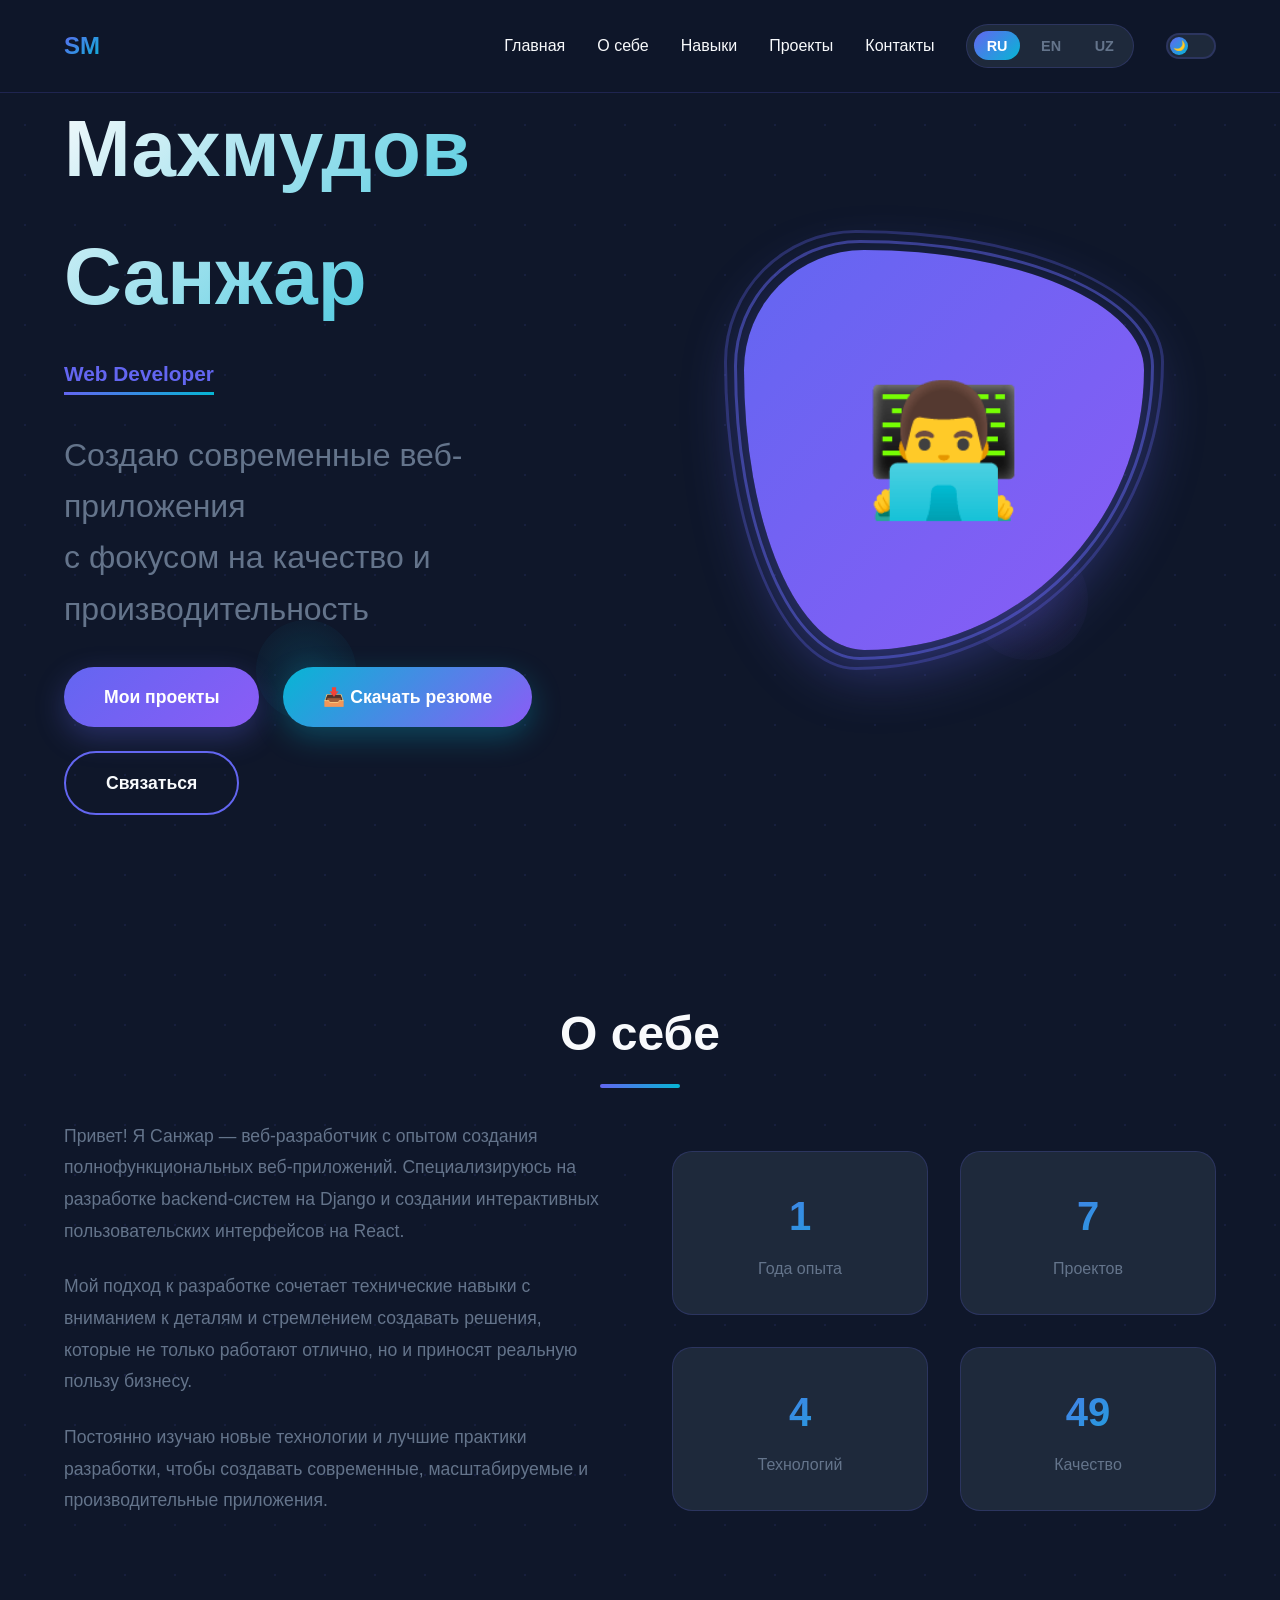
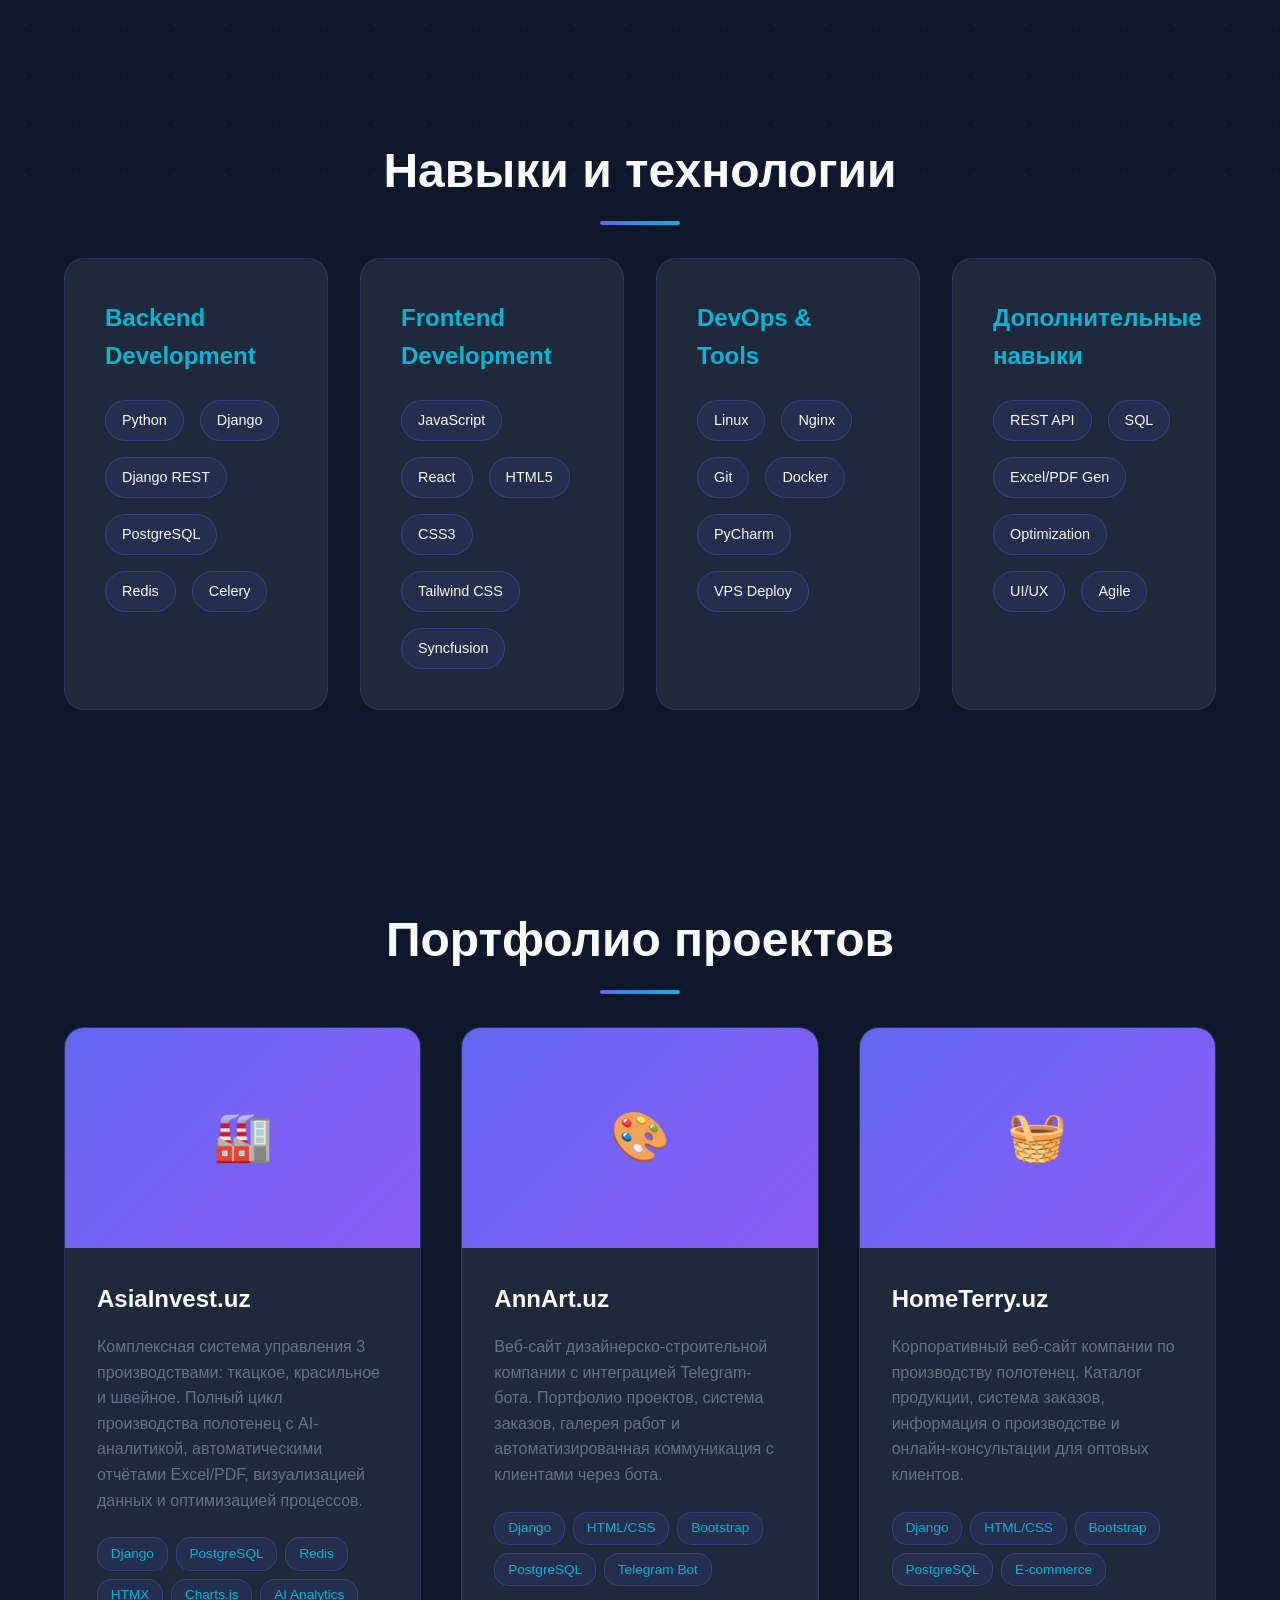
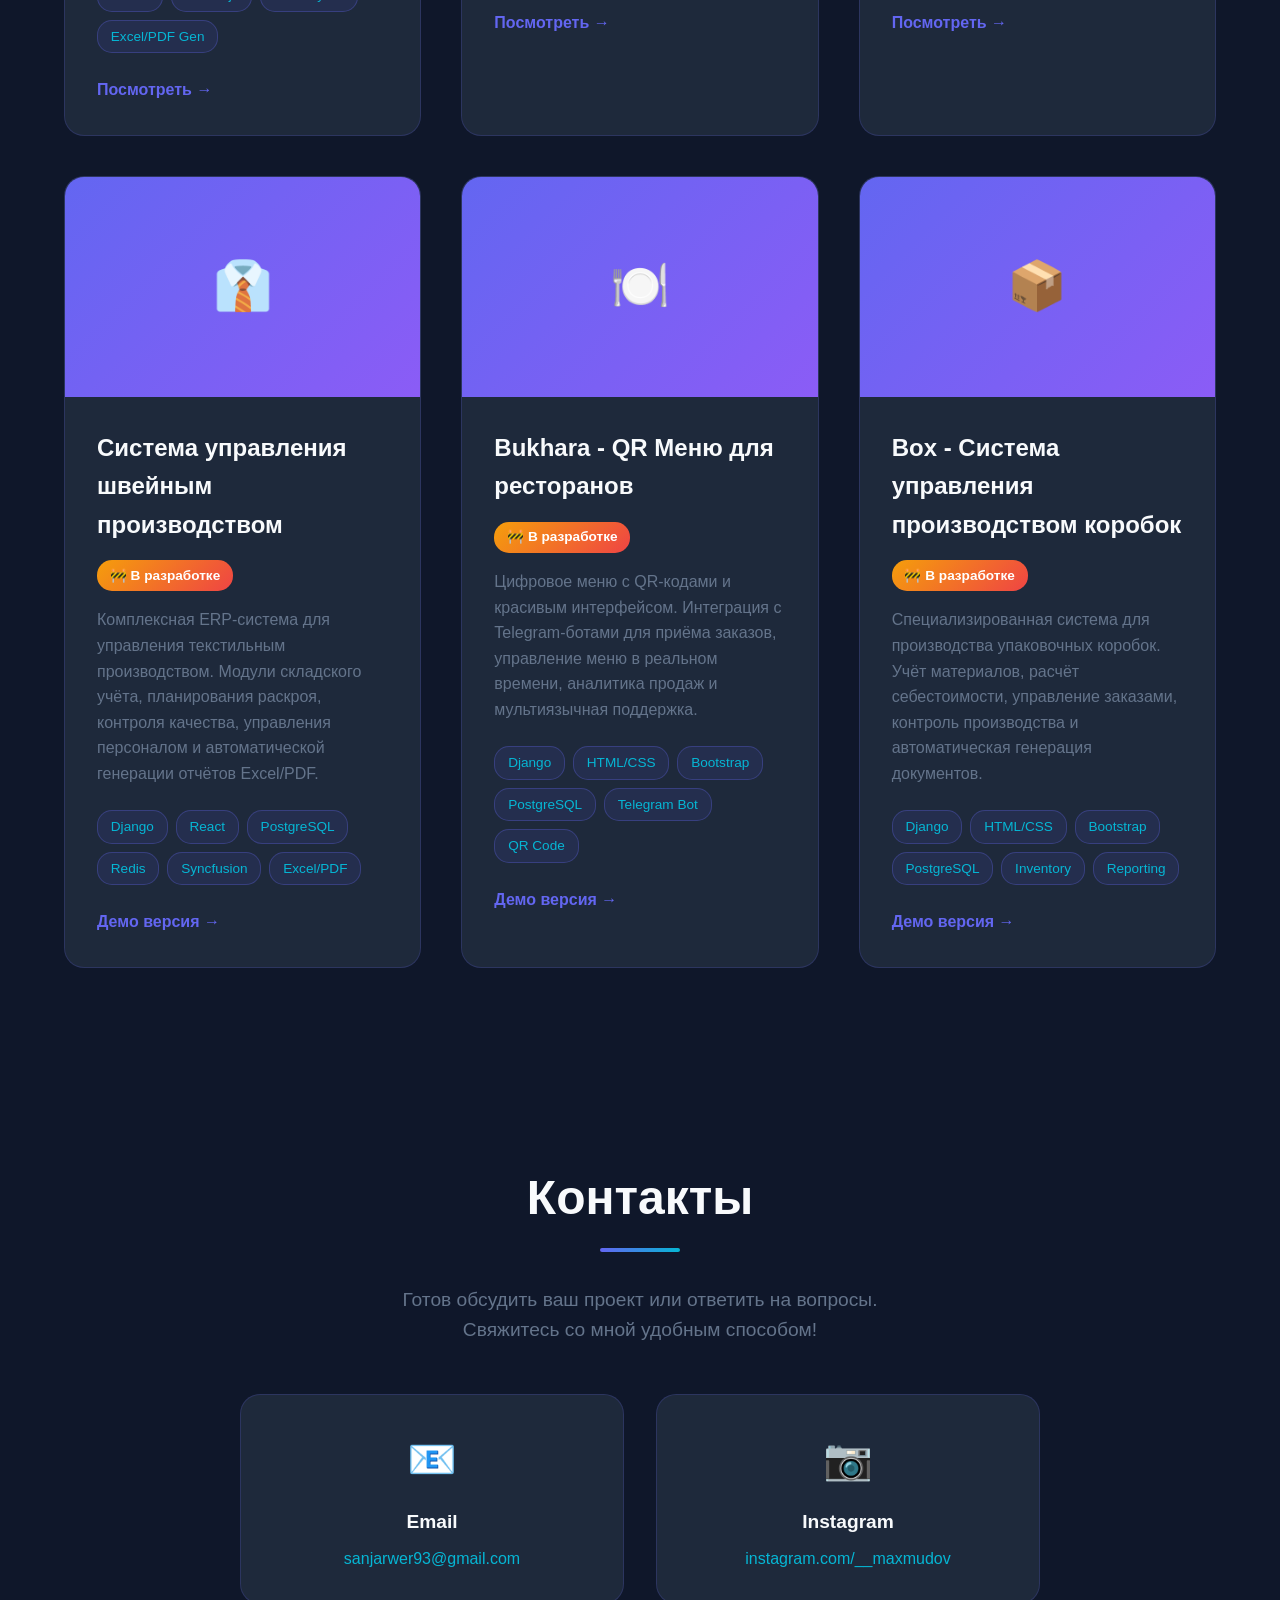
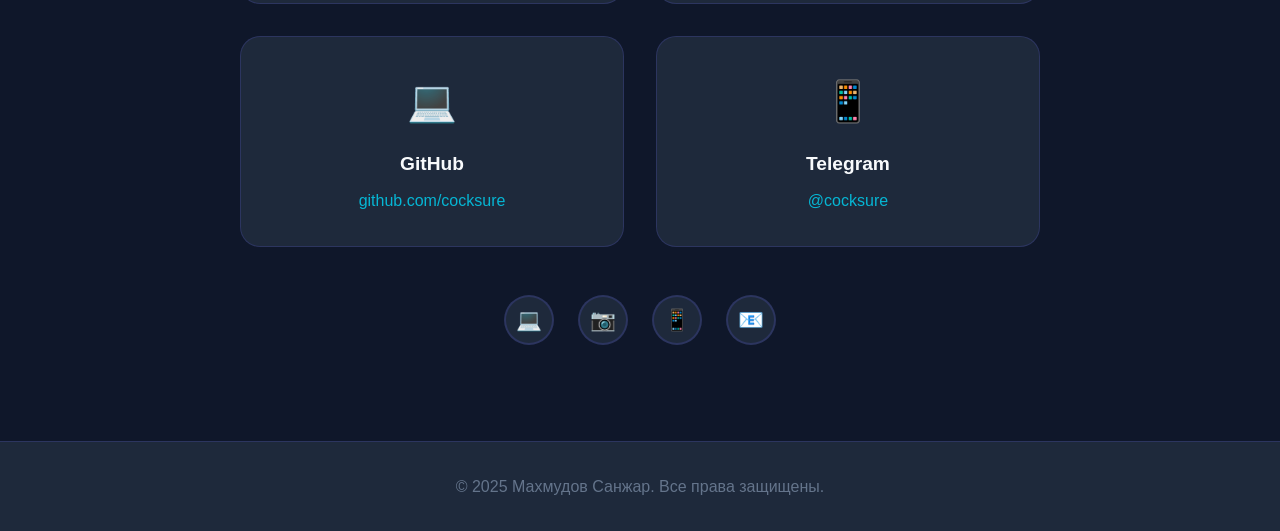
==== index.html @ 63169370 "Initial commit: Add portfolio files" ====
<!DOCTYPE html>
<html lang="ru">
  <head>
    <meta charset="UTF-8" />
    <meta name="viewport" content="width=device-width, initial-scale=1.0" />
    <title>Махмудов Санжар — Web Developer</title>
    <link rel="stylesheet" href="style.css" />
  </head>
  <body data-theme="dark" data-current-lang="ru">
    <div class="bg-animation"></div>
    <div class="particle"></div>
    <div class="particle"></div>
    <div class="particle"></div>

    <!-- Navigation -->
    <nav id="navbar">
      <div class="nav-container">
        <div class="logo">SM</div>
        <ul class="nav-links" id="navLinks">
          <li>
            <a href="#home" data-lang="ru">Главная</a
            ><a href="#home" data-lang="en">Home</a
            ><a href="#home" data-lang="uz">Bosh sahifa</a>
          </li>
          <li>
            <a href="#about" data-lang="ru">О себе</a
            ><a href="#about" data-lang="en">About</a
            ><a href="#about" data-lang="uz">Men haqimda</a>
          </li>
          <li>
            <a href="#skills" data-lang="ru">Навыки</a
            ><a href="#skills" data-lang="en">Skills</a
            ><a href="#skills" data-lang="uz">Ko'nikmalar</a>
          </li>
          <li>
            <a href="#projects" data-lang="ru">Проекты</a
            ><a href="#projects" data-lang="en">Projects</a
            ><a href="#projects" data-lang="uz">Loyihalar</a>
          </li>
          <li>
            <a href="#contact" data-lang="ru">Контакты</a
            ><a href="#contact" data-lang="en">Contact</a
            ><a href="#contact" data-lang="uz">Aloqa</a>
          </li>
          <li class="lang-switcher">
            <button class="lang-btn active" data-lang-btn="ru">RU</button>
            <button class="lang-btn" data-lang-btn="en">EN</button>
            <button class="lang-btn" data-lang-btn="uz">UZ</button>
          </li>
          <li>
            <div class="theme-toggle" id="themeToggle">
              <div class="theme-toggle-slider">🌙</div>
            </div>
          </li>
        </ul>
        <div class="mobile-menu-btn" id="mobileMenuBtn">
          <span></span>
          <span></span>
          <span></span>
        </div>
      </div>
    </nav>

    <!-- Hero Section -->
    <section class="hero" id="home">
      <div class="hero-content">
        <div class="hero-text">
          <h1 data-lang="ru">Махмудов Санжар</h1>
          <h1 data-lang="en">Makhmudov Sanjar</h1>
          <h1 data-lang="uz">Mahmudov Sanjar</h1>

          <p class="profession">Web Developer</p>

          <p class="subtitle" data-lang="ru">
            Создаю современные веб-приложения<br />с фокусом на качество и
            производительность
          </p>
          <p class="subtitle" data-lang="en">
            Building modern web applications<br />with focus on quality and
            performance
          </p>
          <p class="subtitle" data-lang="uz">
            Zamonaviy veb-ilovalarni yarataman<br />sifat va unumdorlikka
            e'tibor bilan
          </p>

          <div class="cta-buttons">
            <a href="#projects" class="btn btn-primary">
              <span data-lang="ru">Мои проекты</span>
              <span data-lang="en">My Projects</span>
              <span data-lang="uz">Mening loyihalarim</span>
            </a>
            <a href="#" class="btn btn-download" id="downloadResume">
              <span data-lang="ru">📥 Скачать резюме</span>
              <span data-lang="en">📥 Download Resume</span>
              <span data-lang="uz">📥 Rezyumeni yuklab olish</span>
            </a>
            <a href="#contact" class="btn btn-secondary">
              <span data-lang="ru">Связаться</span>
              <span data-lang="en">Contact</span>
              <span data-lang="uz">Bog'lanish</span>
            </a>
          </div>
        </div>
        <div class="hero-image">
          <div class="profile-container">
            <div class="profile-decoration"></div>
            <div class="profile-decoration"></div>
            <div class="profile-image">
              👨‍💻
              <!-- Если хотите добавить фото, раскомментируйте строку ниже и замените src -->
              <!-- <img src="your-photo.jpg" alt="Санжар Махмудов"> -->
            </div>
          </div>
        </div>
      </div>
    </section>

    <!-- About Section -->
    <section id="about" class="fade-in">
      <h2 class="section-title" data-lang="ru">О себе</h2>
      <h2 class="section-title" data-lang="en">About Me</h2>
      <h2 class="section-title" data-lang="uz">Men haqimda</h2>

      <div class="about-content">
        <div class="about-text">
          <div data-lang="ru">
            <p>
              Привет! Я Санжар — веб-разработчик с опытом создания
              полнофункциональных веб-приложений. Специализируюсь на разработке
              backend-систем на Django и создании интерактивных пользовательских
              интерфейсов на React.
            </p>
            <p>
              Мой подход к разработке сочетает технические навыки с вниманием к
              деталям и стремлением создавать решения, которые не только
              работают отлично, но и приносят реальную пользу бизнесу.
            </p>
            <p>
              Постоянно изучаю новые технологии и лучшие практики разработки,
              чтобы создавать современные, масштабируемые и производительные
              приложения.
            </p>
          </div>
          <div data-lang="en">
            <p>
              Hello! I'm Sanjar — a web developer with experience in building
              full-featured web applications. I specialize in developing backend
              systems with Django and creating interactive user interfaces with
              React.
            </p>
            <p>
              My approach to development combines technical skills with
              attention to detail and a commitment to creating solutions that
              not only work great, but also bring real business value.
            </p>
            <p>
              I'm constantly learning new technologies and best development
              practices to create modern, scalable and high-performance
              applications.
            </p>
          </div>
          <div data-lang="uz">
            <p>
              Salom! Men Sanjar — to'liq funksional veb-ilovalarni yaratish
              tajribasiga ega veb-dasturchiman. Django'da backend tizimlarini
              ishlab chiqish va React'da interaktiv foydalanuvchi interfeyslari
              yaratishga ixtisoslashganman.
            </p>
            <p>
              Mening ishlab chiqish yondashuvim texnik ko'nikmalarni
              tafsilotlarga e'tibor va nafaqat ajoyib ishlaydigan, balki
              biznesga haqiqiy foyda keltiradigan yechimlarni yaratishga
              intilish bilan birlashtiradi.
            </p>
            <p>
              Zamonaviy, masshtablanadigan va yuqori samarali ilovalarni
              yaratish uchun doimiy ravishda yangi texnologiyalar va eng yaxshi
              ishlab chiqish amaliyotlarini o'rganyapman.
            </p>
          </div>
        </div>
        <div class="about-stats">
          <div class="stat-card">
            <div class="stat-number">3+</div>
            <div class="stat-label" data-lang="ru">Года опыта</div>
            <div class="stat-label" data-lang="en">Years Experience</div>
            <div class="stat-label" data-lang="uz">Yillik tajriba</div>
          </div>
          <div class="stat-card">
            <div class="stat-number">15+</div>
            <div class="stat-label" data-lang="ru">Проектов</div>
            <div class="stat-label" data-lang="en">Projects</div>
            <div class="stat-label" data-lang="uz">Loyihalar</div>
          </div>
          <div class="stat-card">
            <div class="stat-number">10+</div>
            <div class="stat-label" data-lang="ru">Технологий</div>
            <div class="stat-label" data-lang="en">Technologies</div>
            <div class="stat-label" data-lang="uz">Texnologiyalar</div>
          </div>
          <div class="stat-card">
            <div class="stat-number">100%</div>
            <div class="stat-label" data-lang="ru">Качество</div>
            <div class="stat-label" data-lang="en">Quality</div>
            <div class="stat-label" data-lang="uz">Sifat</div>
          </div>
        </div>
      </div>
    </section>

    <!-- Skills Section -->
    <section id="skills" class="fade-in">
      <h2 class="section-title" data-lang="ru">Навыки и технологии</h2>
      <h2 class="section-title" data-lang="en">Skills & Technologies</h2>
      <h2 class="section-title" data-lang="uz">
        Ko'nikmalar va texnologiyalar
      </h2>

      <div class="skills-grid">
        <div class="skill-category">
          <h3>Backend Development</h3>
          <div class="skill-list">
            <span class="skill-tag">Python</span>
            <span class="skill-tag">Django</span>
            <span class="skill-tag">Django REST</span>
            <span class="skill-tag">PostgreSQL</span>
            <span class="skill-tag">Redis</span>
            <span class="skill-tag">Celery</span>
          </div>
        </div>
        <div class="skill-category">
          <h3>Frontend Development</h3>
          <div class="skill-list">
            <span class="skill-tag">JavaScript</span>
            <span class="skill-tag">React</span>
            <span class="skill-tag">HTML5</span>
            <span class="skill-tag">CSS3</span>
            <span class="skill-tag">Tailwind CSS</span>
            <span class="skill-tag">Syncfusion</span>
          </div>
        </div>
        <div class="skill-category">
          <h3>DevOps & Tools</h3>
          <div class="skill-list">
            <span class="skill-tag">Linux</span>
            <span class="skill-tag">Nginx</span>
            <span class="skill-tag">Git</span>
            <span class="skill-tag">Docker</span>
            <span class="skill-tag">PyCharm</span>
            <span class="skill-tag">VPS Deploy</span>
          </div>
        </div>
        <div class="skill-category">
          <h3 data-lang="ru">Дополнительные навыки</h3>
          <h3 data-lang="en">Additional Skills</h3>
          <h3 data-lang="uz">Qo'shimcha ko'nikmalar</h3>
          <div class="skill-list">
            <span class="skill-tag">REST API</span>
            <span class="skill-tag">SQL</span>
            <span class="skill-tag">Excel/PDF Gen</span>
            <span class="skill-tag">Optimization</span>
            <span class="skill-tag">UI/UX</span>
            <span class="skill-tag">Agile</span>
          </div>
        </div>
      </div>
    </section>

    <!-- Projects Section -->
    <section id="projects" class="fade-in">
      <h2 class="section-title" data-lang="ru">Портфолио проектов</h2>
      <h2 class="section-title" data-lang="en">Project Portfolio</h2>
      <h2 class="section-title" data-lang="uz">Loyihalar portfeli</h2>

      <div class="projects-grid">
        <!-- AsiaInvest.uz -->
        <div class="project-card">
          <div class="project-image">🏭</div>
          <div class="project-content">
            <h3>AsiaInvest.uz</h3>

            <p data-lang="ru">
              Комплексная система управления 3 производствами: ткацкое,
              красильное и швейное. Полный цикл производства полотенец с
              AI-аналитикой, автоматическими отчётами Excel/PDF, визуализацией
              данных и оптимизацией процессов.
            </p>
            <p data-lang="en">
              Comprehensive management system for 3 productions: weaving, dyeing
              and sewing. Full cycle towel production with AI analytics,
              automatic Excel/PDF reports, data visualization and process
              optimization.
            </p>
            <p data-lang="uz">
              3 ta ishlab chiqarishni boshqarish uchun kompleks tizim: to'quv,
              bo'yoq va tikuv. AI tahlil, avtomatik Excel/PDF hisobotlar,
              ma'lumotlarni vizuallashtirish va jarayonlarni optimallashtirish
              bilan sochiqlar ishlab chiqarishning to'liq tsikli.
            </p>

            <div class="project-tags">
              <span class="project-tag">Django</span>
              <span class="project-tag">PostgreSQL</span>
              <span class="project-tag">Redis</span>
              <span class="project-tag">HTMX</span>
              <span class="project-tag">Charts.js</span>
              <span class="project-tag">AI Analytics</span>
              <span class="project-tag">Excel/PDF Gen</span>
            </div>
            <div class="project-links">
              <a
                href="https://asiainvest.uz"
                target="_blank"
                class="project-link"
              >
                <span data-lang="ru">Посмотреть →</span>
                <span data-lang="en">View Project →</span>
                <span data-lang="uz">Ko'rish →</span>
              </a>
            </div>
          </div>
        </div>

        <!-- AnnArt.uz -->
        <div class="project-card">
          <div class="project-image">🎨</div>
          <div class="project-content">
            <h3>AnnArt.uz</h3>

            <p data-lang="ru">
              Веб-сайт дизайнерско-строительной компании с интеграцией
              Telegram-бота. Портфолио проектов, система заказов, галерея работ
              и автоматизированная коммуникация с клиентами через бота.
            </p>
            <p data-lang="en">
              Website for design and construction company with Telegram bot
              integration. Project portfolio, order system, work gallery and
              automated client communication via bot.
            </p>
            <p data-lang="uz">
              Telegram bot integratsiyasi bilan dizayn va qurilish kompaniyasi
              veb-sayti. Loyihalar portfeli, buyurtma tizimi, ishlar galereyasi
              va bot orqali mijozlar bilan avtomatlashtirilgan aloqa.
            </p>

            <div class="project-tags">
              <span class="project-tag">Django</span>
              <span class="project-tag">HTML/CSS</span>
              <span class="project-tag">Bootstrap</span>
              <span class="project-tag">PostgreSQL</span>
              <span class="project-tag">Telegram Bot</span>
            </div>
            <div class="project-links">
              <a href="https://annart.uz" target="_blank" class="project-link">
                <span data-lang="ru">Посмотреть →</span>
                <span data-lang="en">View Project →</span>
                <span data-lang="uz">Ko'rish →</span>
              </a>
            </div>
          </div>
        </div>

        <!-- HomeTerry.uz -->
        <div class="project-card">
          <div class="project-image">🧺</div>
          <div class="project-content">
            <h3>HomeTerry.uz</h3>

            <p data-lang="ru">
              Корпоративный веб-сайт компании по производству полотенец. Каталог
              продукции, система заказов, информация о производстве и
              онлайн-консультации для оптовых клиентов.
            </p>
            <p data-lang="en">
              Corporate website for towel manufacturing company. Product
              catalog, order system, production information and online
              consultations for wholesale customers.
            </p>
            <p data-lang="uz">
              Sochiq ishlab chiqaruvchi kompaniyaning korporativ veb-sayti.
              Mahsulot katalogi, buyurtma tizimi, ishlab chiqarish haqida
              ma'lumot va ulgurji mijozlar uchun onlayn konsultatsiyalar.
            </p>

            <div class="project-tags">
              <span class="project-tag">Django</span>
              <span class="project-tag">HTML/CSS</span>
              <span class="project-tag">Bootstrap</span>
              <span class="project-tag">PostgreSQL</span>
              <span class="project-tag">E-commerce</span>
            </div>
            <div class="project-links">
              <a
                href="https://hometerry.uz"
                target="_blank"
                class="project-link"
              >
                <span data-lang="ru">Посмотреть →</span>
                <span data-lang="en">View Project →</span>
                <span data-lang="uz">Ko'rish →</span>
              </a>
            </div>
          </div>
        </div>

        <!-- Sewing Project (В разработке) -->
        <div class="project-card">
          <div class="project-image">👔</div>
          <div class="project-content">
            <h3 data-lang="ru">Система управления швейным производством</h3>
            <h3 data-lang="en">Sewing Production Management System</h3>
            <h3 data-lang="uz">
              Tikuvchilik ishlab chiqarishini boshqarish tizimi
            </h3>

            <div
              style="
                display: inline-block;
                background: linear-gradient(135deg, #f59e0b, #ef4444);
                color: white;
                padding: 0.3rem 0.8rem;
                border-radius: 15px;
                font-size: 0.85rem;
                font-weight: 600;
                margin-bottom: 1rem;
              "
            >
              <span data-lang="ru">🚧 В разработке</span>
              <span data-lang="en">🚧 In Development</span>
              <span data-lang="uz">🚧 Ishlab chiqilmoqda</span>
            </div>

            <p data-lang="ru">
              Комплексная ERP-система для управления текстильным производством.
              Модули складского учёта, планирования раскроя, контроля качества,
              управления персоналом и автоматической генерации отчётов
              Excel/PDF.
            </p>
            <p data-lang="en">
              Comprehensive ERP system for textile production management.
              Warehouse accounting, cutting planning, quality control, personnel
              management and automatic Excel/PDF report generation modules.
            </p>
            <p data-lang="uz">
              To'qimachilik ishlab chiqarishini boshqarish uchun kompleks ERP
              tizimi. Ombor hisobi, kesishni rejalashtirish, sifat nazorati,
              xodimlarni boshqarish va avtomatik Excel/PDF hisobotlar yaratish
              modullari.
            </p>

            <div class="project-tags">
              <span class="project-tag">Django</span>
              <span class="project-tag">React</span>
              <span class="project-tag">PostgreSQL</span>
              <span class="project-tag">Redis</span>
              <span class="project-tag">Syncfusion</span>
              <span class="project-tag">Excel/PDF</span>
            </div>
            <div class="project-links">
              <a
                href="https://sewing.pythonanywhere.com"
                target="_blank"
                class="project-link"
              >
                <span data-lang="ru">Демо версия →</span>
                <span data-lang="en">Demo Version →</span>
                <span data-lang="uz">Demo versiya →</span>
              </a>
            </div>
          </div>
        </div>

        <!-- Bukhara QR Menu (В разработке) -->
        <div class="project-card">
          <div class="project-image">🍽️</div>
          <div class="project-content">
            <h3 data-lang="ru">Bukhara - QR Меню для ресторанов</h3>
            <h3 data-lang="en">Bukhara - QR Menu for Restaurants</h3>
            <h3 data-lang="uz">Buxoro - Restoranlar uchun QR menyu</h3>

            <div
              style="
                display: inline-block;
                background: linear-gradient(135deg, #f59e0b, #ef4444);
                color: white;
                padding: 0.3rem 0.8rem;
                border-radius: 15px;
                font-size: 0.85rem;
                font-weight: 600;
                margin-bottom: 1rem;
              "
            >
              <span data-lang="ru">🚧 В разработке</span>
              <span data-lang="en">🚧 In Development</span>
              <span data-lang="uz">🚧 Ishlab chiqilmoqda</span>
            </div>

            <p data-lang="ru">
              Цифровое меню с QR-кодами и красивым интерфейсом. Интеграция с
              Telegram-ботами для приёма заказов, управление меню в реальном
              времени, аналитика продаж и мультиязычная поддержка.
            </p>
            <p data-lang="en">
              Digital menu with QR codes and beautiful interface. Telegram bot
              integration for order taking, real-time menu management, sales
              analytics and multilingual support.
            </p>
            <p data-lang="uz">
              QR kodlar va chiroyli interfeys bilan raqamli menyu. Buyurtmalarni
              qabul qilish uchun Telegram bot integratsiyasi, real vaqtda
              menyuni boshqarish, savdo tahlili va ko'p tilli
              qo'llab-quvvatlash.
            </p>

            <div class="project-tags">
              <span class="project-tag">Django</span>
              <span class="project-tag">HTML/CSS</span>
              <span class="project-tag">Bootstrap</span>
              <span class="project-tag">PostgreSQL</span>
              <span class="project-tag">Telegram Bot</span>
              <span class="project-tag">QR Code</span>
            </div>
            <div class="project-links">
              <a
                href="https://buxoro.pythonanywhere.com"
                target="_blank"
                class="project-link"
              >
                <span data-lang="ru">Демо версия →</span>
                <span data-lang="en">Demo Version →</span>
                <span data-lang="uz">Demo versiya →</span>
              </a>
            </div>
          </div>
        </div>

        <!-- Box Project (В разработке) -->
        <div class="project-card">
          <div class="project-image">📦</div>
          <div class="project-content">
            <h3 data-lang="ru">
              Box - Система управления производством коробок
            </h3>
            <h3 data-lang="en">Box - Box Manufacturing Management</h3>
            <h3 data-lang="uz">Box - Quti ishlab chiqarishni boshqarish</h3>

            <div
              style="
                display: inline-block;
                background: linear-gradient(135deg, #f59e0b, #ef4444);
                color: white;
                padding: 0.3rem 0.8rem;
                border-radius: 15px;
                font-size: 0.85rem;
                font-weight: 600;
                margin-bottom: 1rem;
              "
            >
              <span data-lang="ru">🚧 В разработке</span>
              <span data-lang="en">🚧 In Development</span>
              <span data-lang="uz">🚧 Ishlab chiqilmoqda</span>
            </div>

            <p data-lang="ru">
              Специализированная система для производства упаковочных коробок.
              Учёт материалов, расчёт себестоимости, управление заказами,
              контроль производства и автоматическая генерация документов.
            </p>
            <p data-lang="en">
              Specialized system for packaging box manufacturing. Material
              accounting, cost calculation, order management, production control
              and automatic document generation.
            </p>
            <p data-lang="uz">
              Qadoqlash qutilari ishlab chiqarish uchun maxsus tizim.
              Materiallar hisobi, tannarxni hisoblash, buyurtmalarni boshqarish,
              ishlab chiqarish nazorati va avtomatik hujjatlar yaratish.
            </p>

            <div class="project-tags">
              <span class="project-tag">Django</span>
              <span class="project-tag">HTML/CSS</span>
              <span class="project-tag">Bootstrap</span>
              <span class="project-tag">PostgreSQL</span>
              <span class="project-tag">Inventory</span>
              <span class="project-tag">Reporting</span>
            </div>
            <div class="project-links">
              <a
                href="https://box.pythonanywhere.com"
                target="_blank"
                class="project-link"
              >
                <span data-lang="ru">Демо версия →</span>
                <span data-lang="en">Demo Version →</span>
                <span data-lang="uz">Demo versiya →</span>
              </a>
            </div>
          </div>
        </div>
      </div>
    </section>

    <!-- Contact Section -->
    <section id="contact" class="fade-in">
      <h2 class="section-title" data-lang="ru">Контакты</h2>
      <h2 class="section-title" data-lang="en">Contact</h2>
      <h2 class="section-title" data-lang="uz">Aloqa</h2>

      <div class="contact-content">
        <p data-lang="ru">
          Готов обсудить ваш проект или ответить на вопросы.<br />Свяжитесь со
          мной удобным способом!
        </p>
        <p data-lang="en">
          Ready to discuss your project or answer questions.<br />Contact me in
          a convenient way!
        </p>
        <p data-lang="uz">
          Loyihangizni muhokama qilishga yoki savollarga javob berishga
          tayyorman.<br />Qulay usulda bog'laning!
        </p>

        <div class="contact-methods">
          <div class="contact-card">
            <div class="contact-icon">📧</div>
            <h3>Email</h3>
            <a href="mailto:sanjarwer93@gmail.com">sanjarwer93@gmail.com</a>
          </div>
          <div class="contact-card">
            <div class="contact-icon">📷</div>
            <h3>Instagram</h3>
            <a href="https://instagram.com/__maxmudov" target="_blank"
              >instagram.com/__maxmudov</a
            >
          </div>
          <div class="contact-card">
            <div class="contact-icon">💻</div>
            <h3>GitHub</h3>
            <a href="https://github.com/cocksure" target="_blank"
              >github.com/cocksure</a
            >
          </div>
          <div class="contact-card">
            <div class="contact-icon">📱</div>
            <h3>Telegram</h3>
            <a href="https://t.me/cocksure" target="_blank">@cocksure</a>
          </div>
        </div>

        <div class="social-links">
          <a
            href="https://github.com/cocksure"
            target="_blank"
            class="social-link"
            title="GitHub"
            >💻</a
          >
          <a
            href="https://instagram.com/__maxmudov"
            class="social-link"
            title="Instagram"
            >📷</a
          >
          <a href="https://t.me/cocksure" class="social-link" title="Telegram"
            >📱</a
          >
          <a href="#" class="social-link" target="_blank" title="Email">📧</a>
        </div>
      </div>
    </section>

    <!-- Footer -->
    <footer>
      <p data-lang="ru">&copy; 2025 Махмудов Санжар. Все права защищены.</p>
      <p data-lang="en">&copy; 2025 Makhmudov Sanjar. All rights reserved.</p>
      <p data-lang="uz">
        &copy; 2025 Mahmudov Sanjar. Barcha huquqlar himoyalangan.
      </p>
    </footer>

    <!-- Scroll to Top Button -->
    <div class="scroll-top" id="scrollTop">↑</div>

    <script src="main.js"></script>
  </body>
</html>
---- style.css ----
* {
  margin: 0;
  padding: 0;
  box-sizing: border-box;
}

:root {
  --primary: #6366f1;
  --primary-dark: #4f46e5;
  --secondary: #8b5cf6;
  --accent: #06b6d4;
  --dark: #0f172a;
  --dark-light: #1e293b;
  --gray: #64748b;
  --light: #f8fafc;
  --white: #ffffff;
  --bg-main: #0f172a;
  --bg-secondary: #1e293b;
  --text-primary: #f8fafc;
  --text-secondary: #64748b;
  --border-color: rgba(99, 102, 241, 0.2);
  --card-bg: #1e293b;
}

[data-theme="light"] {
  --bg-main: #ffffff;
  --bg-secondary: #f8fafc;
  --card-bg: #ffffff;
  --text-primary: #0f172a;
  --text-secondary: #475569;
  --border-color: rgba(99, 102, 241, 0.15);
  --dark: #0f172a;
  --dark-light: #ffffff;
}

body {
  font-family: "Inter", -apple-system, BlinkMacSystemFont, "Segoe UI",
    sans-serif;
  background: var(--bg-main);
  color: var(--text-primary);
  line-height: 1.6;
  overflow-x: hidden;
  transition: background 0.3s ease, color 0.3s ease;
}

/* Animated Background */
.bg-animation {
  position: fixed;
  top: 0;
  left: 0;
  width: 100%;
  height: 100%;
  z-index: -1;
  background: var(--bg-main);
  transition: background 0.3s ease;
}

.bg-animation::before {
  content: "";
  position: absolute;
  width: 200%;
  height: 200%;
  background: radial-gradient(
    circle,
    rgba(99, 102, 241, 0.1) 1px,
    transparent 1px
  );
  background-size: 50px 50px;
  animation: moveBackground 20s linear infinite;
  opacity: 1;
}

[data-theme="light"] .bg-animation::before {
  background: radial-gradient(
    circle,
    rgba(99, 102, 241, 0.08) 1px,
    transparent 1px
  );
}

/* Floating particles */
.particle {
  position: fixed;
  border-radius: 50%;
  pointer-events: none;
  z-index: 0;
  opacity: 0.6;
  animation: float 20s infinite;
}

.particle:nth-child(1) {
  width: 80px;
  height: 80px;
  background: radial-gradient(circle, rgba(99, 102, 241, 0.3), transparent);
  top: 20%;
  left: 10%;
  animation-delay: 0s;
}

.particle:nth-child(2) {
  width: 120px;
  height: 120px;
  background: radial-gradient(circle, rgba(139, 92, 246, 0.2), transparent);
  top: 60%;
  right: 15%;
  animation-delay: 5s;
}

.particle:nth-child(3) {
  width: 100px;
  height: 100px;
  background: radial-gradient(circle, rgba(6, 182, 212, 0.25), transparent);
  bottom: 20%;
  left: 20%;
  animation-delay: 10s;
}

@keyframes float {
  0%,
  100% {
    transform: translate(0, 0) scale(1);
  }
  25% {
    transform: translate(50px, -50px) scale(1.1);
  }
  50% {
    transform: translate(-30px, 30px) scale(0.9);
  }
  75% {
    transform: translate(40px, 20px) scale(1.05);
  }
}

@keyframes moveBackground {
  0% {
    transform: translate(0, 0);
  }
  100% {
    transform: translate(50px, 50px);
  }
}

/* Navigation */
nav {
  position: fixed;
  top: 0;
  width: 100%;
  padding: 1.5rem 5%;
  background: rgba(15, 23, 42, 0.95);
  backdrop-filter: blur(10px);
  z-index: 1000;
  transition: all 0.3s ease;
  border-bottom: 1px solid var(--border-color);
}

[data-theme="light"] nav {
  background: rgba(255, 255, 255, 0.95);
}

nav.scrolled {
  padding: 1rem 5%;
  box-shadow: 0 4px 20px rgba(0, 0, 0, 0.1);
}

.nav-container {
  max-width: 1400px;
  margin: 0 auto;
  display: flex;
  justify-content: space-between;
  align-items: center;
}

.logo {
  font-size: 1.5rem;
  font-weight: 700;
  background: linear-gradient(135deg, var(--primary), var(--accent));
  -webkit-background-clip: text;
  -webkit-text-fill-color: transparent;
  background-clip: text;
  animation: pulse 2s ease-in-out infinite;
}

@keyframes pulse {
  0%,
  100% {
    opacity: 1;
  }
  50% {
    opacity: 0.8;
  }
}

.nav-links {
  display: flex;
  gap: 2rem;
  list-style: none;
  align-items: center;
}

.nav-links a {
  color: var(--text-primary);
  text-decoration: none;
  font-weight: 500;
  position: relative;
  transition: color 0.3s ease;
}

.nav-links a::after {
  content: "";
  position: absolute;
  bottom: -5px;
  left: 0;
  width: 0;
  height: 2px;
  background: linear-gradient(90deg, var(--primary), var(--accent));
  transition: width 0.3s ease;
}

.nav-links a:hover {
  color: var(--accent);
}

.nav-links a:hover::after {
  width: 100%;
}

/* Language Switcher */
.lang-switcher {
  display: flex;
  gap: 0.5rem;
  align-items: center;
  background: var(--card-bg);
  padding: 0.4rem;
  border-radius: 25px;
  border: 1px solid var(--border-color);
}

.lang-btn {
  padding: 0.4rem 0.8rem;
  background: transparent;
  border: none;
  color: var(--text-secondary);
  cursor: pointer;
  border-radius: 20px;
  font-weight: 600;
  font-size: 0.9rem;
  transition: all 0.3s ease;
}

.lang-btn.active {
  background: linear-gradient(135deg, var(--primary), var(--accent));
  color: white;
}

.lang-btn:hover:not(.active) {
  color: var(--primary);
}

/* Theme Toggle */
.theme-toggle {
  width: 50px;
  height: 26px;
  background: var(--card-bg);
  border: 2px solid var(--border-color);
  border-radius: 50px;
  position: relative;
  cursor: pointer;
  transition: all 0.3s ease;
}

.theme-toggle:hover {
  border-color: var(--primary);
}

.theme-toggle-slider {
  position: absolute;
  top: 2px;
  left: 2px;
  width: 18px;
  height: 18px;
  background: linear-gradient(135deg, var(--primary), var(--accent));
  border-radius: 50%;
  transition: transform 0.3s ease;
  display: flex;
  align-items: center;
  justify-content: center;
  font-size: 10px;
}

[data-theme="light"] .theme-toggle-slider {
  transform: translateX(24px);
}

/* Mobile Menu */
.mobile-menu-btn {
  display: none;
  flex-direction: column;
  gap: 5px;
  cursor: pointer;
  padding: 5px;
}

.mobile-menu-btn span {
  width: 25px;
  height: 3px;
  background: var(--text-primary);
  transition: all 0.3s ease;
}

/* Hero Section - Fixed z-index */
.hero {
  min-height: 100vh;
  display: flex;
  align-items: center;
  padding: 0 5%;
  position: relative;
  z-index: 1;
}

.hero-content {
  max-width: 1400px;
  margin: 0 auto;
  width: 100%;
  display: grid;
  grid-template-columns: 1fr 1fr;
  gap: 4rem;
  align-items: center;
}

.hero-text {
  position: relative;
  z-index: 2;
}

.hero-text h1 {
  font-size: clamp(2.5rem, 8vw, 5rem);
  font-weight: 800;
  margin-bottom: 1rem;
  background: linear-gradient(135deg, var(--text-primary), var(--accent));
  -webkit-background-clip: text;
  -webkit-text-fill-color: transparent;
  background-clip: text;
  animation: fadeInUp 1s ease;
}

.hero-text .subtitle {
  font-size: clamp(1.2rem, 3vw, 2rem);
  color: var(--text-secondary);
  margin-bottom: 2rem;
  animation: fadeInUp 1s ease 0.2s backwards;
}

.hero-text .profession {
  font-size: clamp(1rem, 2vw, 1.3rem);
  color: var(--primary);
  font-weight: 600;
  margin-bottom: 2.5rem;
  animation: fadeInUp 1s ease 0.4s backwards;
  display: inline-block;
  position: relative;
}

.profession::after {
  content: "";
  position: absolute;
  bottom: -5px;
  left: 0;
  width: 100%;
  height: 3px;
  background: linear-gradient(90deg, var(--primary), var(--accent));
  animation: expandWidth 1s ease 0.6s backwards;
}

@keyframes expandWidth {
  from {
    width: 0;
  }
  to {
    width: 100%;
  }
}

.cta-buttons {
  display: flex;
  gap: 1.5rem;
  flex-wrap: wrap;
  animation: fadeInUp 1s ease 0.6s backwards;
}

.btn {
  padding: 1rem 2.5rem;
  font-size: 1.1rem;
  font-weight: 600;
  border: none;
  border-radius: 50px;
  cursor: pointer;
  transition: all 0.3s ease;
  text-decoration: none;
  display: inline-flex;
  align-items: center;
  gap: 0.5rem;
  position: relative;
  overflow: hidden;
  z-index: 1;
}

.btn::before {
  content: "";
  position: absolute;
  top: 50%;
  left: 50%;
  width: 0;
  height: 0;
  border-radius: 50%;
  background: rgba(255, 255, 255, 0.2);
  transform: translate(-50%, -50%);
  transition: width 0.6s ease, height 0.6s ease;
  z-index: -1;
}

.btn:hover::before {
  width: 300px;
  height: 300px;
}

.btn span {
  position: relative;
  z-index: 1;
}

.btn-primary {
  background: linear-gradient(135deg, var(--primary), var(--secondary));
  color: var(--white);
  box-shadow: 0 10px 30px rgba(99, 102, 241, 0.3);
}

.btn-primary:hover {
  transform: translateY(-3px);
  box-shadow: 0 15px 40px rgba(99, 102, 241, 0.4);
}

.btn-secondary {
  background: transparent;
  color: var(--text-primary);
  border: 2px solid var(--primary);
}

.btn-secondary:hover {
  background: var(--primary);
  color: white;
  transform: translateY(-3px);
}

.btn-download {
  background: linear-gradient(135deg, var(--accent), var(--secondary));
  color: var(--white);
  box-shadow: 0 10px 30px rgba(6, 182, 212, 0.3);
}

.btn-download:hover {
  transform: translateY(-3px);
  box-shadow: 0 15px 40px rgba(6, 182, 212, 0.4);
}

@keyframes fadeInUp {
  from {
    opacity: 0;
    transform: translateY(30px);
  }
  to {
    opacity: 1;
    transform: translateY(0);
  }
}

/* Hero Image */
.hero-image {
  display: flex;
  justify-content: center;
  align-items: center;
  animation: fadeInRight 1s ease 0.4s backwards;
  position: relative;
  z-index: 2;
}

@keyframes fadeInRight {
  from {
    opacity: 0;
    transform: translateX(50px);
  }
  to {
    opacity: 1;
    transform: translateX(0);
  }
}

.profile-container {
  position: relative;
  width: 400px;
  height: 400px;
}

.profile-image {
  width: 100%;
  height: 100%;
  border-radius: 30% 70% 70% 30% / 30% 30% 70% 70%;
  background: linear-gradient(135deg, var(--primary), var(--secondary));
  display: flex;
  align-items: center;
  justify-content: center;
  font-size: 8rem;
  animation: morphing 8s ease-in-out infinite;
  position: relative;
  overflow: hidden;
  box-shadow: 0 20px 60px rgba(99, 102, 241, 0.4);
}

.profile-image img {
  width: 100%;
  height: 100%;
  object-fit: cover;
}

@keyframes morphing {
  0%,
  100% {
    border-radius: 30% 70% 70% 30% / 30% 30% 70% 70%;
  }
  25% {
    border-radius: 58% 42% 75% 25% / 76% 46% 54% 24%;
  }
  50% {
    border-radius: 50% 50% 33% 67% / 55% 27% 73% 45%;
  }
  75% {
    border-radius: 33% 67% 58% 42% / 63% 68% 32% 37%;
  }
}

.profile-decoration {
  position: absolute;
  border: 3px solid var(--primary);
  border-radius: 30% 70% 70% 30% / 30% 30% 70% 70%;
  animation: rotateDecoration 10s linear infinite;
}

.profile-decoration:nth-child(1) {
  width: 420px;
  height: 420px;
  top: -10px;
  left: -10px;
  opacity: 0.5;
}

.profile-decoration:nth-child(2) {
  width: 440px;
  height: 440px;
  top: -20px;
  left: -20px;
  opacity: 0.3;
  animation-delay: -5s;
}

@keyframes rotateDecoration {
  0%,
  100% {
    transform: rotate(0deg);
    border-radius: 30% 70% 70% 30% / 30% 30% 70% 70%;
  }
  50% {
    transform: rotate(180deg);
    border-radius: 70% 30% 30% 70% / 70% 70% 30% 30%;
  }
}

/* Section Styles */
section {
  padding: 6rem 5%;
  max-width: 1400px;
  margin: 0 auto;
  position: relative;
  z-index: 2;
}

.section-title {
  font-size: clamp(2rem, 5vw, 3rem);
  font-weight: 700;
  margin-bottom: 3rem;
  text-align: center;
  position: relative;
  color: var(--text-primary);
}

.section-title::after {
  content: "";
  position: absolute;
  bottom: -15px;
  left: 50%;
  transform: translateX(-50%);
  width: 80px;
  height: 4px;
  background: linear-gradient(90deg, var(--primary), var(--accent));
  border-radius: 2px;
}

/* About Section */
.about-content {
  display: grid;
  grid-template-columns: 1fr 1fr;
  gap: 4rem;
  align-items: center;
}

.about-text {
  font-size: 1.1rem;
  line-height: 1.8;
  color: var(--text-secondary);
}

.about-text p {
  margin-bottom: 1.5rem;
  animation: fadeIn 0.6s ease;
}

@keyframes fadeIn {
  from {
    opacity: 0;
  }
  to {
    opacity: 1;
  }
}

.about-stats {
  display: grid;
  grid-template-columns: repeat(2, 1fr);
  gap: 2rem;
}

.stat-card {
  background: var(--card-bg);
  padding: 2rem;
  border-radius: 20px;
  text-align: center;
  border: 1px solid var(--border-color);
  transition: all 0.3s ease;
  position: relative;
  overflow: hidden;
}

.stat-card::before {
  content: "";
  position: absolute;
  top: -50%;
  left: -50%;
  width: 200%;
  height: 200%;
  background: radial-gradient(circle, rgba(99, 102, 241, 0.1), transparent);
  opacity: 0;
  transition: opacity 0.3s ease;
}

.stat-card:hover::before {
  opacity: 1;
  animation: rotate 3s linear infinite;
}

@keyframes rotate {
  0% {
    transform: rotate(0deg);
  }
  100% {
    transform: rotate(360deg);
  }
}

.stat-card:hover {
  transform: translateY(-5px) scale(1.02);
  border-color: var(--primary);
  box-shadow: 0 10px 30px rgba(99, 102, 241, 0.2);
}

.stat-number {
  font-size: 2.5rem;
  font-weight: 700;
  background: linear-gradient(135deg, var(--primary), var(--accent));
  -webkit-background-clip: text;
  -webkit-text-fill-color: transparent;
  background-clip: text;
  position: relative;
  z-index: 1;
}

.stat-label {
  color: var(--text-secondary);
  font-size: 1rem;
  margin-top: 0.5rem;
  position: relative;
  z-index: 1;
}

/* Skills Section */
.skills-grid {
  display: grid;
  grid-template-columns: repeat(auto-fit, minmax(250px, 1fr));
  gap: 2rem;
  margin-top: 3rem;
}

.skill-category {
  background: var(--card-bg);
  padding: 2.5rem;
  border-radius: 20px;
  border: 1px solid var(--border-color);
  transition: all 0.3s ease;
  position: relative;
  overflow: hidden;
}

.skill-category::before {
  content: "";
  position: absolute;
  top: 0;
  left: -100%;
  width: 100%;
  height: 100%;
  background: linear-gradient(
    90deg,
    transparent,
    rgba(99, 102, 241, 0.1),
    transparent
  );
  transition: left 0.5s ease;
}

.skill-category:hover::before {
  left: 100%;
}

.skill-category:hover {
  transform: translateY(-10px);
  border-color: var(--primary);
  box-shadow: 0 15px 40px rgba(99, 102, 241, 0.3);
}

.skill-category h3 {
  font-size: 1.5rem;
  margin-bottom: 1.5rem;
  color: var(--accent);
  position: relative;
  z-index: 1;
}

.skill-list {
  display: flex;
  flex-wrap: wrap;
  gap: 1rem;
  position: relative;
  z-index: 1;
}

.skill-tag {
  background: rgba(99, 102, 241, 0.1);
  color: var(--text-primary);
  padding: 0.5rem 1rem;
  border-radius: 25px;
  font-size: 0.9rem;
  border: 1px solid rgba(99, 102, 241, 0.3);
  transition: all 0.3s ease;
  cursor: pointer;
}

.skill-tag:hover {
  background: var(--primary);
  color: white;
  transform: scale(1.05) translateY(-2px);
  box-shadow: 0 5px 15px rgba(99, 102, 241, 0.4);
}

/* Projects Section */
.projects-grid {
  display: grid;
  grid-template-columns: repeat(auto-fit, minmax(350px, 1fr));
  gap: 2.5rem;
  margin-top: 3rem;
}

.project-card {
  background: var(--card-bg);
  border-radius: 20px;
  overflow: hidden;
  border: 1px solid var(--border-color);
  transition: all 0.3s ease;
  cursor: pointer;
  position: relative;
}

.project-card::before {
  content: "";
  position: absolute;
  top: 0;
  left: 0;
  right: 0;
  bottom: 0;
  background: linear-gradient(
    135deg,
    rgba(99, 102, 241, 0.1),
    rgba(139, 92, 246, 0.1)
  );
  opacity: 0;
  transition: opacity 0.3s ease;
  z-index: 0;
}

.project-card:hover::before {
  opacity: 1;
}

.project-card:hover {
  transform: translateY(-10px);
  box-shadow: 0 20px 50px rgba(99, 102, 241, 0.3);
  border-color: var(--primary);
}

.project-image {
  height: 220px;
  background: linear-gradient(135deg, var(--primary), var(--secondary));
  display: flex;
  align-items: center;
  justify-content: center;
  font-size: 3rem;
  position: relative;
  overflow: hidden;
  transition: transform 0.3s ease;
}

.project-image::after {
  content: "";
  position: absolute;
  top: 0;
  left: 0;
  width: 100%;
  height: 100%;
  background: rgba(0, 0, 0, 0.3);
  opacity: 0;
  transition: opacity 0.3s ease;
}

.project-card:hover .project-image::after {
  opacity: 1;
}

.project-card:hover .project-image {
  transform: scale(1.1);
}

.project-content {
  padding: 2rem;
  position: relative;
  z-index: 1;
}

.project-content h3 {
  font-size: 1.5rem;
  margin-bottom: 1rem;
  color: var(--text-primary);
}

.project-content p {
  color: var(--text-secondary);
  margin-bottom: 1.5rem;
  line-height: 1.6;
}

.project-tags {
  display: flex;
  flex-wrap: wrap;
  gap: 0.5rem;
  margin-bottom: 1.5rem;
}

.project-tag {
  background: rgba(99, 102, 241, 0.1);
  color: var(--accent);
  padding: 0.3rem 0.8rem;
  border-radius: 15px;
  font-size: 0.85rem;
  border: 1px solid rgba(99, 102, 241, 0.3);
  transition: all 0.3s ease;
}

.project-tag:hover {
  background: var(--primary);
  color: white;
  transform: scale(1.05);
}

.project-links {
  display: flex;
  gap: 1rem;
}

.project-link {
  color: var(--primary);
  text-decoration: none;
  font-weight: 600;
  display: flex;
  align-items: center;
  gap: 0.5rem;
  transition: all 0.3s ease;
}

.project-link:hover {
  color: var(--accent);
  transform: translateX(5px);
}

/* Contact Section */
.contact-content {
  max-width: 800px;
  margin: 0 auto;
  text-align: center;
}

.contact-content > p {
  font-size: 1.2rem;
  color: var(--text-secondary);
  margin-bottom: 3rem;
}

.contact-methods {
  display: grid;
  grid-template-columns: repeat(auto-fit, minmax(250px, 1fr));
  gap: 2rem;
  margin-bottom: 3rem;
}

.contact-card {
  background: var(--card-bg);
  padding: 2rem;
  border-radius: 20px;
  border: 1px solid var(--border-color);
  transition: all 0.3s ease;
  position: relative;
  overflow: hidden;
}

.contact-card::before {
  content: "";
  position: absolute;
  top: 50%;
  left: 50%;
  width: 0;
  height: 0;
  background: radial-gradient(circle, rgba(99, 102, 241, 0.1), transparent);
  transform: translate(-50%, -50%);
  transition: width 0.5s ease, height 0.5s ease;
  border-radius: 50%;
}

.contact-card:hover::before {
  width: 300px;
  height: 300px;
}

.contact-card:hover {
  transform: translateY(-5px) rotate(2deg);
  border-color: var(--primary);
  box-shadow: 0 10px 30px rgba(99, 102, 241, 0.2);
}

.contact-icon {
  font-size: 2.5rem;
  margin-bottom: 1rem;
  position: relative;
  z-index: 1;
  display: inline-block;
  animation: bounce 2s ease-in-out infinite;
}

@keyframes bounce {
  0%,
  100% {
    transform: translateY(0);
  }
  50% {
    transform: translateY(-10px);
  }
}

.contact-card h3 {
  font-size: 1.2rem;
  margin-bottom: 0.5rem;
  color: var(--text-primary);
  position: relative;
  z-index: 1;
}

.contact-card a {
  color: var(--accent);
  text-decoration: none;
  word-break: break-all;
  position: relative;
  z-index: 1;
  transition: all 0.3s ease;
}

.contact-card a:hover {
  text-decoration: underline;
  color: var(--primary);
}

.social-links {
  display: flex;
  justify-content: center;
  gap: 1.5rem;
}

.social-link {
  width: 50px;
  height: 50px;
  background: var(--card-bg);
  border: 2px solid var(--border-color);
  border-radius: 50%;
  display: flex;
  align-items: center;
  justify-content: center;
  color: var(--text-primary);
  text-decoration: none;
  font-size: 1.3rem;
  transition: all 0.3s ease;
  position: relative;
  overflow: hidden;
}

.social-link::before {
  content: "";
  position: absolute;
  top: 50%;
  left: 50%;
  width: 0;
  height: 0;
  background: linear-gradient(135deg, var(--primary), var(--accent));
  transform: translate(-50%, -50%);
  transition: width 0.3s ease, height 0.3s ease;
  border-radius: 50%;
  z-index: -1;
}

.social-link:hover::before {
  width: 100%;
  height: 100%;
}

.social-link:hover {
  color: white;
  border-color: var(--primary);
  transform: translateY(-5px) rotate(360deg);
}

/* Footer */
footer {
  background: var(--card-bg);
  padding: 2rem 5%;
  text-align: center;
  border-top: 1px solid var(--border-color);
  position: relative;
  z-index: 2;
}

footer p {
  color: var(--text-secondary);
}

/* Scroll to Top Button */
.scroll-top {
  position: fixed;
  bottom: 2rem;
  right: 2rem;
  width: 50px;
  height: 50px;
  background: linear-gradient(135deg, var(--primary), var(--secondary));
  border-radius: 50%;
  display: flex;
  align-items: center;
  justify-content: center;
  color: var(--white);
  cursor: pointer;
  opacity: 0;
  visibility: hidden;
  transition: all 0.3s ease;
  z-index: 999;
  box-shadow: 0 5px 20px rgba(99, 102, 241, 0.4);
}

.scroll-top.visible {
  opacity: 1;
  visibility: visible;
}

.scroll-top:hover {
  transform: translateY(-5px) scale(1.1);
}

/* Language content visibility */
[data-lang]:not([data-lang="ru"]) {
  display: none;
}
body[data-current-lang="en"] [data-lang="en"] {
  display: block;
}
body[data-current-lang="en"] [data-lang="ru"] {
  display: none;
}
body[data-current-lang="uz"] [data-lang="uz"] {
  display: block;
}
body[data-current-lang="uz"] [data-lang="ru"] {
  display: none;
}

/* Responsive */
@media (max-width: 968px) {
  .nav-links {
    position: fixed;
    top: 0;
    right: -100%;
    height: 100vh;
    width: 70%;
    max-width: 300px;
    background: var(--card-bg);
    flex-direction: column;
    padding: 5rem 2rem;
    gap: 1.5rem;
    transition: right 0.3s ease;
    box-shadow: -5px 0 20px rgba(0, 0, 0, 0.5);
  }

  .nav-links.active {
    right: 0;
  }

  .mobile-menu-btn {
    display: flex;
    z-index: 1001;
  }

  .mobile-menu-btn.active span:nth-child(1) {
    transform: rotate(45deg) translate(8px, 8px);
  }

  .mobile-menu-btn.active span:nth-child(2) {
    opacity: 0;
  }

  .mobile-menu-btn.active span:nth-child(3) {
    transform: rotate(-45deg) translate(7px, -7px);
  }

  .hero-content {
    grid-template-columns: 1fr;
    gap: 3rem;
  }

  .hero-image {
    order: -1;
  }

  .profile-container {
    width: 300px;
    height: 300px;
  }

  .profile-decoration:nth-child(1) {
    width: 320px;
    height: 320px;
  }

  .profile-decoration:nth-child(2) {
    width: 340px;
    height: 340px;
  }

  .about-content {
    grid-template-columns: 1fr;
    gap: 2rem;
  }

  .projects-grid {
    grid-template-columns: 1fr;
  }

  .cta-buttons {
    flex-direction: column;
  }

  .btn {
    text-align: center;
    justify-content: center;
  }
}

@media (max-width: 640px) {
  .about-stats {
    grid-template-columns: 1fr;
  }

  .skills-grid {
    grid-template-columns: 1fr;
  }

  .contact-methods {
    grid-template-columns: 1fr;
  }

  .lang-switcher {
    gap: 0.3rem;
  }

  .lang-btn {
    padding: 0.3rem 0.6rem;
    font-size: 0.8rem;
  }
}

/* Animations */
.fade-in {
  opacity: 0;
  transform: translateY(30px);
  transition: all 0.6s ease;
}

.fade-in.visible {
  opacity: 1;
  transform: translateY(0);
}
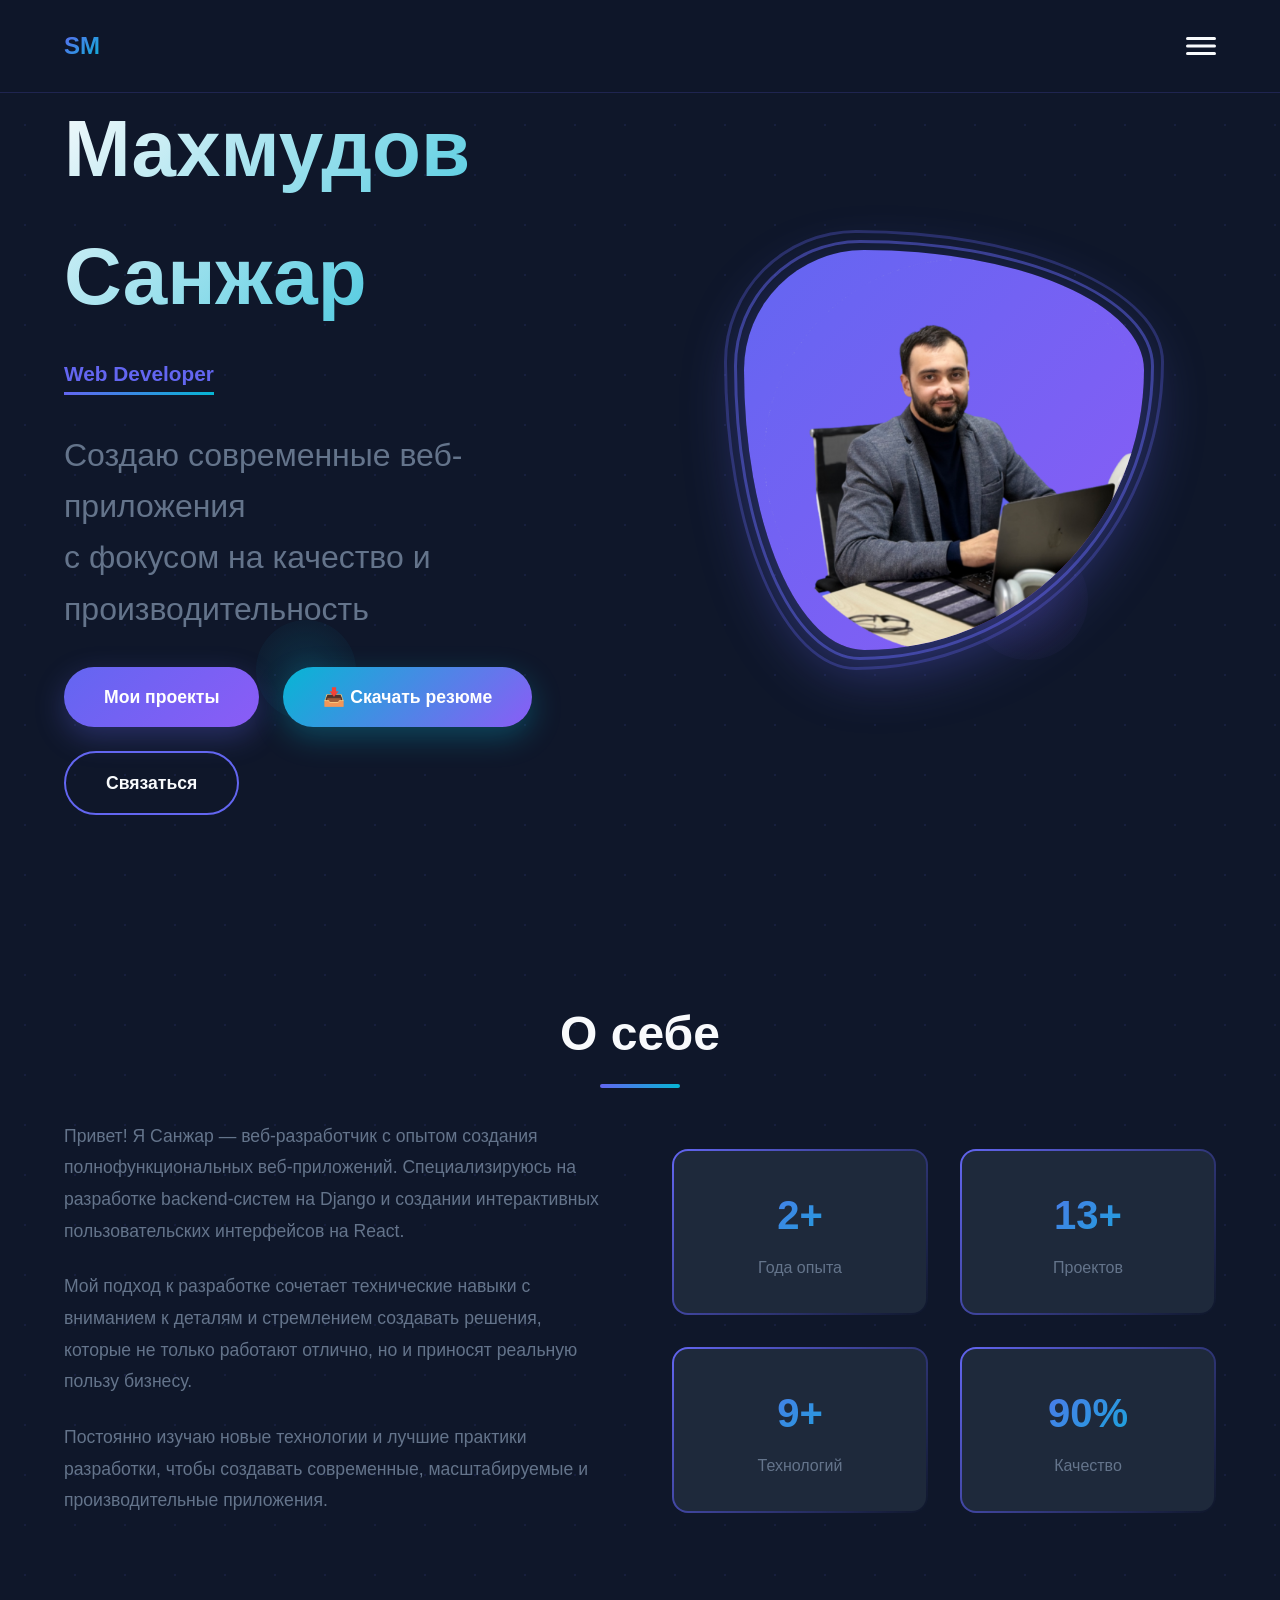
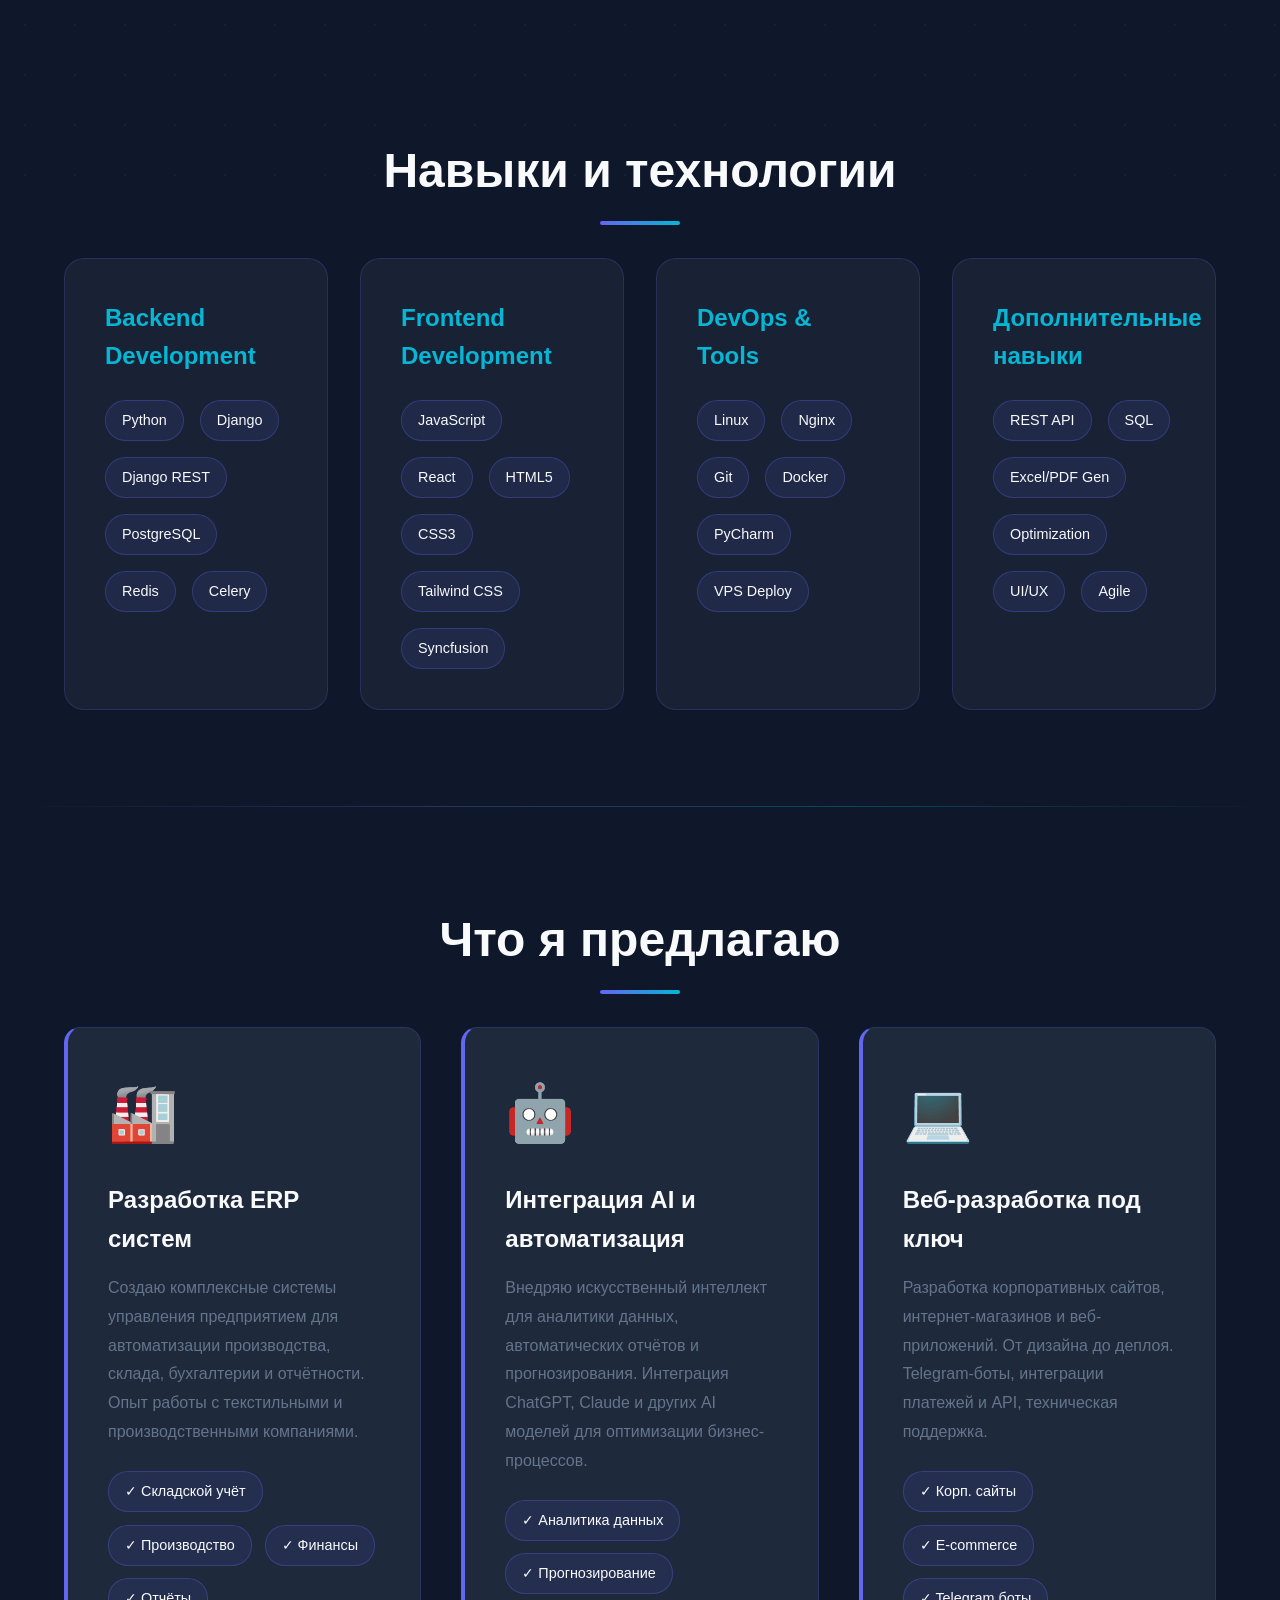
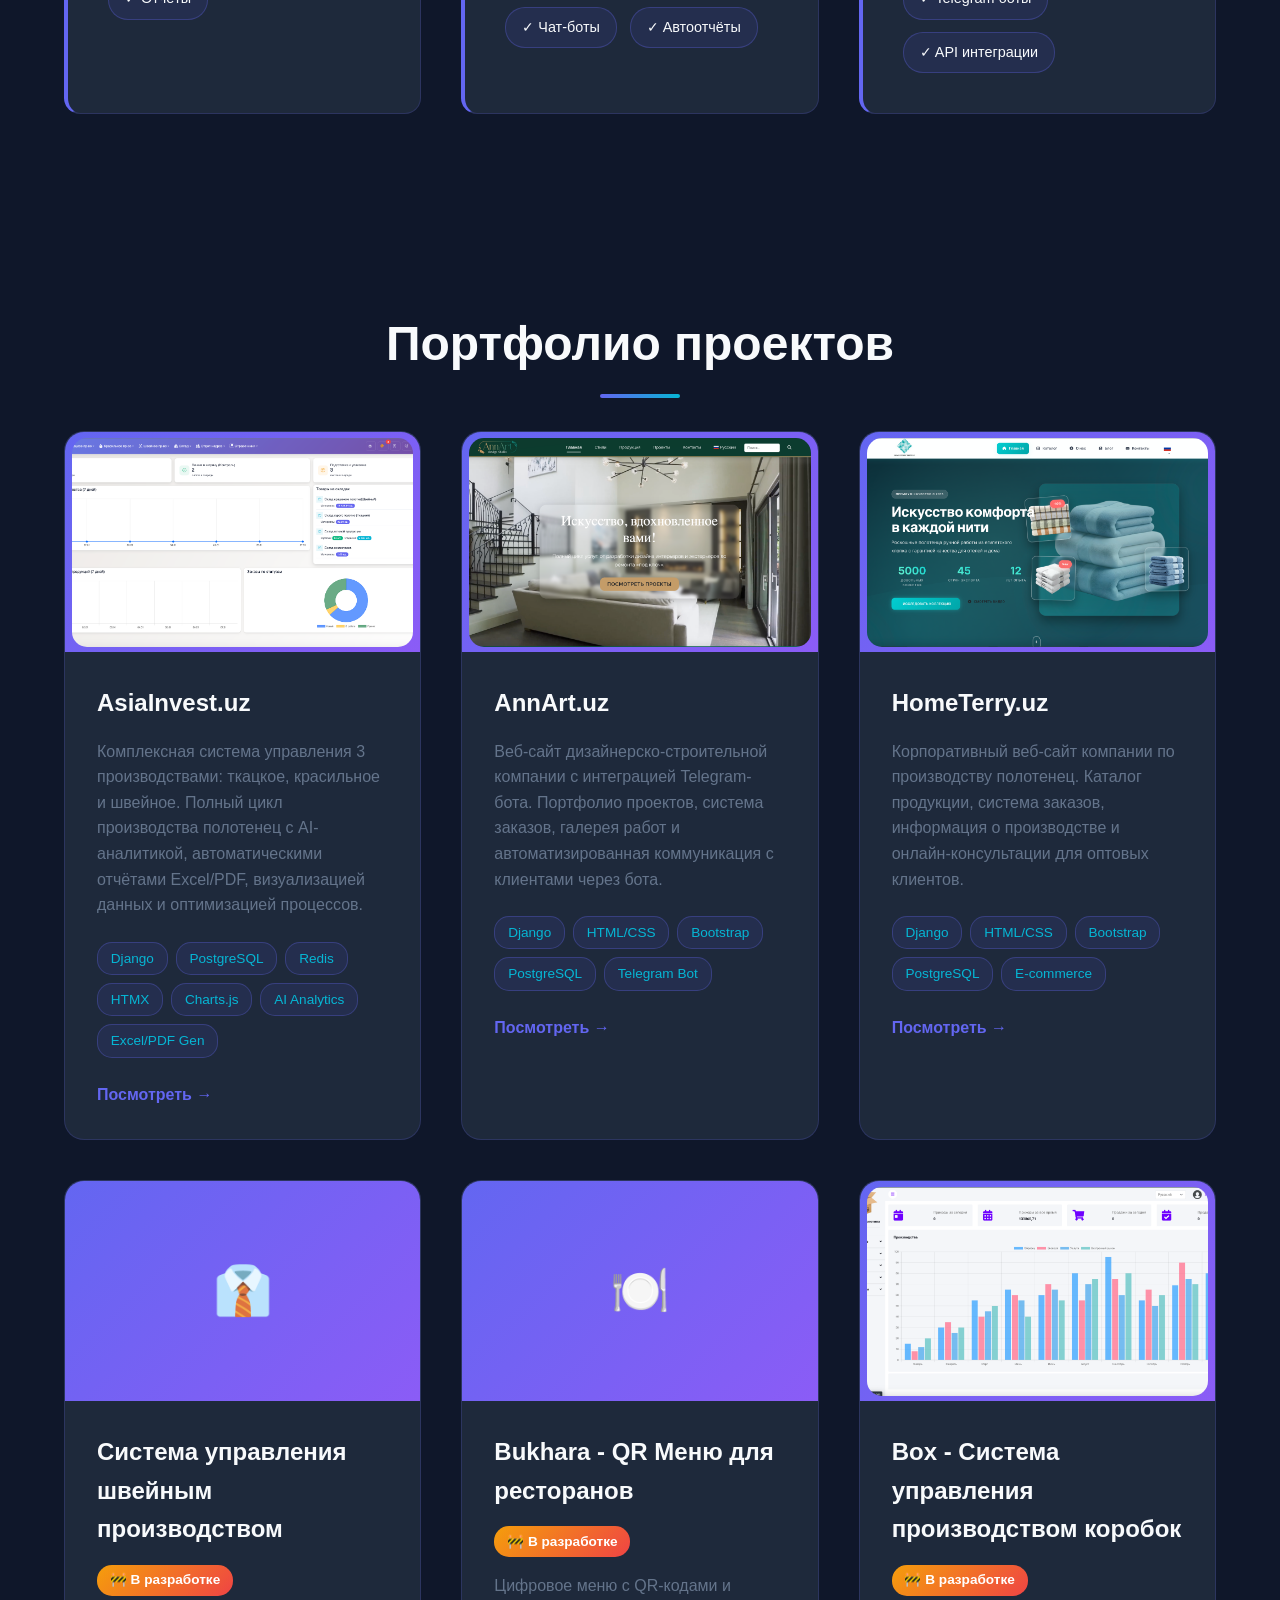
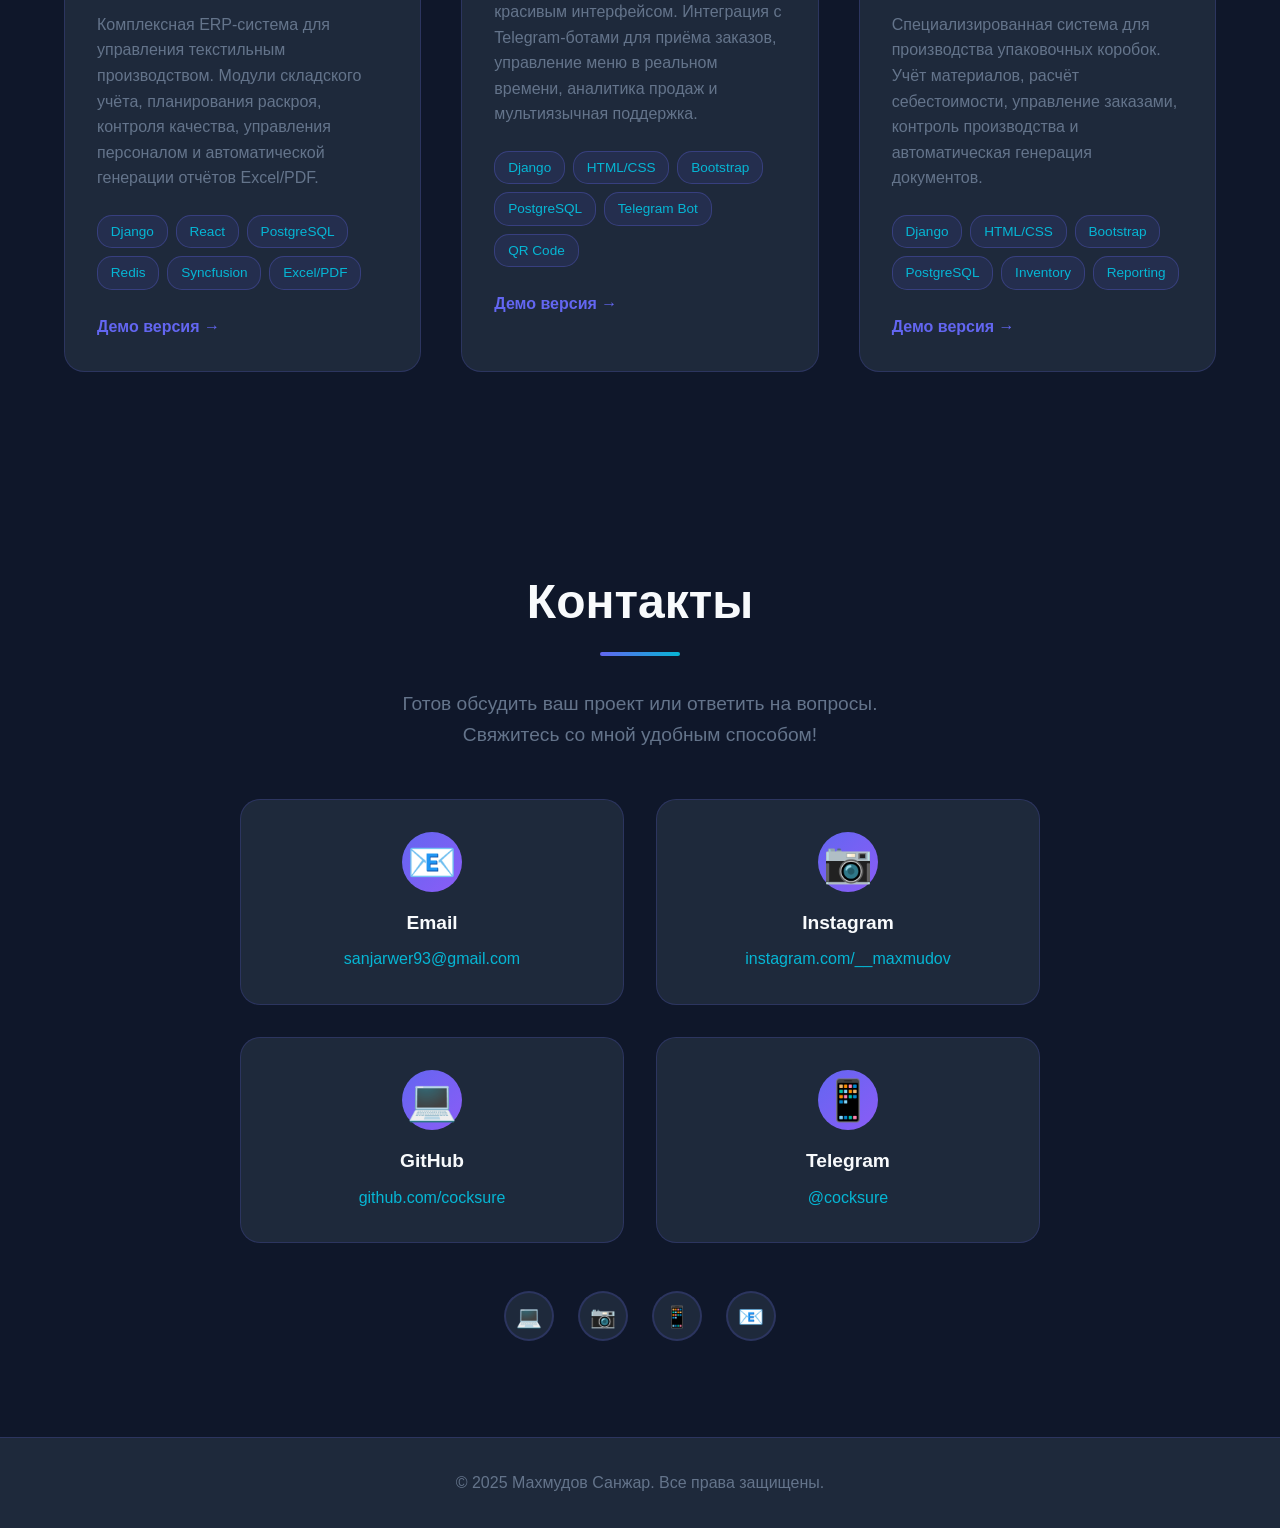
==== commit 936c3f19: "upgraded" ====
--- a/index.html
+++ b/index.html
@@ -33,6 +33,11 @@
             ><a href="#skills" data-lang="uz">Ko'nikmalar</a>
           </li>
           <li>
+            <a href="#services" data-lang="ru">Услуги</a
+            ><a href="#services" data-lang="en">Services</a
+            ><a href="#services" data-lang="uz">Xizmatlar</a>
+          </li>
+          <li>
             <a href="#projects" data-lang="ru">Проекты</a
             ><a href="#projects" data-lang="en">Projects</a
             ><a href="#projects" data-lang="uz">Loyihalar</a>
@@ -107,9 +112,8 @@
             <div class="profile-decoration"></div>
             <div class="profile-decoration"></div>
             <div class="profile-image">
-              👨‍💻
               <!-- Если хотите добавить фото, раскомментируйте строку ниже и замените src -->
-              <!-- <img src="your-photo.jpg" alt="Санжар Махмудов"> -->
+              <img src="images/avatar.png" alt="Санжар Махмудов" />
             </div>
           </div>
         </div>
@@ -267,6 +271,146 @@
       </div>
     </section>
 
+    <!-- Services Section -->
+    <section id="services" class="fade-in">
+      <h2 class="section-title" data-lang="ru">Что я предлагаю</h2>
+      <h2 class="section-title" data-lang="en">What I Offer</h2>
+      <h2 class="section-title" data-lang="uz">Nima taklif qilaman</h2>
+
+      <div class="services-grid">
+        <!-- ERP Systems -->
+        <div class="service-card">
+          <div class="service-icon">🏭</div>
+          <h3 data-lang="ru">Разработка ERP систем</h3>
+          <h3 data-lang="en">ERP System Development</h3>
+          <h3 data-lang="uz">ERP tizimlarini ishlab chiqish</h3>
+
+          <p data-lang="ru">
+            Создаю комплексные системы управления предприятием для автоматизации
+            производства, склада, бухгалтерии и отчётности. Опыт работы с
+            текстильными и производственными компаниями.
+          </p>
+          <p data-lang="en">
+            I create comprehensive enterprise management systems for automation
+            of production, warehouse, accounting and reporting. Experience with
+            textile and manufacturing companies.
+          </p>
+          <p data-lang="uz">
+            Ishlab chiqarish, ombor, buxgalteriya va hisobotni avtomatlashtirish
+            uchun keng qamrovli korxonani boshqarish tizimlarini yarataman.
+            To'qimachilik va ishlab chiqarish kompaniyalari bilan tajriba.
+          </p>
+
+          <div class="service-features">
+            <span class="feature-tag" data-lang="ru">✓ Складской учёт</span>
+            <span class="feature-tag" data-lang="en"
+              >✓ Inventory Management</span
+            >
+            <span class="feature-tag" data-lang="uz">✓ Ombor hisobi</span>
+
+            <span class="feature-tag" data-lang="ru">✓ Производство</span>
+            <span class="feature-tag" data-lang="en">✓ Production</span>
+            <span class="feature-tag" data-lang="uz">✓ Ishlab chiqarish</span>
+
+            <span class="feature-tag" data-lang="ru">✓ Финансы</span>
+            <span class="feature-tag" data-lang="en">✓ Finance</span>
+            <span class="feature-tag" data-lang="uz">✓ Moliya</span>
+
+            <span class="feature-tag" data-lang="ru">✓ Отчёты</span>
+            <span class="feature-tag" data-lang="en">✓ Reports</span>
+            <span class="feature-tag" data-lang="uz">✓ Hisobotlar</span>
+          </div>
+        </div>
+
+        <!-- AI Integration -->
+        <div class="service-card">
+          <div class="service-icon">🤖</div>
+          <h3 data-lang="ru">Интеграция AI и автоматизация</h3>
+          <h3 data-lang="en">AI Integration & Automation</h3>
+          <h3 data-lang="uz">AI integratsiyasi va avtomatlashtirish</h3>
+
+          <p data-lang="ru">
+            Внедряю искусственный интеллект для аналитики данных, автоматических
+            отчётов и прогнозирования. Интеграция ChatGPT, Claude и других AI
+            моделей для оптимизации бизнес-процессов.
+          </p>
+          <p data-lang="en">
+            I implement artificial intelligence for data analytics, automatic
+            reports and forecasting. Integration of ChatGPT, Claude and other AI
+            models for business process optimization.
+          </p>
+          <p data-lang="uz">
+            Ma'lumotlarni tahlil qilish, avtomatik hisobotlar va prognozlash
+            uchun sun'iy intellektni joriy qilaman. Biznes jarayonlarini
+            optimallashtirish uchun ChatGPT, Claude va boshqa AI modellarini
+            integratsiya qilish.
+          </p>
+
+          <div class="service-features">
+            <span class="feature-tag" data-lang="ru">✓ Аналитика данных</span>
+            <span class="feature-tag" data-lang="en">✓ Data Analytics</span>
+            <span class="feature-tag" data-lang="uz"
+              >✓ Ma'lumotlar tahlili</span
+            >
+
+            <span class="feature-tag" data-lang="ru">✓ Прогнозирование</span>
+            <span class="feature-tag" data-lang="en">✓ Forecasting</span>
+            <span class="feature-tag" data-lang="uz">✓ Prognozlash</span>
+
+            <span class="feature-tag" data-lang="ru">✓ Чат-боты</span>
+            <span class="feature-tag" data-lang="en">✓ Chatbots</span>
+            <span class="feature-tag" data-lang="uz">✓ Chat-botlar</span>
+
+            <span class="feature-tag" data-lang="ru">✓ Автоотчёты</span>
+            <span class="feature-tag" data-lang="en">✓ Auto Reports</span>
+            <span class="feature-tag" data-lang="uz">✓ Avto-hisobotlar</span>
+          </div>
+        </div>
+
+        <!-- Web Development -->
+        <div class="service-card">
+          <div class="service-icon">💻</div>
+          <h3 data-lang="ru">Веб-разработка под ключ</h3>
+          <h3 data-lang="en">Turnkey Web Development</h3>
+          <h3 data-lang="uz">Tayyor veb-ishlab chiqish</h3>
+
+          <p data-lang="ru">
+            Разработка корпоративных сайтов, интернет-магазинов и
+            веб-приложений. От дизайна до деплоя. Telegram-боты, интеграции
+            платежей и API, техническая поддержка.
+          </p>
+          <p data-lang="en">
+            Development of corporate websites, online stores and web
+            applications. From design to deployment. Telegram bots, payment and
+            API integrations, technical support.
+          </p>
+          <p data-lang="uz">
+            Korporativ veb-saytlar, onlayn do'konlar va veb-ilovalarni ishlab
+            chiqish. Dizayndan joylashtirish gacha. Telegram botlar, to'lov va
+            API integratsiyalari, texnik yordam.
+          </p>
+
+          <div class="service-features">
+            <span class="feature-tag" data-lang="ru">✓ Корп. сайты</span>
+            <span class="feature-tag" data-lang="en">✓ Corp. Websites</span>
+            <span class="feature-tag" data-lang="uz">✓ Korp. saytlar</span>
+
+            <span class="feature-tag" data-lang="ru">✓ E-commerce</span>
+            <span class="feature-tag" data-lang="en">✓ E-commerce</span>
+            <span class="feature-tag" data-lang="uz">✓ E-commerce</span>
+
+            <span class="feature-tag" data-lang="ru">✓ Telegram боты</span>
+            <span class="feature-tag" data-lang="en">✓ Telegram Bots</span>
+            <span class="feature-tag" data-lang="uz">✓ Telegram botlar</span>
+
+            <span class="feature-tag" data-lang="ru">✓ API интеграции</span>
+            <span class="feature-tag" data-lang="en">✓ API Integration</span>
+            <span class="feature-tag" data-lang="uz">✓ API integratsiya</span>
+          </div>
+        </div>
+      </div>
+    </section>
+
     <!-- Projects Section -->
     <section id="projects" class="fade-in">
       <h2 class="section-title" data-lang="ru">Портфолио проектов</h2>
@@ -276,7 +420,10 @@
       <div class="projects-grid">
         <!-- AsiaInvest.uz -->
         <div class="project-card">
-          <div class="project-image">🏭</div>
+          <div class="project-image">
+            <!-- Вместо эмодзи настоящий скриншот -->
+            <img src="images/asiainvest.png" alt="AsiaInvest" />
+          </div>
           <div class="project-content">
             <h3>AsiaInvest.uz</h3>
 
@@ -324,7 +471,9 @@
 
         <!-- AnnArt.uz -->
         <div class="project-card">
-          <div class="project-image">🎨</div>
+          <div class="project-image">
+            <img src="images/annart.png" alt="AsiaInvest" />
+          </div>
           <div class="project-content">
             <h3>AnnArt.uz</h3>
 
@@ -363,7 +512,9 @@
 
         <!-- HomeTerry.uz -->
         <div class="project-card">
-          <div class="project-image">🧺</div>
+          <div class="project-image">
+            <img src="images/hometerry.png" alt="AsiaInvest" />
+          </div>
           <div class="project-content">
             <h3>HomeTerry.uz</h3>
 
@@ -537,7 +688,9 @@
 
         <!-- Box Project (В разработке) -->
         <div class="project-card">
-          <div class="project-image">📦</div>
+          <div class="project-image">
+            <img src="images/box.png" alt="AsiaInvest" />
+          </div>
           <div class="project-content">
             <h3 data-lang="ru">
               Box - Система управления производством коробок
--- a/style.css
+++ b/style.css
@@ -20,17 +20,18 @@
   --text-secondary: #64748b;
   --border-color: rgba(99, 102, 241, 0.2);
   --card-bg: #1e293b;
-}
-
-[data-theme="light"] {
-  --bg-main: #ffffff;
-  --bg-secondary: #f8fafc;
-  --card-bg: #ffffff;
-  --text-primary: #0f172a;
-  --text-secondary: #475569;
-  --border-color: rgba(99, 102, 241, 0.15);
-  --dark: #0f172a;
-  --dark-light: #ffffff;
+
+  --transition-smooth: cubic-bezier(0.4, 0, 0.2, 1);
+  --transition-duration: 0.3s;
+}
+
+/* Обновите переходы везде */
+* {
+  transition: color var(--transition-duration) var(--transition-smooth),
+    background-color var(--transition-duration) var(--transition-smooth),
+    border-color var(--transition-duration) var(--transition-smooth),
+    transform var(--transition-duration) var(--transition-smooth),
+    opacity var(--transition-duration) var(--transition-smooth);
 }
 
 body {
@@ -70,14 +71,6 @@
   opacity: 1;
 }
 
-[data-theme="light"] .bg-animation::before {
-  background: radial-gradient(
-    circle,
-    rgba(99, 102, 241, 0.08) 1px,
-    transparent 1px
-  );
-}
-
 /* Floating particles */
 .particle {
   position: fixed;
@@ -151,10 +144,6 @@
   z-index: 1000;
   transition: all 0.3s ease;
   border-bottom: 1px solid var(--border-color);
-}
-
-[data-theme="light"] nav {
-  background: rgba(255, 255, 255, 0.95);
 }
 
 nav.scrolled {
@@ -287,24 +276,113 @@
   font-size: 10px;
 }
 
-[data-theme="light"] .theme-toggle-slider {
-  transform: translateX(24px);
-}
-
 /* Mobile Menu */
+/* ========== ИСПРАВЛЕННОЕ МЕНЮ ========== */
 .mobile-menu-btn {
-  display: none;
-  flex-direction: column;
-  gap: 5px;
+  width: 30px;
+  height: 30px;
+  position: relative;
+  z-index: 1001;
+  background: none;
+  border: none;
   cursor: pointer;
-  padding: 5px;
+  padding: 0;
 }
 
 .mobile-menu-btn span {
-  width: 25px;
+  position: absolute;
+  width: 100%;
   height: 3px;
   background: var(--text-primary);
+  border-radius: 3px;
   transition: all 0.3s ease;
+}
+
+.mobile-menu-btn span:nth-child(1) {
+  top: 20%;
+}
+
+.mobile-menu-btn span:nth-child(2) {
+  top: 50%;
+  transform: translateY(-50%);
+}
+
+.mobile-menu-btn span:nth-child(3) {
+  bottom: 20%;
+}
+
+/* Анимация при открытии */
+.mobile-menu-btn.active span:nth-child(1) {
+  top: 50%;
+  transform: translateY(-50%) rotate(45deg);
+  background: var(--primary);
+}
+
+.mobile-menu-btn.active span:nth-child(2) {
+  opacity: 0;
+}
+
+.mobile-menu-btn.active span:nth-child(3) {
+  bottom: 50%;
+  transform: translateY(50%) rotate(-45deg);
+  background: var(--primary);
+}
+
+/* Затемнение фона при открытом меню */
+.nav-links::before {
+  content: "";
+  position: fixed;
+  top: 0;
+  left: 0;
+  width: 100%;
+  height: 100%;
+  background: rgba(0, 0, 0, 0.5);
+  opacity: 0;
+  visibility: hidden;
+  transition: all 0.3s ease;
+  z-index: -1;
+}
+
+.nav-links.active::before {
+  opacity: 1;
+  visibility: visible;
+}
+
+/* Плавная анимация для пунктов меню */
+.nav-links li {
+  opacity: 0;
+  transform: translateX(20px);
+  transition: all 0.3s ease;
+}
+
+.nav-links.active li {
+  opacity: 1;
+  transform: translateX(0);
+}
+
+.nav-links.active li:nth-child(1) {
+  transition-delay: 0.1s;
+}
+.nav-links.active li:nth-child(2) {
+  transition-delay: 0.15s;
+}
+.nav-links.active li:nth-child(3) {
+  transition-delay: 0.2s;
+}
+.nav-links.active li:nth-child(4) {
+  transition-delay: 0.25s;
+}
+.nav-links.active li:nth-child(5) {
+  transition-delay: 0.3s;
+}
+.nav-links.active li:nth-child(6) {
+  transition-delay: 0.35s;
+}
+.nav-links.active li:nth-child(7) {
+  transition-delay: 0.4s;
+}
+.nav-links.active li:nth-child(8) {
+  transition-delay: 0.45s;
 }
 
 /* Hero Section - Fixed z-index */
@@ -775,6 +853,139 @@
   color: white;
   transform: scale(1.05) translateY(-2px);
   box-shadow: 0 5px 15px rgba(99, 102, 241, 0.4);
+}
+
+/* Services Section */
+.services-grid {
+  display: grid;
+  grid-template-columns: repeat(auto-fit, minmax(320px, 1fr));
+  gap: 2.5rem;
+  margin-top: 3rem;
+}
+
+.service-card {
+  background: var(--card-bg);
+  padding: 2.5rem;
+  border-radius: 20px;
+  border: 1px solid var(--border-color);
+  transition: all 0.3s ease;
+  position: relative;
+  overflow: hidden;
+}
+
+.service-card::before {
+  content: "";
+  position: absolute;
+  top: 0;
+  left: -100%;
+  width: 100%;
+  height: 100%;
+  background: linear-gradient(
+    90deg,
+    transparent,
+    rgba(99, 102, 241, 0.1),
+    transparent
+  );
+  transition: left 0.5s ease;
+}
+
+.service-card:hover::before {
+  left: 100%;
+}
+
+.service-card:hover {
+  transform: translateY(-10px);
+  border-color: var(--primary);
+  box-shadow: 0 15px 40px rgba(99, 102, 241, 0.3);
+}
+
+.service-icon {
+  font-size: 3.5rem;
+  margin-bottom: 1.5rem;
+  display: inline-block;
+  animation: float 3s ease-in-out infinite;
+}
+
+@keyframes float {
+  0%,
+  100% {
+    transform: translateY(0);
+  }
+  50% {
+    transform: translateY(-10px);
+  }
+}
+
+.service-card h3 {
+  font-size: 1.5rem;
+  margin-bottom: 1rem;
+  color: var(--text-primary);
+  position: relative;
+  z-index: 1;
+}
+
+.service-card p {
+  color: var(--text-secondary);
+  line-height: 1.8;
+  margin-bottom: 1.5rem;
+  position: relative;
+  z-index: 1;
+}
+
+.service-features {
+  display: flex;
+  flex-wrap: wrap;
+  gap: 0.8rem;
+  position: relative;
+  z-index: 1;
+}
+
+.feature-tag {
+  background: rgba(99, 102, 241, 0.1);
+  color: var(--text-primary);
+  padding: 0.5rem 1rem;
+  border-radius: 20px;
+  font-size: 0.9rem;
+  border: 1px solid rgba(99, 102, 241, 0.3);
+  transition: all 0.3s ease;
+}
+
+.feature-tag:hover {
+  background: var(--primary);
+  color: white;
+  transform: translateY(-2px);
+  box-shadow: 0 5px 15px rgba(99, 102, 241, 0.4);
+}
+
+/* Светлая тема для Services */
+[data-theme="light"] .service-card {
+  background: #ffffff;
+  box-shadow: 0 2px 8px rgba(0, 0, 0, 0.05);
+}
+
+[data-theme="light"] .service-card:hover {
+  box-shadow: 0 15px 40px rgba(99, 102, 241, 0.15);
+}
+
+[data-theme="light"] .service-card h3 {
+  color: #0f172a;
+}
+
+[data-theme="light"] .service-card p {
+  color: #475569;
+}
+
+[data-theme="light"] .feature-tag {
+  background: rgba(99, 102, 241, 0.08);
+  color: #4f46e5;
+  border: 1px solid rgba(99, 102, 241, 0.2);
+}
+
+/* Адаптивность */
+@media (max-width: 968px) {
+  .services-grid {
+    grid-template-columns: 1fr;
+  }
 }
 
 /* Projects Section */
@@ -913,6 +1124,259 @@
 .project-link:hover {
   color: var(--accent);
   transform: translateX(5px);
+}
+
+/* Project Image - для настоящих картинок */
+.project-image img {
+  width: 96%;
+  height: 95%;
+  object-fit: cover;
+  transition: transform 0.3s ease;
+  border-radius: 15px;
+}
+
+.project-card:hover .project-image img {
+  transform: scale(1.1);
+}
+
+/* Иконка "View" при наведении */
+.project-image::before {
+  content: "👁️";
+  position: absolute;
+  top: 50%;
+  left: 50%;
+  transform: translate(-50%, -50%) scale(0);
+  font-size: 3rem;
+  z-index: 2;
+  opacity: 0;
+  transition: all 0.3s ease;
+  pointer-events: none;
+}
+
+.project-card:hover .project-image::before {
+  transform: translate(-50%, -50%) scale(1);
+  opacity: 1;
+}
+
+/* Убираем иконку для проектов с эмодзи (без img) */
+.project-image:not(:has(img))::before {
+  content: none;
+}
+
+/* Бейдж "В разработке" */
+.dev-badge {
+  display: inline-block;
+  background: linear-gradient(135deg, #f59e0b, #ef4444);
+  color: white;
+  padding: 0.3rem 0.8rem;
+  border-radius: 15px;
+  font-size: 0.85rem;
+  font-weight: 600;
+  margin-bottom: 1rem;
+  animation: pulse-badge 2s ease-in-out infinite;
+}
+
+@keyframes pulse-badge {
+  0%,
+  100% {
+    box-shadow: 0 0 0 0 rgba(245, 158, 11, 0.7);
+  }
+  50% {
+    box-shadow: 0 0 0 10px rgba(245, 158, 11, 0);
+  }
+}
+
+/* Адаптивность */
+/* ========== УЛУЧШЕННАЯ МОБИЛЬНАЯ ВЕРСИЯ ========== */
+@media (max-width: 768px) {
+  /* Герой секция */
+  .hero {
+    padding-top: 120px;
+    min-height: auto;
+  }
+
+  .hero-content {
+    gap: 2rem;
+  }
+
+  .profile-container {
+    width: 250px;
+    height: 250px;
+    margin: 0 auto;
+  }
+
+  .profile-decoration:nth-child(1) {
+    width: 270px;
+    height: 270px;
+  }
+
+  .profile-decoration:nth-child(2) {
+    width: 290px;
+    height: 290px;
+  }
+
+  /* Секции */
+  section {
+    padding: 3rem 1rem;
+  }
+
+  .section-title {
+    font-size: 2rem;
+    margin-bottom: 2rem;
+  }
+
+  /* Навигация */
+  .nav-links {
+    width: 85%;
+    padding: 4rem 1.5rem;
+    gap: 1rem;
+  }
+
+  .nav-links li {
+    width: 100%;
+  }
+
+  .nav-links a {
+    display: block;
+    padding: 0.8rem;
+    border-radius: 8px;
+    transition: background 0.3s ease;
+  }
+
+  .nav-links a:hover {
+    background: rgba(99, 102, 241, 0.1);
+  }
+
+  /* Кнопки */
+  .cta-buttons {
+    gap: 1rem;
+  }
+
+  .btn {
+    padding: 0.8rem 1.5rem;
+    font-size: 1rem;
+    width: 100%;
+    justify-content: center;
+  }
+
+  /* Карточки */
+  .services-grid,
+  .projects-grid,
+  .skills-grid {
+    gap: 1.5rem;
+  }
+
+  .service-card,
+  .project-card,
+  .skill-category {
+    padding: 1.5rem;
+  }
+
+  /* Статистика */
+  .about-stats {
+    gap: 1rem;
+  }
+
+  .stat-card {
+    padding: 1.5rem 1rem;
+  }
+
+  .stat-number {
+    font-size: 2rem;
+  }
+
+  /* Контакты */
+  .contact-methods {
+    gap: 1rem;
+  }
+
+  .contact-card {
+    padding: 1.5rem;
+  }
+
+  /* Footer */
+  footer {
+    padding: 1.5rem 1rem;
+    font-size: 0.9rem;
+  }
+}
+
+/* Очень маленькие экраны */
+@media (max-width: 480px) {
+  .hero-text h1 {
+    font-size: 2rem;
+  }
+
+  .hero-text .subtitle {
+    font-size: 1.1rem;
+  }
+
+  .logo {
+    font-size: 1.2rem;
+  }
+
+  .mobile-menu-btn {
+    padding: 3px;
+  }
+
+  .mobile-menu-btn span {
+    width: 20px;
+    height: 2px;
+  }
+
+  /* Улучшенный переключатель языков на мобильных */
+  .lang-switcher {
+    padding: 0.3rem;
+    gap: 0.2rem;
+  }
+
+  .lang-btn {
+    padding: 0.3rem 0.6rem;
+    font-size: 0.8rem;
+    min-width: 45px;
+  }
+
+  /* Компактные табы */
+  .skill-tag,
+  .feature-tag,
+  .project-tag {
+    padding: 0.4rem 0.8rem;
+    font-size: 0.8rem;
+  }
+
+  /* Иконки соцсетей меньше */
+  .social-link {
+    width: 40px;
+    height: 40px;
+    font-size: 1.1rem;
+  }
+
+  /* Кнопка скролла вверх */
+  .scroll-top {
+    width: 40px;
+    height: 40px;
+    bottom: 1rem;
+    right: 1rem;
+    font-size: 0.9rem;
+  }
+}
+
+/* Горизонтальная ориентация на мобильных */
+@media (max-height: 600px) and (orientation: landscape) {
+  .hero {
+    min-height: auto;
+    padding: 100px 5% 4rem;
+  }
+
+  .profile-container {
+    width: 200px;
+    height: 200px;
+  }
+
+  .hero-content {
+    grid-template-columns: 2fr 1fr;
+    gap: 2rem;
+  }
 }
 
 /* Contact Section */
@@ -1234,3 +1698,236 @@
   opacity: 1;
   transform: translateY(0);
 }
+
+/* ========== ВАШИ СУЩЕСТВУЮЩИЕ СТИЛИ (НЕ ТРОГАЙТЕ) ========== */
+[data-theme="light"] {
+  --bg-main: #ffffff;
+  --bg-secondary: #f8fafc;
+  --card-bg: #ffffff;
+  --text-primary: #0f172a;
+  --text-secondary: #475569;
+  --border-color: rgba(99, 102, 241, 0.15);
+  --dark: #0f172a;
+  --dark-light: #ffffff;
+}
+
+[data-theme="light"] .bg-animation::before {
+  background: radial-gradient(
+    circle,
+    rgba(99, 102, 241, 0.08) 1px,
+    transparent 1px
+  );
+}
+
+[data-theme="light"] nav {
+  background: rgba(255, 255, 255, 0.95);
+}
+
+[data-theme="light"] .theme-toggle-slider {
+  transform: translateX(24px);
+}
+
+/* ========== ДОБАВЬТЕ МОИ СТИЛИ НИЖЕ ========== */
+
+/* ========== УЛУЧШЕННАЯ СВЕТЛАЯ ТЕМА ========== */
+[data-theme="light"] .service-card,
+[data-theme="light"] .project-card,
+[data-theme="light"] .skill-category,
+[data-theme="light"] .contact-card {
+  background: #ffffff;
+  border: 1px solid #e2e8f0;
+  box-shadow: 0 4px 12px rgba(0, 0, 0, 0.05);
+  transition: all 0.3s cubic-bezier(0.4, 0, 0.2, 1);
+}
+
+[data-theme="light"] .service-card:hover,
+[data-theme="light"] .project-card:hover,
+[data-theme="light"] .skill-category:hover,
+[data-theme="light"] .contact-card:hover {
+  transform: translateY(-8px) scale(1.02);
+  box-shadow: 0 20px 40px rgba(99, 102, 241, 0.15);
+  border-color: rgba(99, 102, 241, 0.3);
+}
+
+/* Разные фоны для разных секций */
+[data-theme="light"] .service-card {
+  background: linear-gradient(135deg, #ffffff 0%, #f8fafc 100%);
+}
+
+[data-theme="light"] .skill-category {
+  background: linear-gradient(135deg, #ffffff 0%, #f1f5f9 100%);
+}
+
+[data-theme="light"] .contact-card {
+  background: linear-gradient(135deg, #ffffff 0%, #f0f9ff 100%);
+}
+
+/* Тень для текста в светлой теме */
+[data-theme="light"] .hero-text h1 {
+  text-shadow: 0 2px 10px rgba(99, 102, 241, 0.2);
+}
+
+/* Более насыщенные градиенты */
+[data-theme="light"] .stat-number {
+  background: linear-gradient(135deg, #4f46e5, #7c3aed);
+  -webkit-background-clip: text;
+}
+
+/* Улучшенные кнопки */
+[data-theme="light"] .btn-primary {
+  box-shadow: 0 10px 30px rgba(99, 102, 241, 0.25);
+}
+
+[data-theme="light"] .btn-secondary {
+  border-color: rgba(99, 102, 241, 0.3);
+  color: #4f46e5;
+}
+
+[data-theme="light"] .btn-secondary:hover {
+  background: linear-gradient(135deg, var(--primary), var(--secondary));
+  color: white;
+}
+
+/* ========== ДОПОЛНИТЕЛЬНЫЕ УЛУЧШЕНИЯ ========== */
+
+/* Плавный скролл */
+html {
+  scroll-behavior: smooth;
+}
+
+/* Оптимизация для сенсорных устройств */
+@media (hover: none) {
+  .btn:hover,
+  .skill-tag:hover,
+  .project-card:hover {
+    transform: none;
+  }
+
+  .project-card:active,
+  .service-card:active {
+    transform: scale(0.98);
+  }
+}
+
+/* Улучшение читаемости на светлой теме */
+[data-theme="light"] .nav-links a,
+[data-theme="light"] .hero-text h1,
+[data-theme="light"] .section-title {
+  text-shadow: 0 1px 3px rgba(0, 0, 0, 0.1);
+}
+
+/* Градиентные подложки для секций */
+#services {
+  position: relative;
+}
+
+#services::before {
+  content: "";
+  position: absolute;
+  top: 0;
+  left: 0;
+  right: 0;
+  height: 1px;
+  background: linear-gradient(
+    90deg,
+    transparent,
+    var(--primary),
+    var(--accent),
+    transparent
+  );
+  opacity: 0.3;
+}
+
+/* Анимация появления */
+@keyframes slideInFromLeft {
+  from {
+    opacity: 0;
+    transform: translateX(-50px);
+  }
+  to {
+    opacity: 1;
+    transform: translateX(0);
+  }
+}
+
+@keyframes slideInFromRight {
+  from {
+    opacity: 0;
+    transform: translateX(50px);
+  }
+  to {
+    opacity: 1;
+    transform: translateX(0);
+  }
+}
+
+.about-text {
+  animation: slideInFromLeft 0.8s ease-out;
+}
+
+.about-stats {
+  animation: slideInFromRight 0.8s ease-out;
+}
+
+/* ========== РАЗНЫЕ СТИЛИ КАРТОЧЕК ========== */
+
+/* About - минималистичные карточки */
+.about-stats .stat-card {
+  border-radius: 16px;
+  border: 2px solid transparent;
+  background: linear-gradient(var(--card-bg), var(--card-bg)) padding-box,
+    linear-gradient(135deg, var(--primary), transparent) border-box;
+}
+
+/* Skills - стеклянный эффект */
+.skill-category {
+  backdrop-filter: blur(10px);
+  background: rgba(30, 41, 59, 0.7);
+  border: 1px solid rgba(99, 102, 241, 0.2);
+}
+
+[data-theme="light"] .skill-category {
+  background: rgba(255, 255, 255, 0.8);
+  border: 1px solid rgba(99, 102, 241, 0.1);
+}
+
+/* Services - с акцентной рамкой */
+.service-card {
+  border-left: 4px solid var(--primary);
+  border-radius: 16px;
+}
+
+/* Projects - с hover эффектом свечения */
+.project-card {
+  position: relative;
+}
+
+.project-card::after {
+  content: "";
+  position: absolute;
+  top: 0;
+  left: 0;
+  right: 0;
+  height: 4px;
+  background: linear-gradient(90deg, var(--primary), var(--accent));
+  border-radius: 4px 4px 0 0;
+  opacity: 0;
+  transition: opacity 0.3s ease;
+}
+
+.project-card:hover::after {
+  opacity: 1;
+}
+
+/* Contact - круглые иконки */
+.contact-card .contact-icon {
+  width: 60px;
+  height: 60px;
+  border-radius: 50%;
+  display: flex;
+  align-items: center;
+  justify-content: center;
+  margin: 0 auto 1rem;
+  background: linear-gradient(135deg, var(--primary), var(--secondary));
+  color: white;
+}
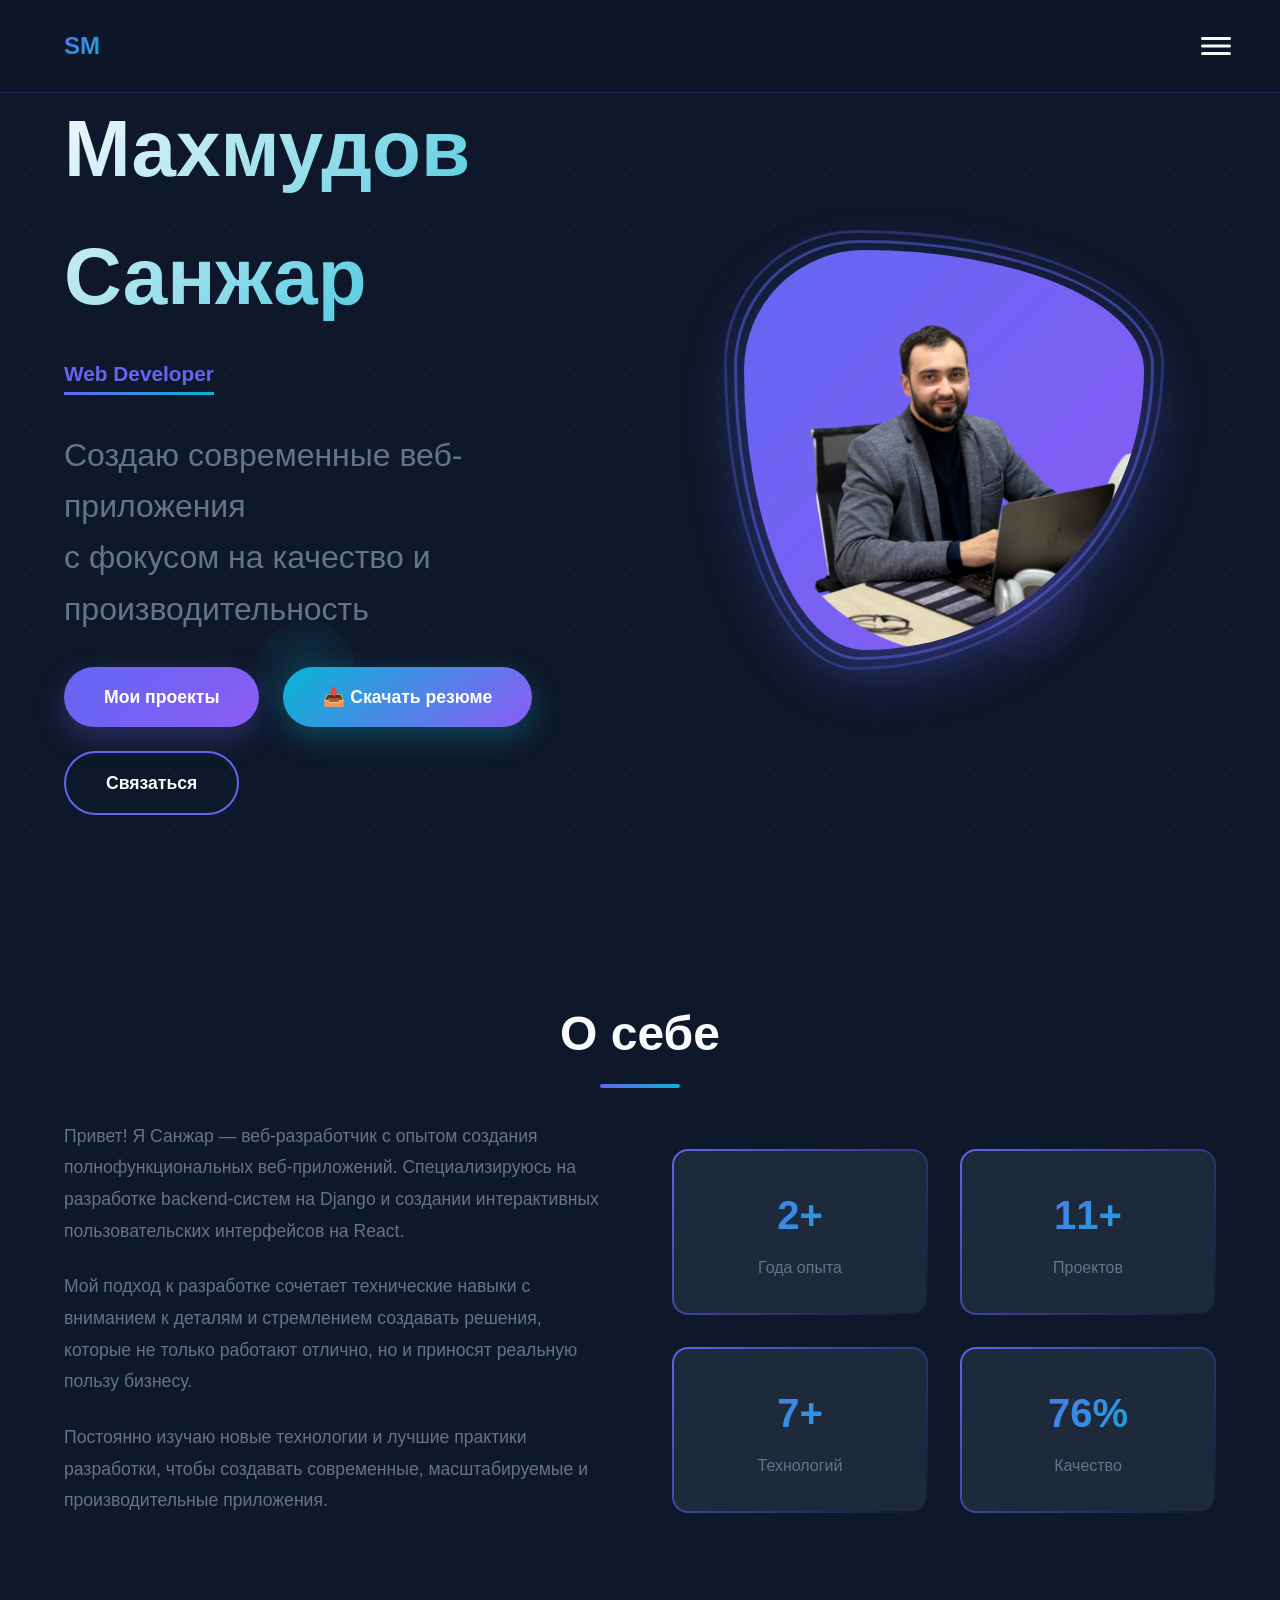
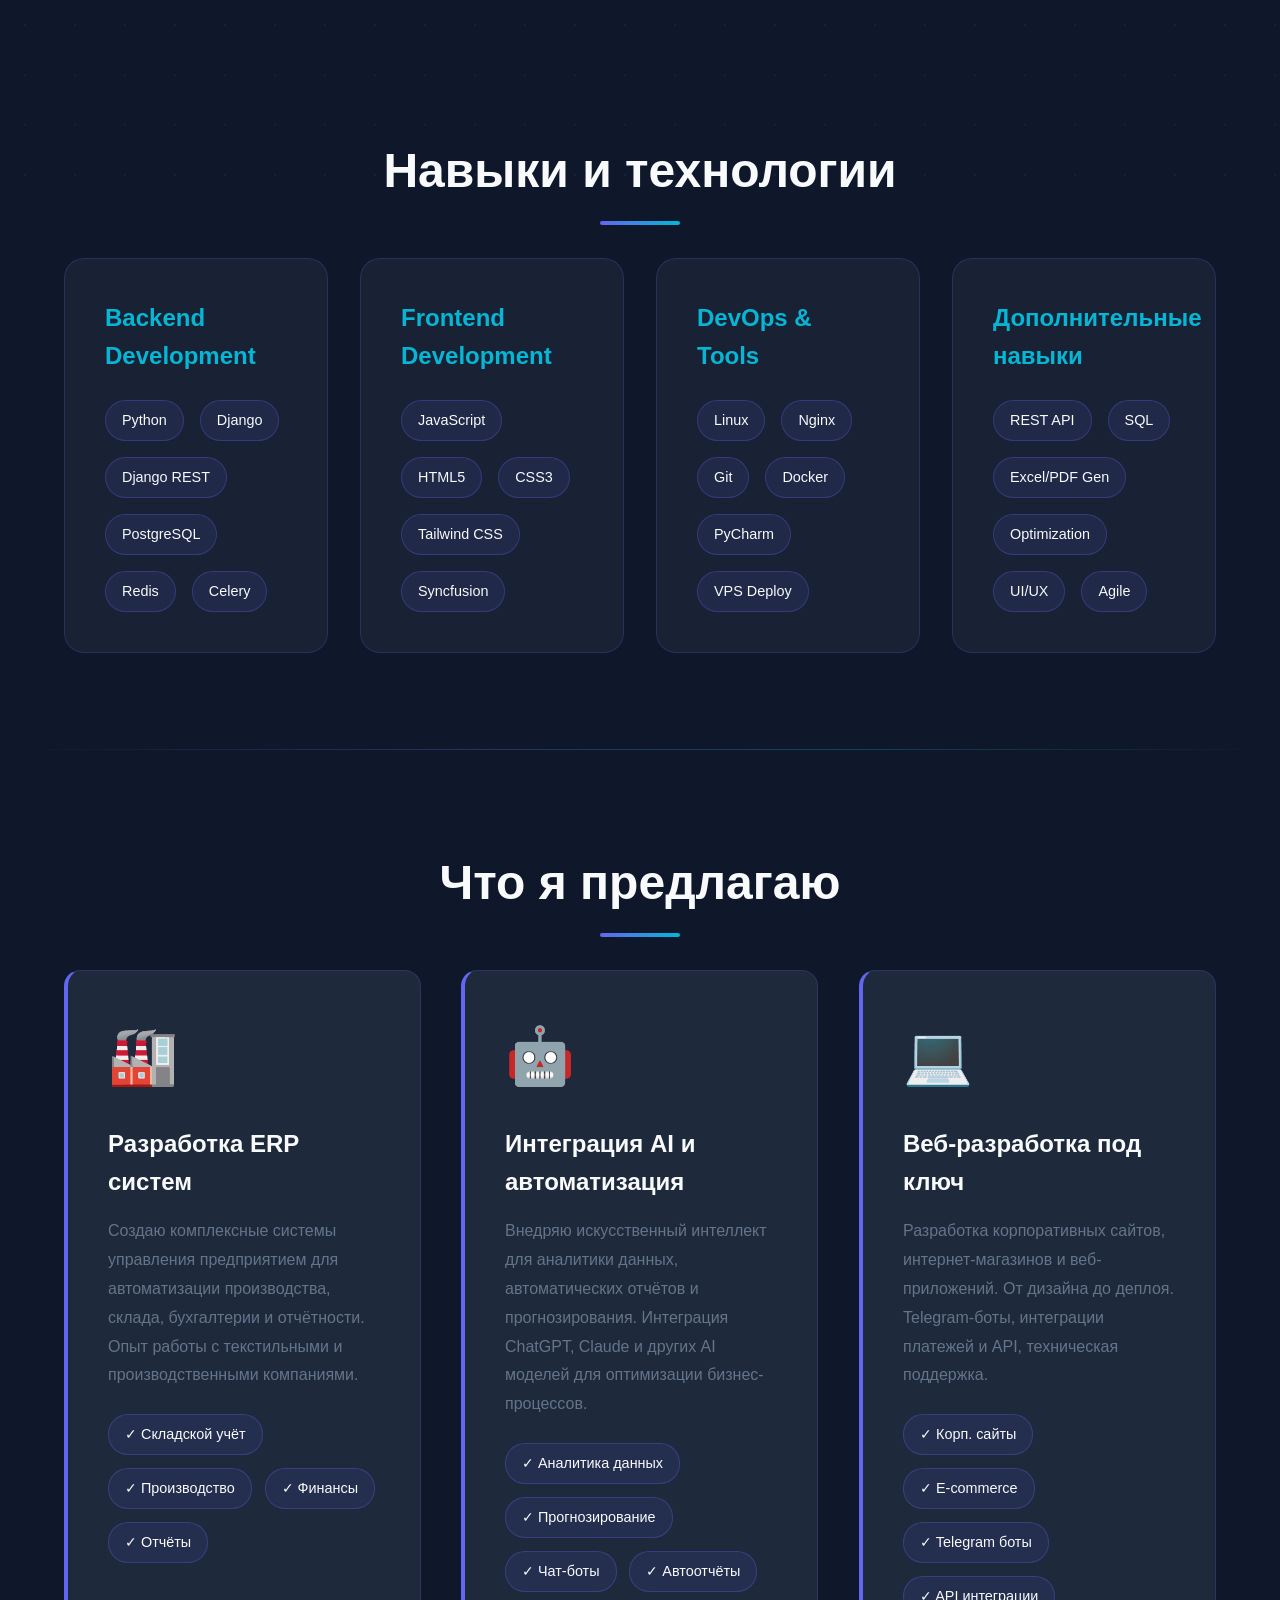
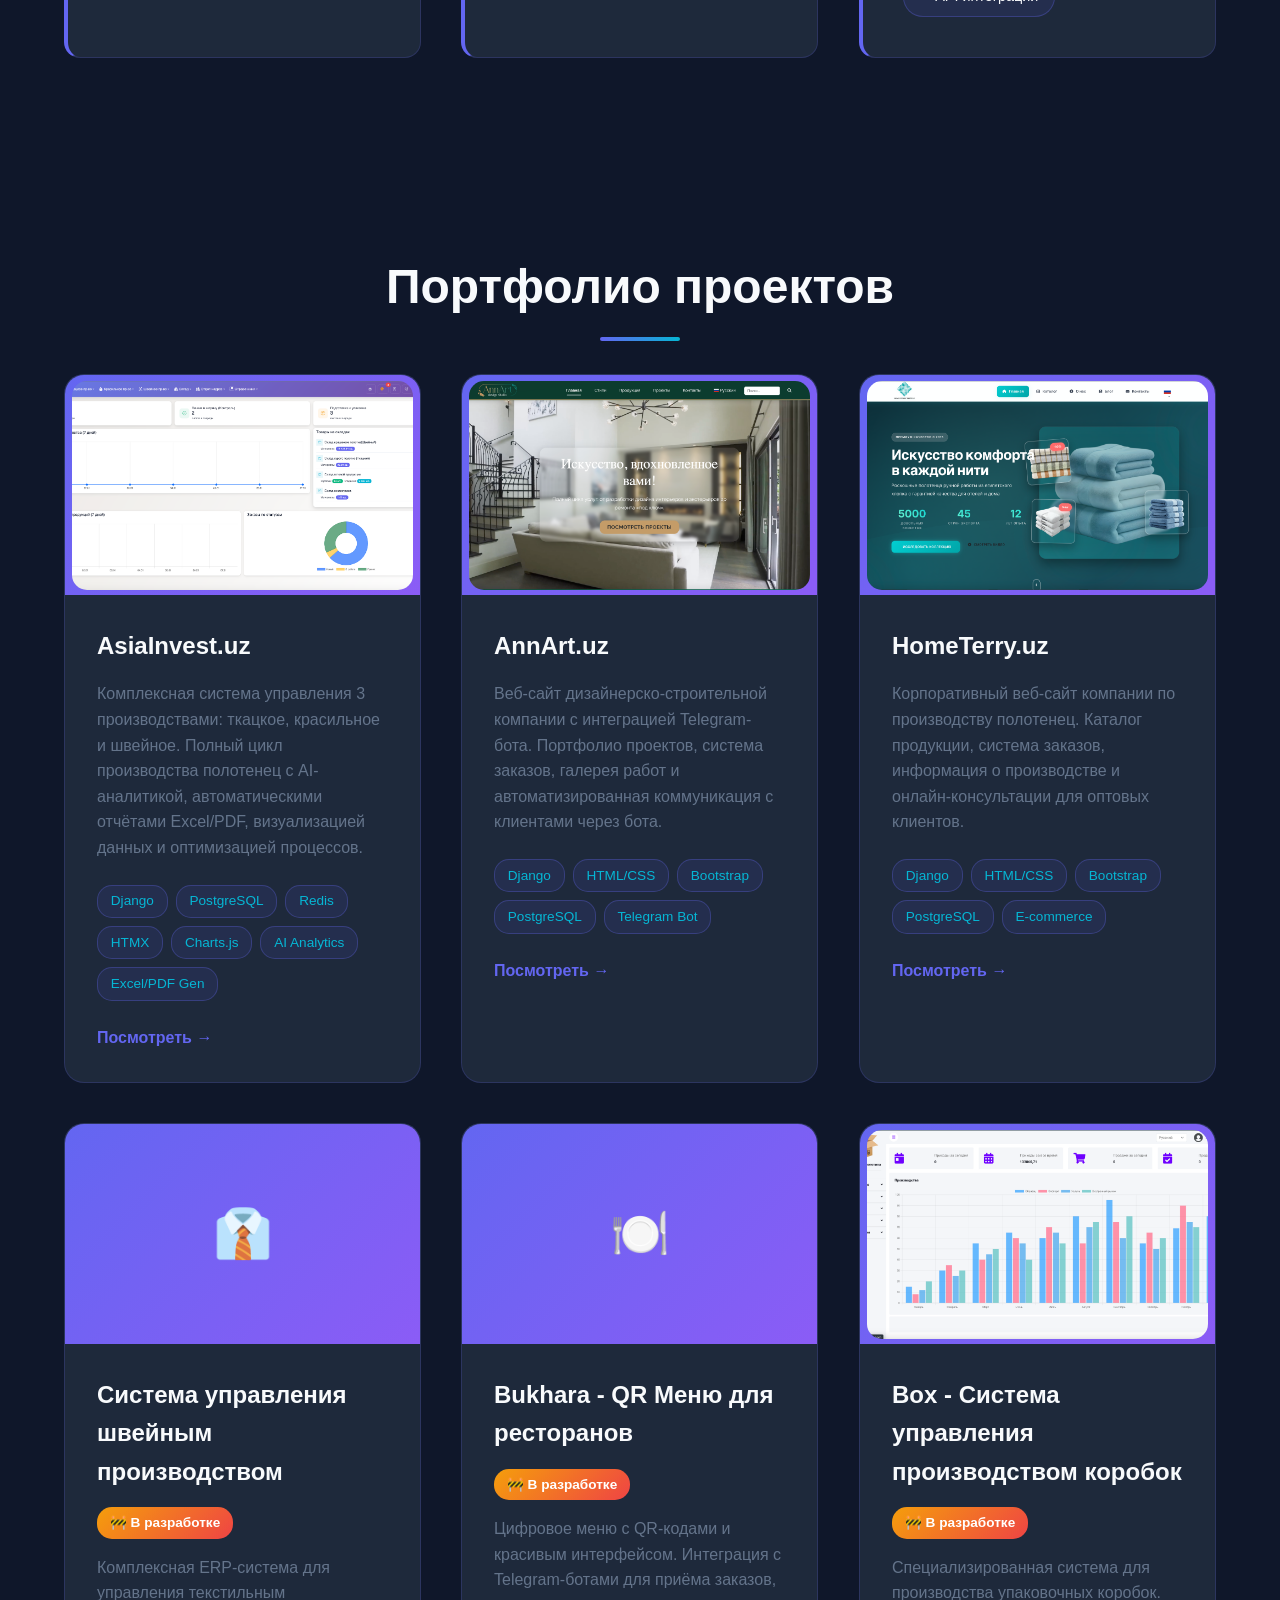
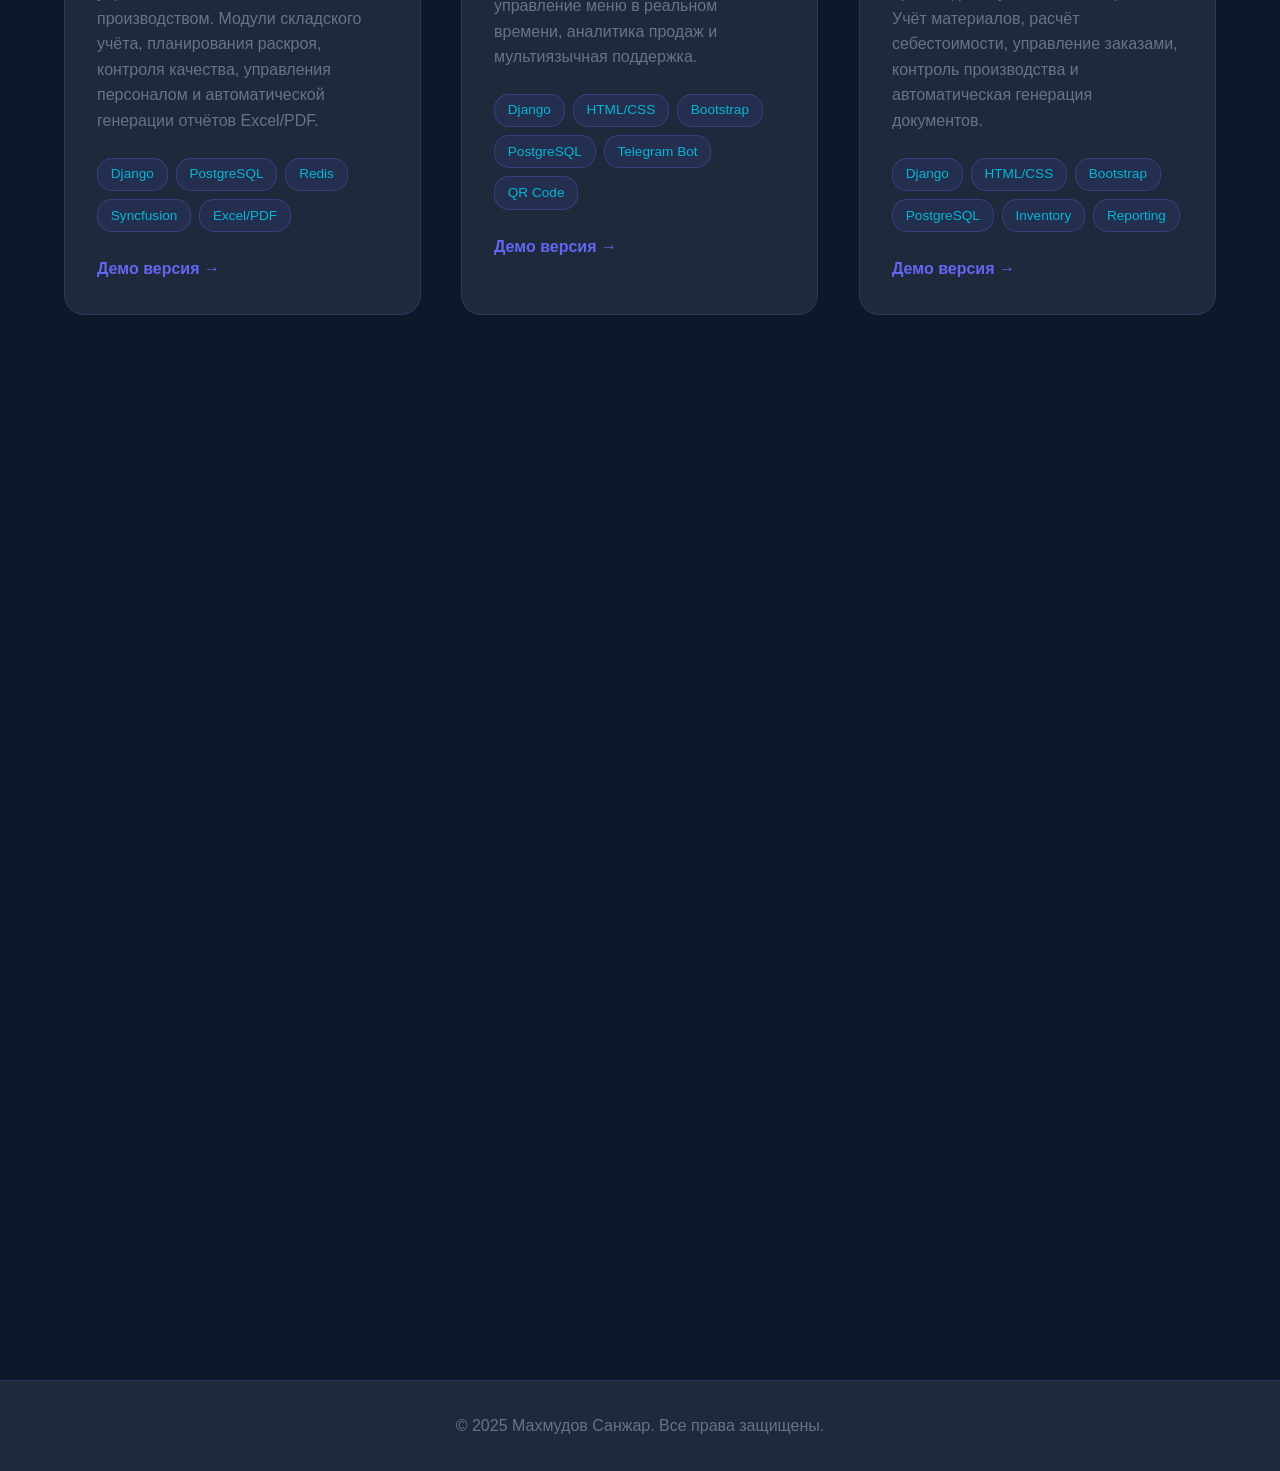
==== commit 952befcc: "upgraded new" ====
--- a/index.html
+++ b/index.html
@@ -3,10 +3,63 @@
   <head>
     <meta charset="UTF-8" />
     <meta name="viewport" content="width=device-width, initial-scale=1.0" />
-    <title>Махмудов Санжар — Web Developer</title>
+
+    <!-- SEO Meta Tags -->
+    <title>Махмудов Санжар — Web Developer | Django, ERP системы</title>
+    <meta
+      name="description"
+      content="Профессиональный веб-разработчик в Узбекистане. Создаю ERP системы, интегрирую AI, разрабатываю сайты на Django и React. Опыт работы с производственными компаниями."
+    />
+    <meta
+      name="keywords"
+      content="веб-разработчик узбекистан, django developer tashkent, erp системы, ai интеграция, web developer uzbekistan, санжар махмудов, python developer"
+    />
+    <meta name="author" content="Санжар Махмудов" />
+    <meta name="robots" content="index, follow" />
+
+    <!-- Canonical URL -->
+    <link rel="canonical" href="https://sanjarweb.uz/" />
+
+    <!-- Open Graph (для соцсетей) -->
+    <meta property="og:title" content="Санжар Махмудов — Web Developer" />
+    <meta
+      property="og:description"
+      content="Создаю ERP системы, интегрирую AI, разрабатываю сайты на Django. Профессиональная веб-разработка в Узбекистане."
+    />
+    <meta property="og:type" content="website" />
+    <meta property="og:url" content="https://sanjarweb.uz/" />
+    <meta property="og:site_name" content="Sanjar Makhmudov Portfolio" />
+    <meta property="og:locale" content="ru_RU" />
+    <meta property="og:locale:alternate" content="en_US" />
+    <meta property="og:locale:alternate" content="uz_UZ" />
+
+    <!-- Twitter Card -->
+    <meta name="twitter:card" content="summary_large_image" />
+    <meta name="twitter:title" content="Санжар Махмудов — Web Developer" />
+    <meta
+      name="twitter:description"
+      content="Django, ERP, AI Integration | Professional Web Developer"
+    />
+
+    <!-- Favicon -->
+    <link
+      rel="icon"
+      type="image/svg+xml"
+      href="data:image/svg+xml,<svg xmlns='http://www.w3.org/2000/svg' viewBox='0 0 100 100'><text y='.9em' font-size='90'>💻</text></svg>"
+    />
+
+    <!-- Preload critical assets -->
+    <link rel="preload" href="style.css" as="style" />
+    <link rel="preload" href="main.js" as="script" />
+
+    <!-- DNS Prefetch для улучшения производительности -->
+    <link rel="dns-prefetch" href="https://fonts.googleapis.com" />
+
+    <!-- Styles -->
     <link rel="stylesheet" href="style.css" />
   </head>
   <body data-theme="dark" data-current-lang="ru">
+    <!-- Background Elements -->
     <div class="bg-animation"></div>
     <div class="particle"></div>
     <div class="particle"></div>
@@ -48,21 +101,40 @@
             ><a href="#contact" data-lang="uz">Aloqa</a>
           </li>
           <li class="lang-switcher">
-            <button class="lang-btn active" data-lang-btn="ru">RU</button>
-            <button class="lang-btn" data-lang-btn="en">EN</button>
-            <button class="lang-btn" data-lang-btn="uz">UZ</button>
+            <button
+              class="lang-btn active"
+              data-lang-btn="ru"
+              aria-label="Russian"
+            >
+              RU
+            </button>
+            <button class="lang-btn" data-lang-btn="en" aria-label="English">
+              EN
+            </button>
+            <button class="lang-btn" data-lang-btn="uz" aria-label="Uzbek">
+              UZ
+            </button>
           </li>
           <li>
-            <div class="theme-toggle" id="themeToggle">
+            <div
+              class="theme-toggle"
+              id="themeToggle"
+              role="button"
+              aria-label="Toggle theme"
+            >
               <div class="theme-toggle-slider">🌙</div>
             </div>
           </li>
         </ul>
-        <div class="mobile-menu-btn" id="mobileMenuBtn">
+        <button
+          class="mobile-menu-btn"
+          id="mobileMenuBtn"
+          aria-label="Toggle menu"
+        >
           <span></span>
           <span></span>
           <span></span>
-        </div>
+        </button>
       </div>
     </nav>
 
@@ -112,8 +184,13 @@
             <div class="profile-decoration"></div>
             <div class="profile-decoration"></div>
             <div class="profile-image">
-              <!-- Если хотите добавить фото, раскомментируйте строку ниже и замените src -->
-              <img src="images/avatar.png" alt="Санжар Махмудов" />
+              <img
+                src="images/avatar.png"
+                alt="Санжар Махмудов"
+                width="400"
+                height="400"
+                loading="eager"
+              />
             </div>
           </div>
         </div>
@@ -237,7 +314,6 @@
           <h3>Frontend Development</h3>
           <div class="skill-list">
             <span class="skill-tag">JavaScript</span>
-            <span class="skill-tag">React</span>
             <span class="skill-tag">HTML5</span>
             <span class="skill-tag">CSS3</span>
             <span class="skill-tag">Tailwind CSS</span>
@@ -278,9 +354,8 @@
       <h2 class="section-title" data-lang="uz">Nima taklif qilaman</h2>
 
       <div class="services-grid">
-        <!-- ERP Systems -->
         <div class="service-card">
-          <div class="service-icon">🏭</div>
+          <div class="service-icon" aria-hidden="true">🏭</div>
           <h3 data-lang="ru">Разработка ERP систем</h3>
           <h3 data-lang="en">ERP System Development</h3>
           <h3 data-lang="uz">ERP tizimlarini ishlab chiqish</h3>
@@ -307,24 +382,20 @@
               >✓ Inventory Management</span
             >
             <span class="feature-tag" data-lang="uz">✓ Ombor hisobi</span>
-
             <span class="feature-tag" data-lang="ru">✓ Производство</span>
             <span class="feature-tag" data-lang="en">✓ Production</span>
             <span class="feature-tag" data-lang="uz">✓ Ishlab chiqarish</span>
-
             <span class="feature-tag" data-lang="ru">✓ Финансы</span>
             <span class="feature-tag" data-lang="en">✓ Finance</span>
             <span class="feature-tag" data-lang="uz">✓ Moliya</span>
-
             <span class="feature-tag" data-lang="ru">✓ Отчёты</span>
             <span class="feature-tag" data-lang="en">✓ Reports</span>
             <span class="feature-tag" data-lang="uz">✓ Hisobotlar</span>
           </div>
         </div>
 
-        <!-- AI Integration -->
         <div class="service-card">
-          <div class="service-icon">🤖</div>
+          <div class="service-icon" aria-hidden="true">🤖</div>
           <h3 data-lang="ru">Интеграция AI и автоматизация</h3>
           <h3 data-lang="en">AI Integration & Automation</h3>
           <h3 data-lang="uz">AI integratsiyasi va avtomatlashtirish</h3>
@@ -352,24 +423,20 @@
             <span class="feature-tag" data-lang="uz"
               >✓ Ma'lumotlar tahlili</span
             >
-
             <span class="feature-tag" data-lang="ru">✓ Прогнозирование</span>
             <span class="feature-tag" data-lang="en">✓ Forecasting</span>
             <span class="feature-tag" data-lang="uz">✓ Prognozlash</span>
-
             <span class="feature-tag" data-lang="ru">✓ Чат-боты</span>
             <span class="feature-tag" data-lang="en">✓ Chatbots</span>
             <span class="feature-tag" data-lang="uz">✓ Chat-botlar</span>
-
             <span class="feature-tag" data-lang="ru">✓ Автоотчёты</span>
             <span class="feature-tag" data-lang="en">✓ Auto Reports</span>
             <span class="feature-tag" data-lang="uz">✓ Avto-hisobotlar</span>
           </div>
         </div>
 
-        <!-- Web Development -->
         <div class="service-card">
-          <div class="service-icon">💻</div>
+          <div class="service-icon" aria-hidden="true">💻</div>
           <h3 data-lang="ru">Веб-разработка под ключ</h3>
           <h3 data-lang="en">Turnkey Web Development</h3>
           <h3 data-lang="uz">Tayyor veb-ishlab chiqish</h3>
@@ -394,15 +461,12 @@
             <span class="feature-tag" data-lang="ru">✓ Корп. сайты</span>
             <span class="feature-tag" data-lang="en">✓ Corp. Websites</span>
             <span class="feature-tag" data-lang="uz">✓ Korp. saytlar</span>
-
             <span class="feature-tag" data-lang="ru">✓ E-commerce</span>
             <span class="feature-tag" data-lang="en">✓ E-commerce</span>
             <span class="feature-tag" data-lang="uz">✓ E-commerce</span>
-
             <span class="feature-tag" data-lang="ru">✓ Telegram боты</span>
             <span class="feature-tag" data-lang="en">✓ Telegram Bots</span>
             <span class="feature-tag" data-lang="uz">✓ Telegram botlar</span>
-
             <span class="feature-tag" data-lang="ru">✓ API интеграции</span>
             <span class="feature-tag" data-lang="en">✓ API Integration</span>
             <span class="feature-tag" data-lang="uz">✓ API integratsiya</span>
@@ -602,7 +666,6 @@
 
             <div class="project-tags">
               <span class="project-tag">Django</span>
-              <span class="project-tag">React</span>
               <span class="project-tag">PostgreSQL</span>
               <span class="project-tag">Redis</span>
               <span class="project-tag">Syncfusion</span>
@@ -833,6 +896,43 @@
       </p>
     </footer>
 
+    <!-- Schema.org разметка для поисковиков -->
+    <script type="application/ld+json">
+      {
+        "@context": "https://schema.org",
+        "@type": "Person",
+        "name": "Санжар Махмудов",
+        "alternateName": "Sanjar Makhmudov",
+        "jobTitle": "Web Developer",
+        "description": "Профессиональный веб-разработчик специализирующийся на Django и ERP системах",
+        "url": "https://sanjarweb.uz",
+        "email": "sanjarwer93@gmail.com",
+        "sameAs": [
+          "https://github.com/cocksure",
+          "https://instagram.com/__maxmudov",
+          "https://t.me/cocksure"
+        ],
+        "knowsAbout": [
+          "Django",
+          "PostgreSQL",
+          "Python",
+          "ERP Systems",
+          "AI Integration",
+          "Web Development"
+        ],
+        "knowsLanguage": ["ru", "en", "uz"],
+        "address": {
+          "@type": "PostalAddress",
+          "addressCountry": "UZ",
+          "addressLocality": "Tashkent"
+        },
+        "worksFor": {
+          "@type": "Organization",
+          "name": "Freelance"
+        }
+      }
+    </script>
+
     <!-- Scroll to Top Button -->
     <div class="scroll-top" id="scrollTop">↑</div>
 
--- a/style.css
+++ b/style.css
@@ -1931,3 +1931,93 @@
   background: linear-gradient(135deg, var(--primary), var(--secondary));
   color: white;
 }
+
+/* ========== PRODUCTION OPTIMIZATIONS ========== */
+
+/* Улучшение производительности */
+* {
+  -webkit-font-smoothing: antialiased;
+  -moz-osx-font-smoothing: grayscale;
+}
+
+/* GPU acceleration для анимаций */
+.project-card,
+.service-card,
+.skill-category,
+.stat-card,
+.contact-card {
+  will-change: transform;
+  transform: translateZ(0);
+}
+
+/* Lazy loading для изображений */
+img[loading="lazy"] {
+  opacity: 0;
+  transition: opacity 0.3s;
+}
+
+img[loading="lazy"].loaded {
+  opacity: 1;
+}
+
+/* Accessibility improvements */
+:focus-visible {
+  outline: 3px solid var(--primary);
+  outline-offset: 2px;
+}
+
+/* Reduce motion для пользователей с настройками */
+@media (prefers-reduced-motion: reduce) {
+  *,
+  *::before,
+  *::after {
+    animation-duration: 0.01ms !important;
+    animation-iteration-count: 1 !important;
+    transition-duration: 0.01ms !important;
+  }
+}
+
+/* ========== УЛУЧШЕННЫЙ OVERLAY ДЛЯ МОБИЛЬНОГО МЕНЮ ========== */
+
+/* Затемнение фона при открытом меню */
+.nav-overlay {
+  position: fixed;
+  top: 0;
+  left: 0;
+  width: 100%;
+  height: 100%;
+  background: rgba(0, 0, 0, 0.6);
+  opacity: 0;
+  visibility: hidden;
+  transition: all 0.3s ease;
+  z-index: 999;
+  backdrop-filter: blur(2px);
+}
+
+.nav-overlay.active {
+  opacity: 1;
+  visibility: visible;
+}
+
+/* Мобильное меню */
+@media (max-width: 968px) {
+  .nav-links {
+    position: fixed;
+    top: 0;
+    right: -100%;
+    height: 100vh;
+    width: 70%;
+    max-width: 300px;
+    background: var(--card-bg);
+    flex-direction: column;
+    padding: 5rem 2rem;
+    gap: 1.5rem;
+    transition: right 0.3s cubic-bezier(0.4, 0, 0.2, 1);
+    box-shadow: -5px 0 20px rgba(0, 0, 0, 0.5);
+    z-index: 1000;
+  }
+
+  .nav-links.active {
+    right: 0;
+  }
+}
--- a/style.css
+++ b/style.css
@@ -1931,3 +1931,93 @@
   background: linear-gradient(135deg, var(--primary), var(--secondary));
   color: white;
 }
+
+/* ========== PRODUCTION OPTIMIZATIONS ========== */
+
+/* Улучшение производительности */
+* {
+  -webkit-font-smoothing: antialiased;
+  -moz-osx-font-smoothing: grayscale;
+}
+
+/* GPU acceleration для анимаций */
+.project-card,
+.service-card,
+.skill-category,
+.stat-card,
+.contact-card {
+  will-change: transform;
+  transform: translateZ(0);
+}
+
+/* Lazy loading для изображений */
+img[loading="lazy"] {
+  opacity: 0;
+  transition: opacity 0.3s;
+}
+
+img[loading="lazy"].loaded {
+  opacity: 1;
+}
+
+/* Accessibility improvements */
+:focus-visible {
+  outline: 3px solid var(--primary);
+  outline-offset: 2px;
+}
+
+/* Reduce motion для пользователей с настройками */
+@media (prefers-reduced-motion: reduce) {
+  *,
+  *::before,
+  *::after {
+    animation-duration: 0.01ms !important;
+    animation-iteration-count: 1 !important;
+    transition-duration: 0.01ms !important;
+  }
+}
+
+/* ========== УЛУЧШЕННЫЙ OVERLAY ДЛЯ МОБИЛЬНОГО МЕНЮ ========== */
+
+/* Затемнение фона при открытом меню */
+.nav-overlay {
+  position: fixed;
+  top: 0;
+  left: 0;
+  width: 100%;
+  height: 100%;
+  background: rgba(0, 0, 0, 0.6);
+  opacity: 0;
+  visibility: hidden;
+  transition: all 0.3s ease;
+  z-index: 999;
+  backdrop-filter: blur(2px);
+}
+
+.nav-overlay.active {
+  opacity: 1;
+  visibility: visible;
+}
+
+/* Мобильное меню */
+@media (max-width: 968px) {
+  .nav-links {
+    position: fixed;
+    top: 0;
+    right: -100%;
+    height: 100vh;
+    width: 70%;
+    max-width: 300px;
+    background: var(--card-bg);
+    flex-direction: column;
+    padding: 5rem 2rem;
+    gap: 1.5rem;
+    transition: right 0.3s cubic-bezier(0.4, 0, 0.2, 1);
+    box-shadow: -5px 0 20px rgba(0, 0, 0, 0.5);
+    z-index: 1000;
+  }
+
+  .nav-links.active {
+    right: 0;
+  }
+}
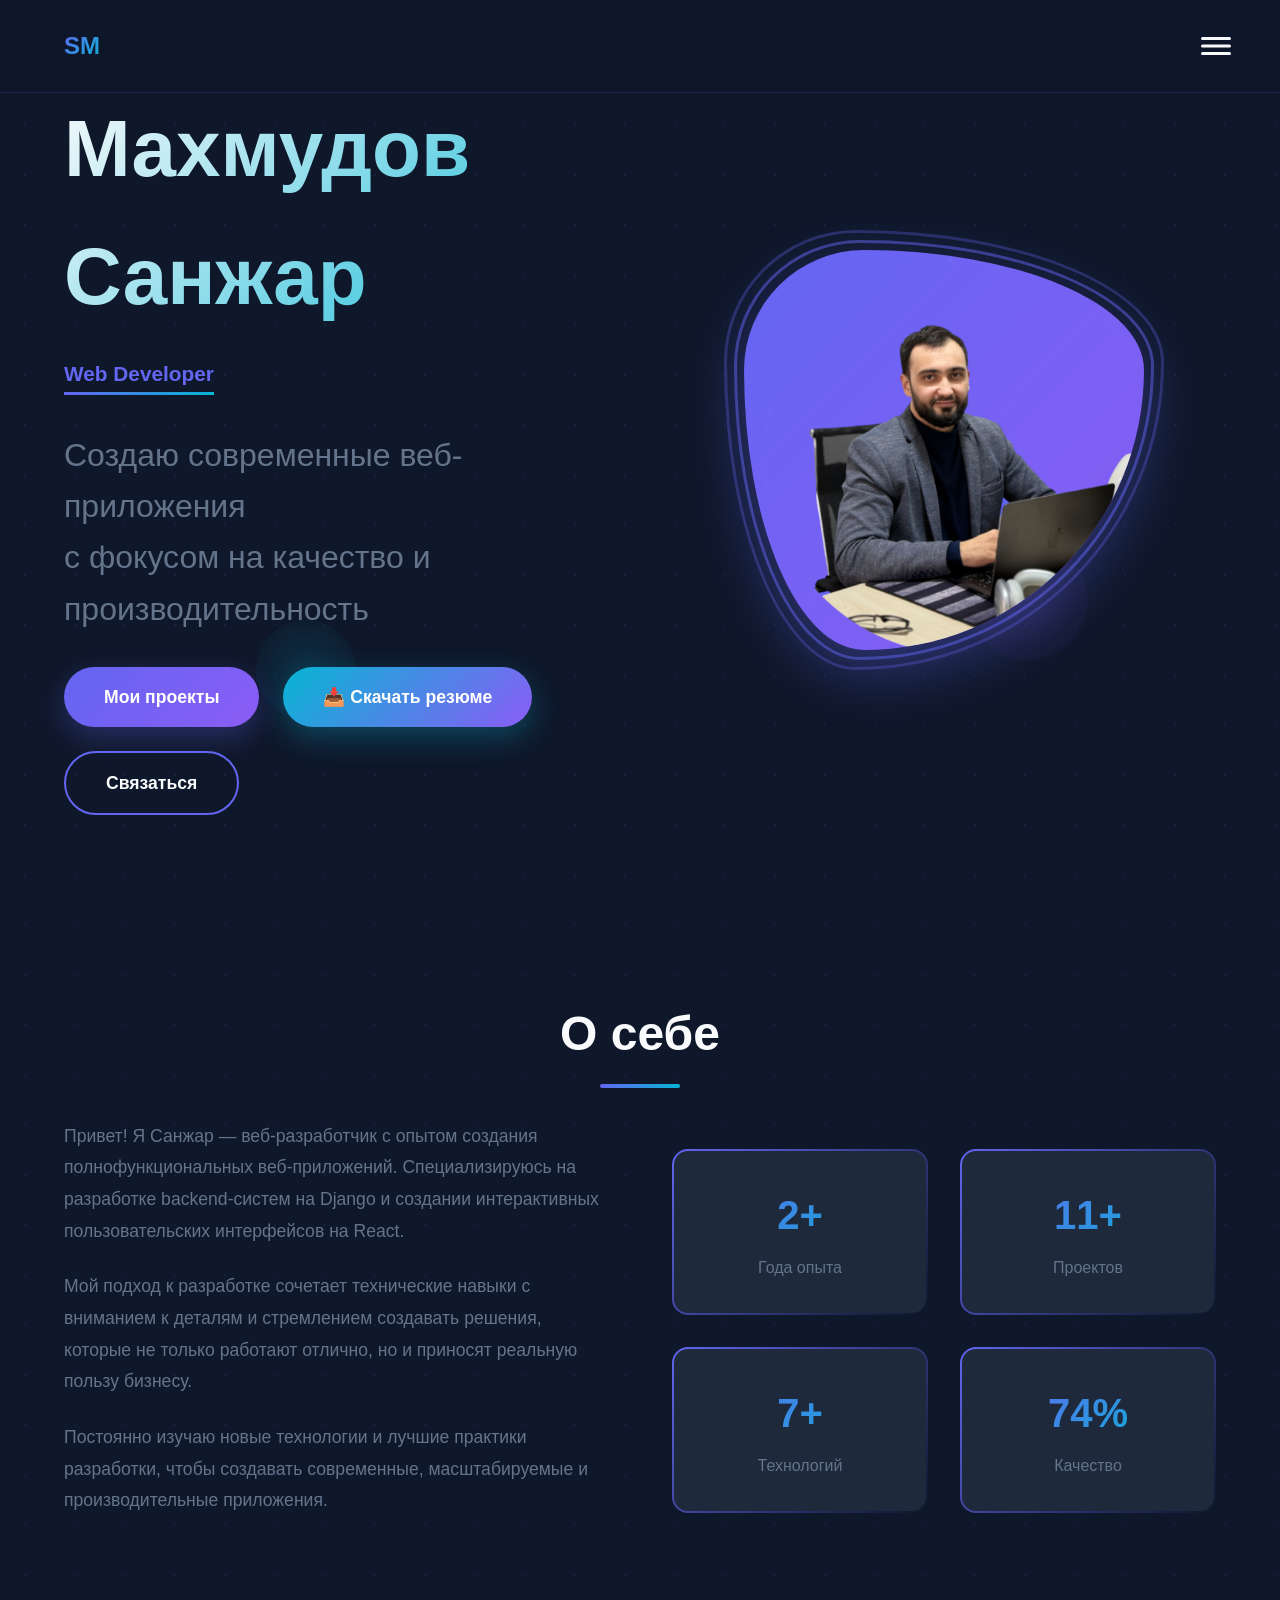
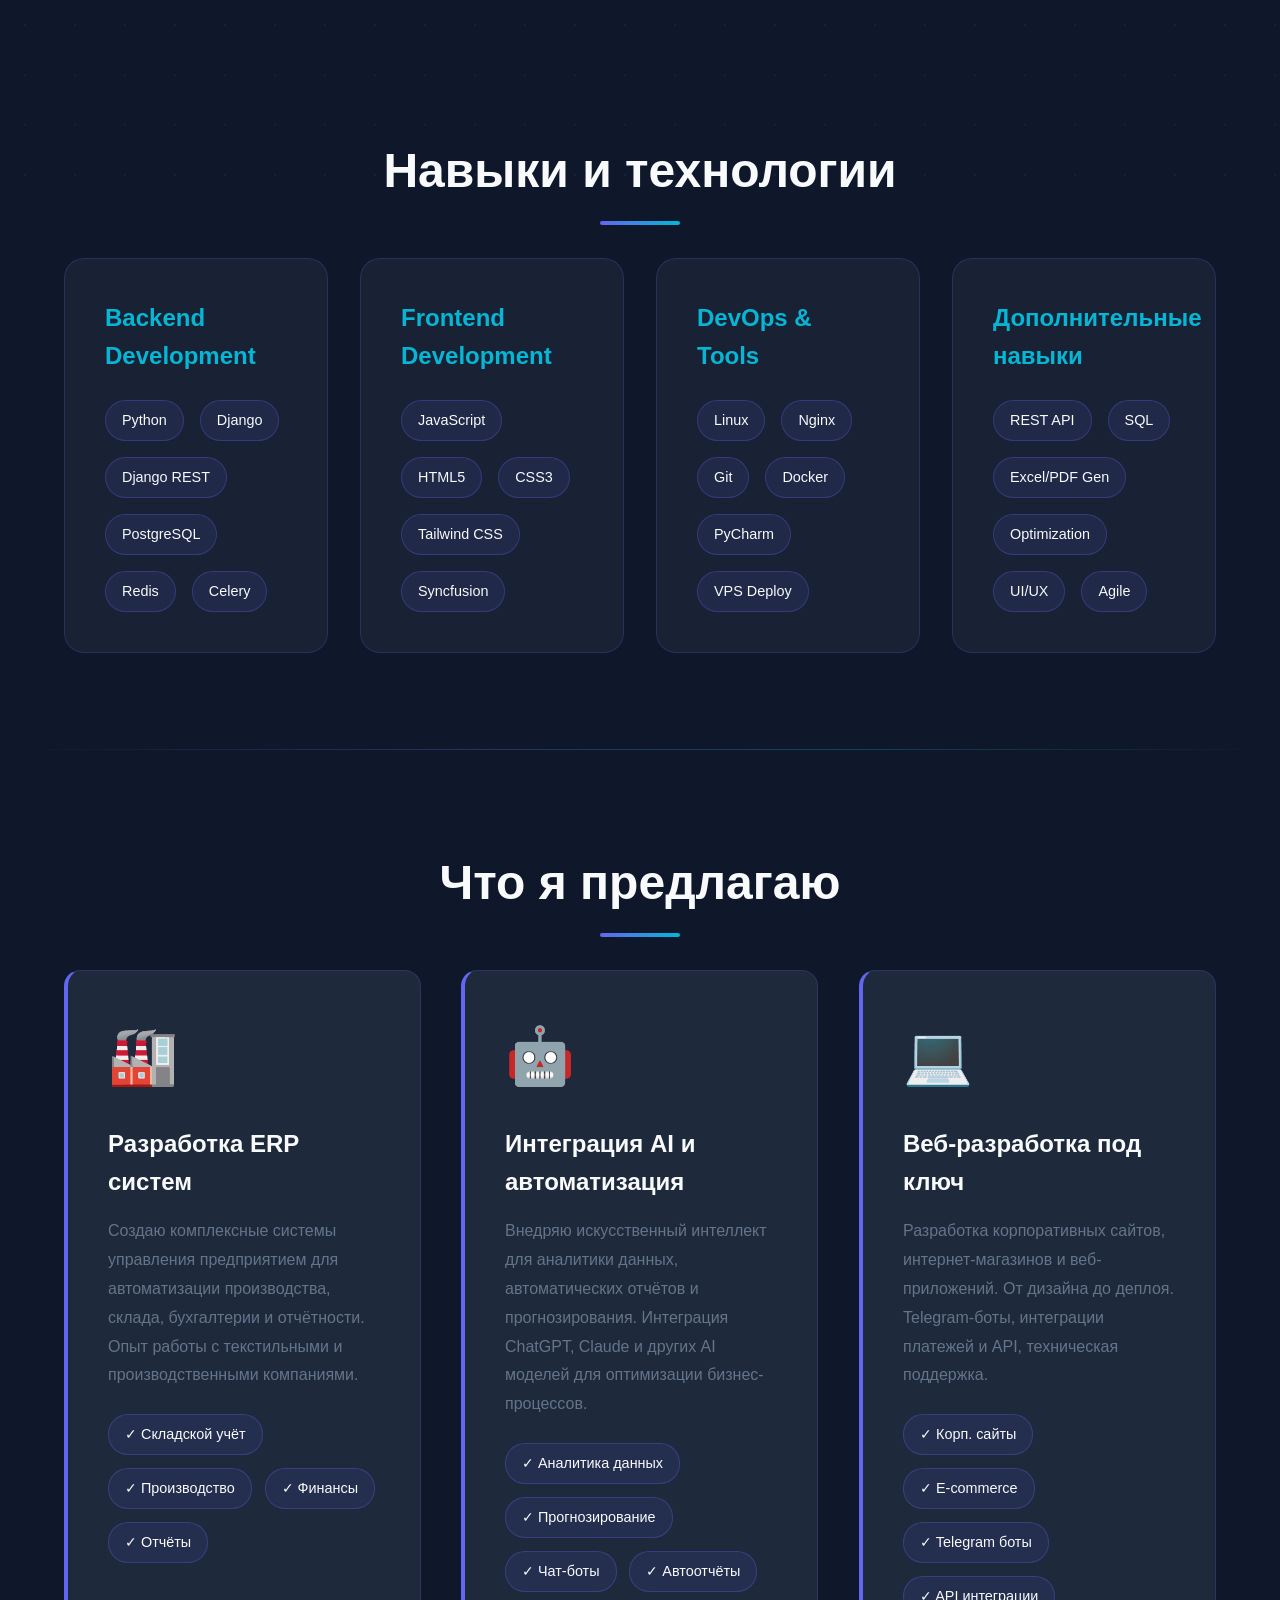
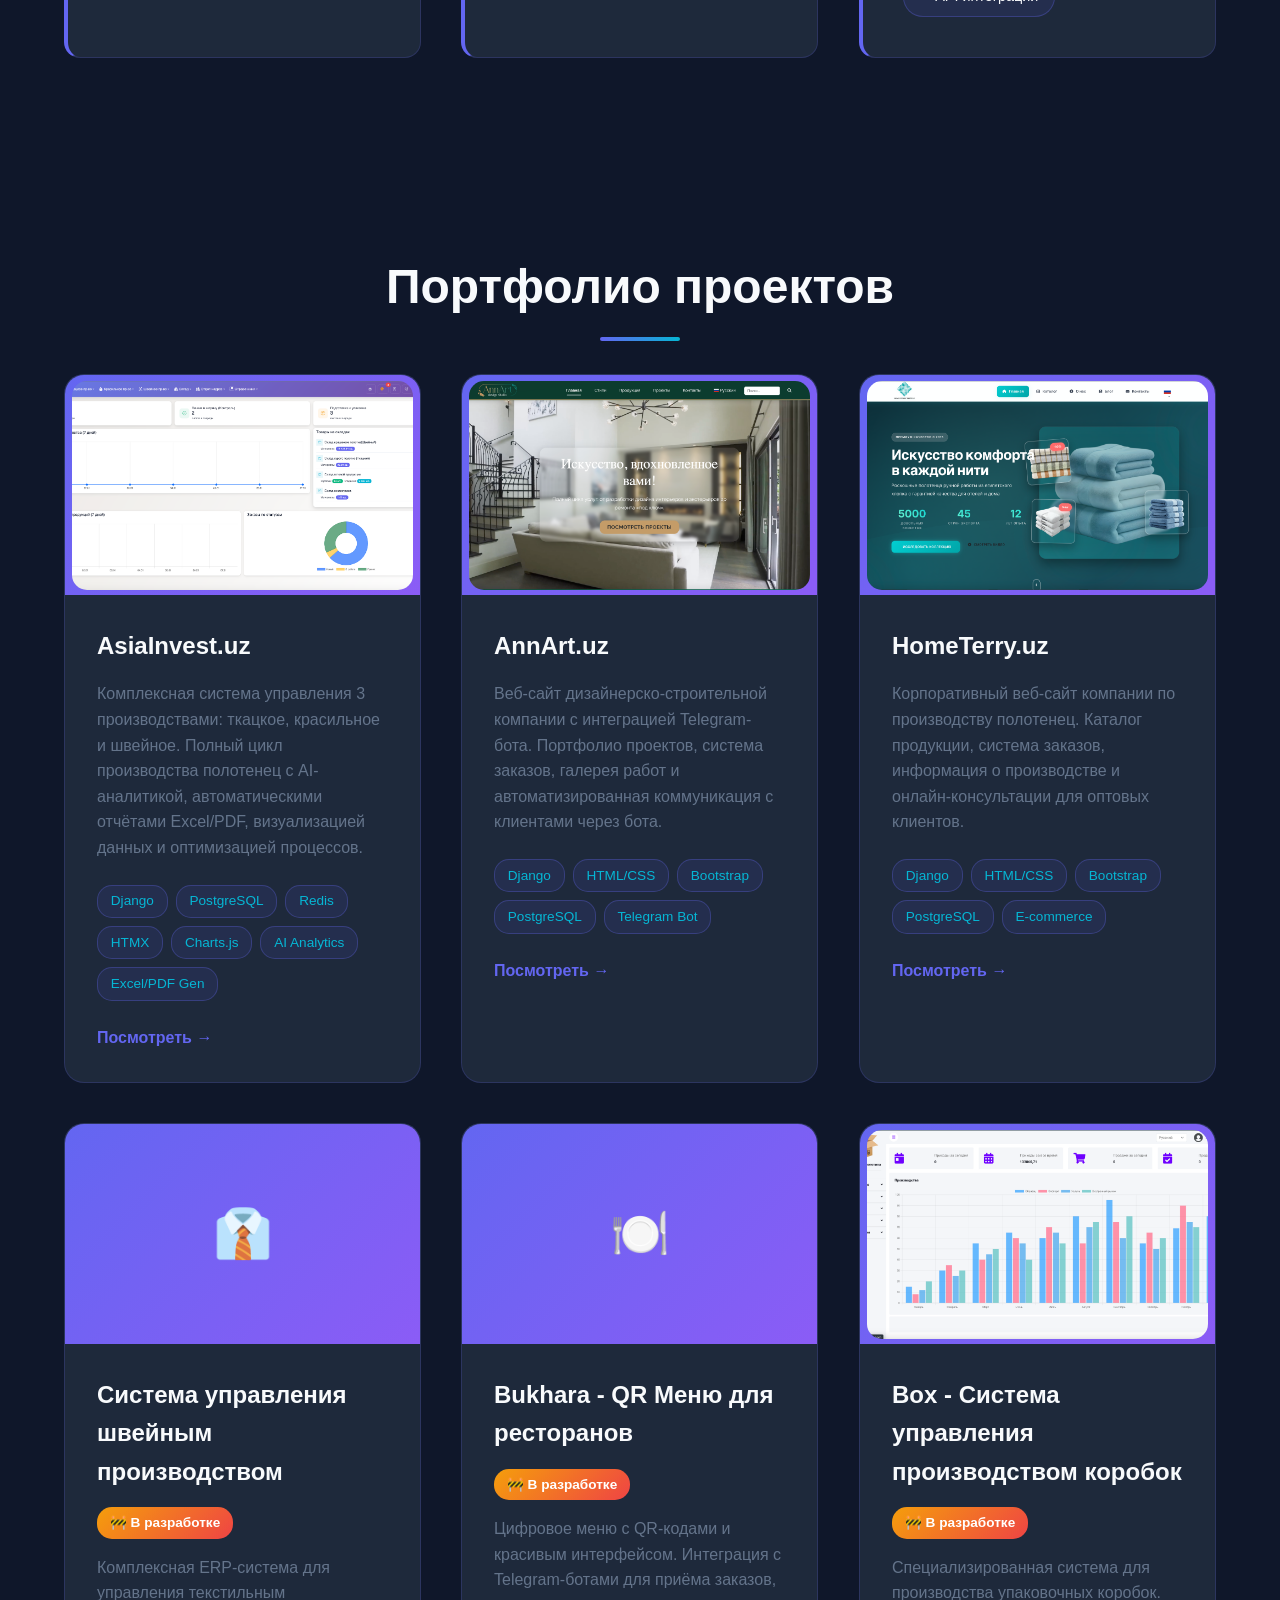
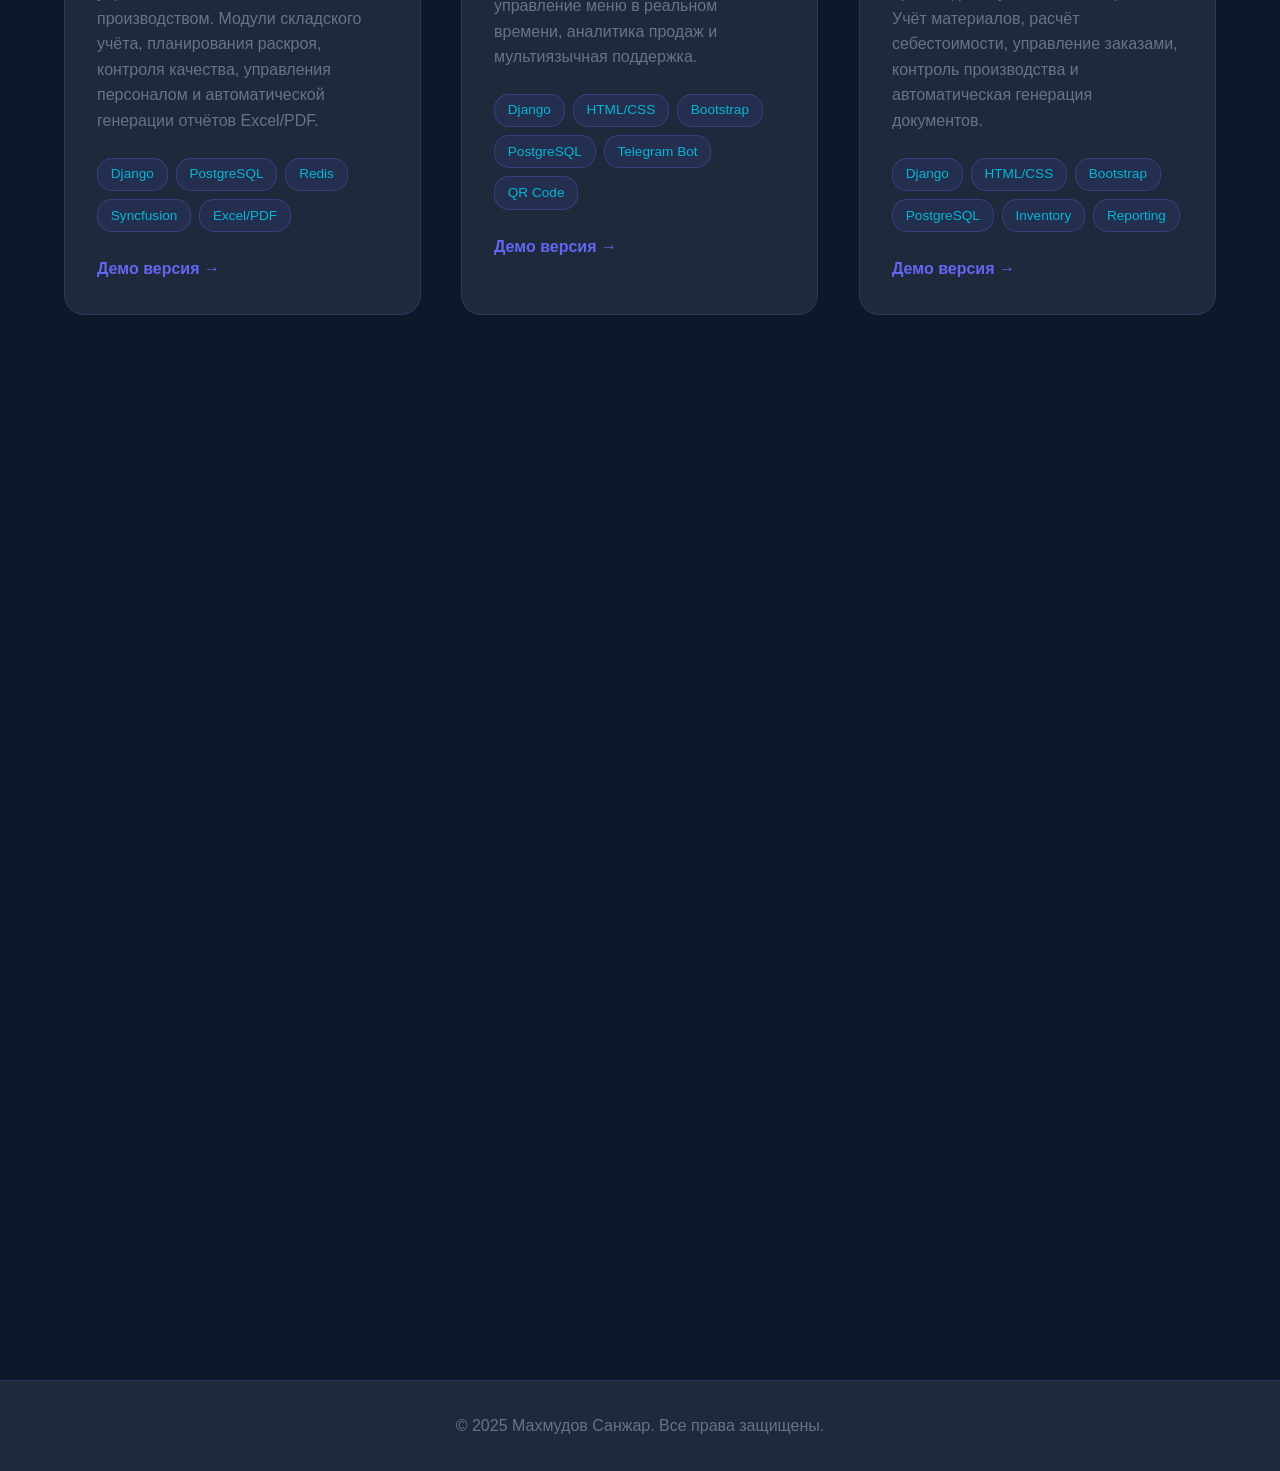
==== commit d23baa75: "icons added" ====
--- a/index.html
+++ b/index.html
@@ -16,6 +16,7 @@
     />
     <meta name="author" content="Санжар Махмудов" />
     <meta name="robots" content="index, follow" />
+    <meta name="yandex-verification" content="cb62a6623157e118" />
 
     <!-- Canonical URL -->
     <link rel="canonical" href="https://sanjarweb.uz/" />
@@ -42,11 +43,11 @@
     />
 
     <!-- Favicon -->
-    <link
-      rel="icon"
-      type="image/svg+xml"
-      href="data:image/svg+xml,<svg xmlns='http://www.w3.org/2000/svg' viewBox='0 0 100 100'><text y='.9em' font-size='90'>💻</text></svg>"
-    />
+    <link rel="icon" type="image/x-icon" href="/favicon.ico" />
+    <link rel="apple-touch-icon" sizes="180x180" href="/apple-touch-icon.png" />
+    <link rel="icon" type="image/png" sizes="32x32" href="/favicon-32x32.png" />
+    <link rel="icon" type="image/png" sizes="16x16" href="/favicon-16x16.png" />
+    <link rel="manifest" href="/site.webmanifest" />
 
     <!-- Preload critical assets -->
     <link rel="preload" href="style.css" as="style" />
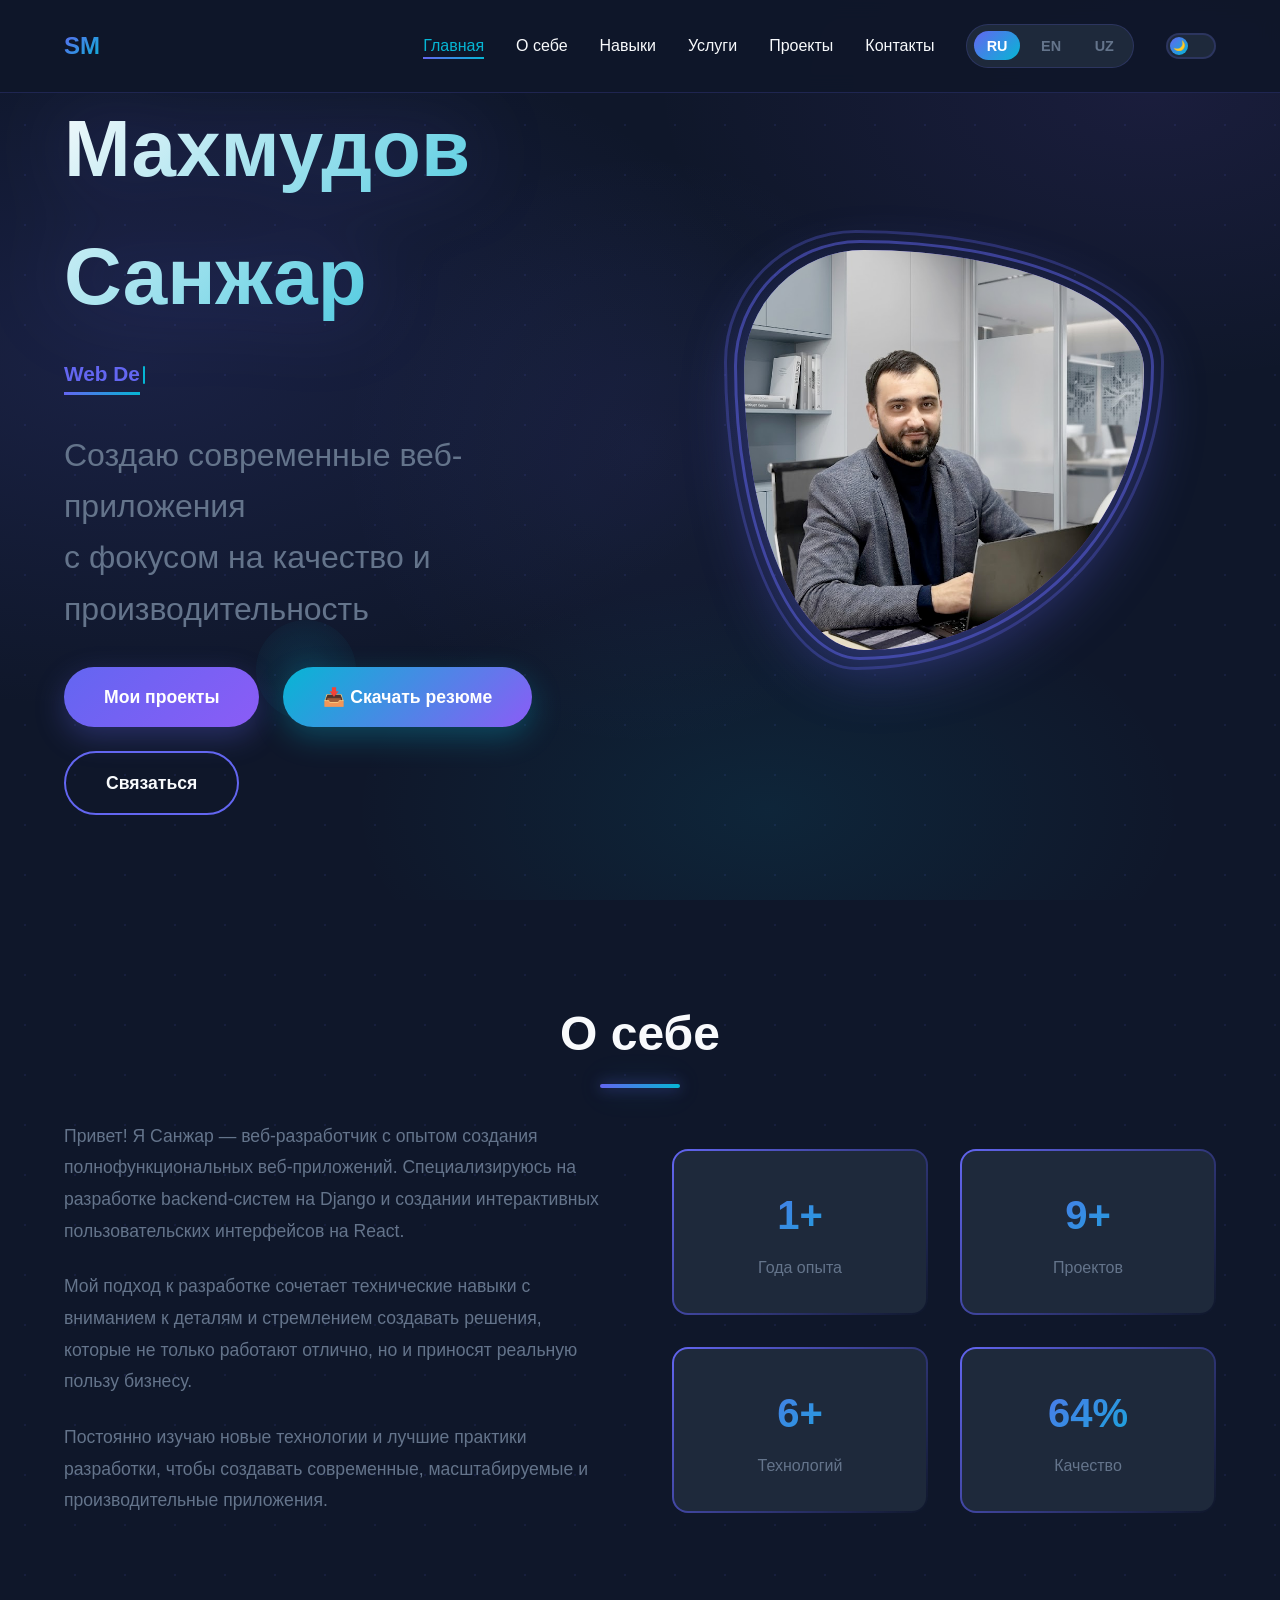
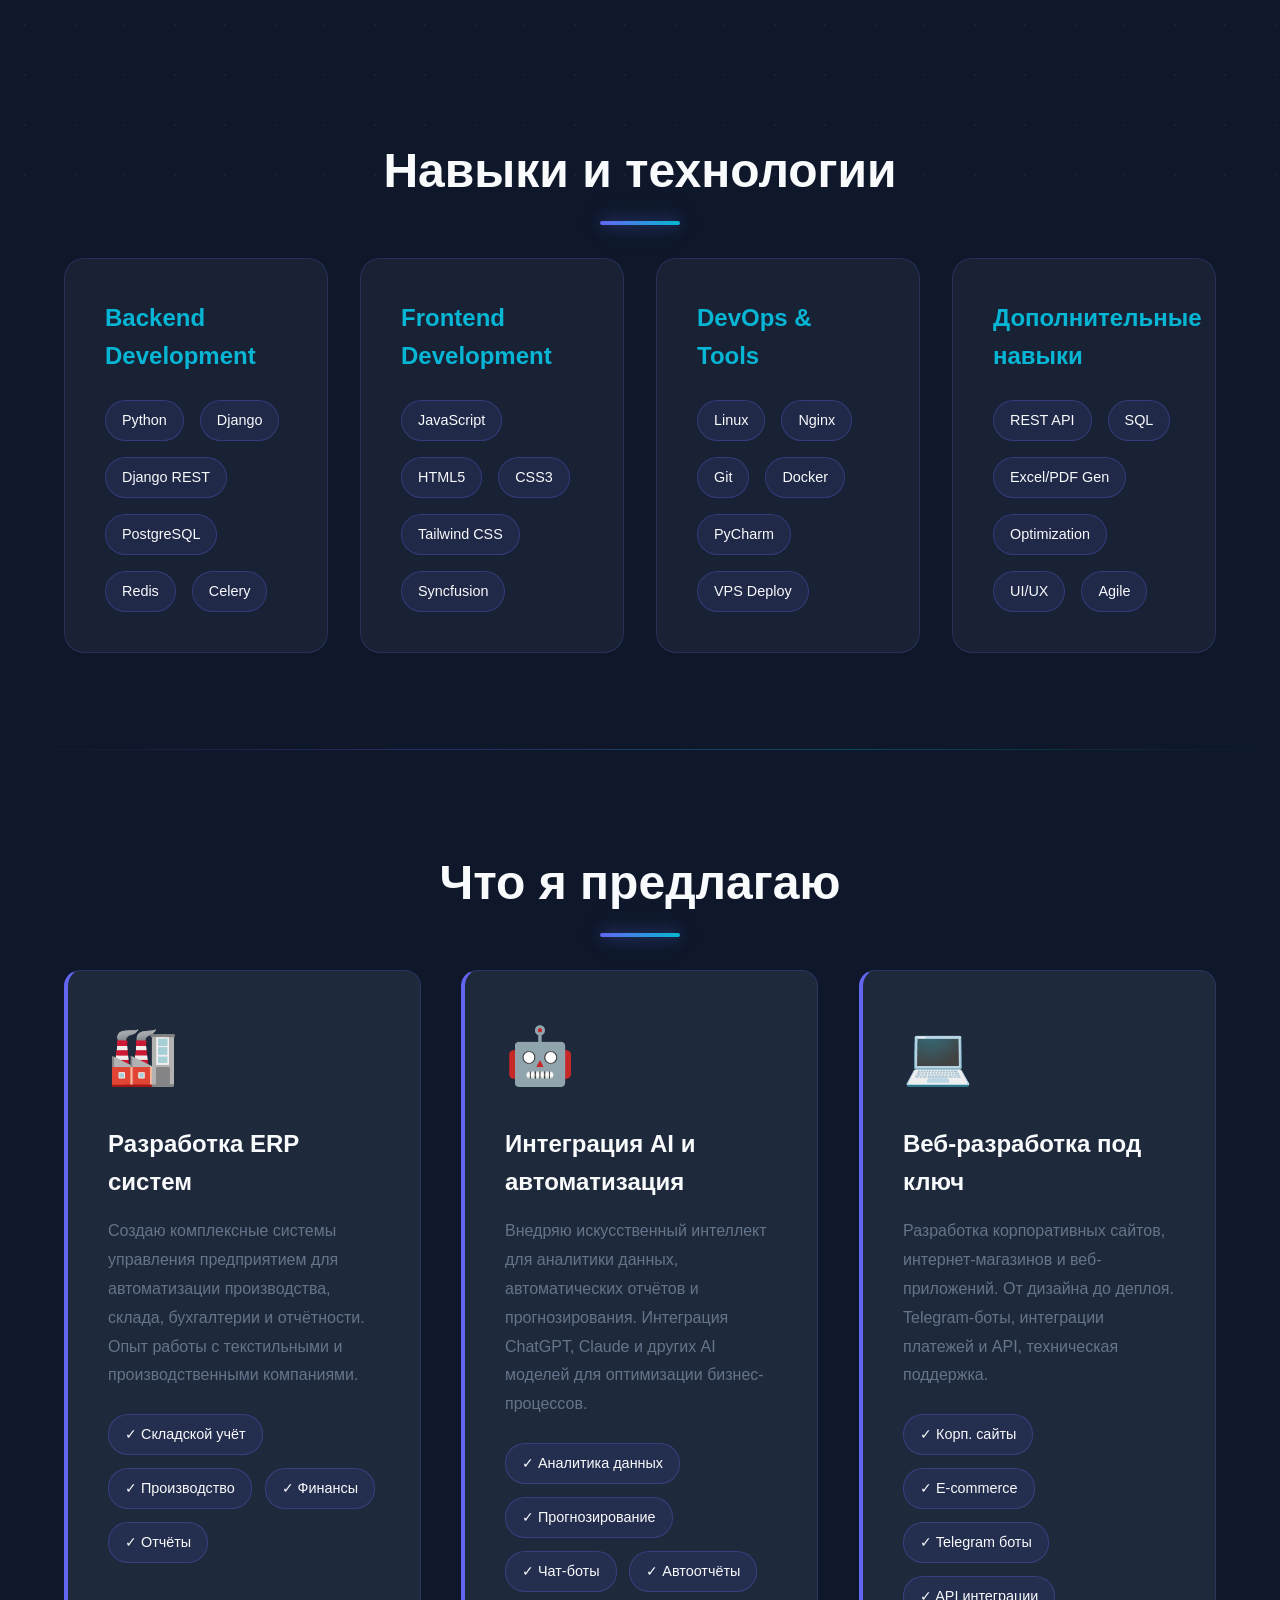
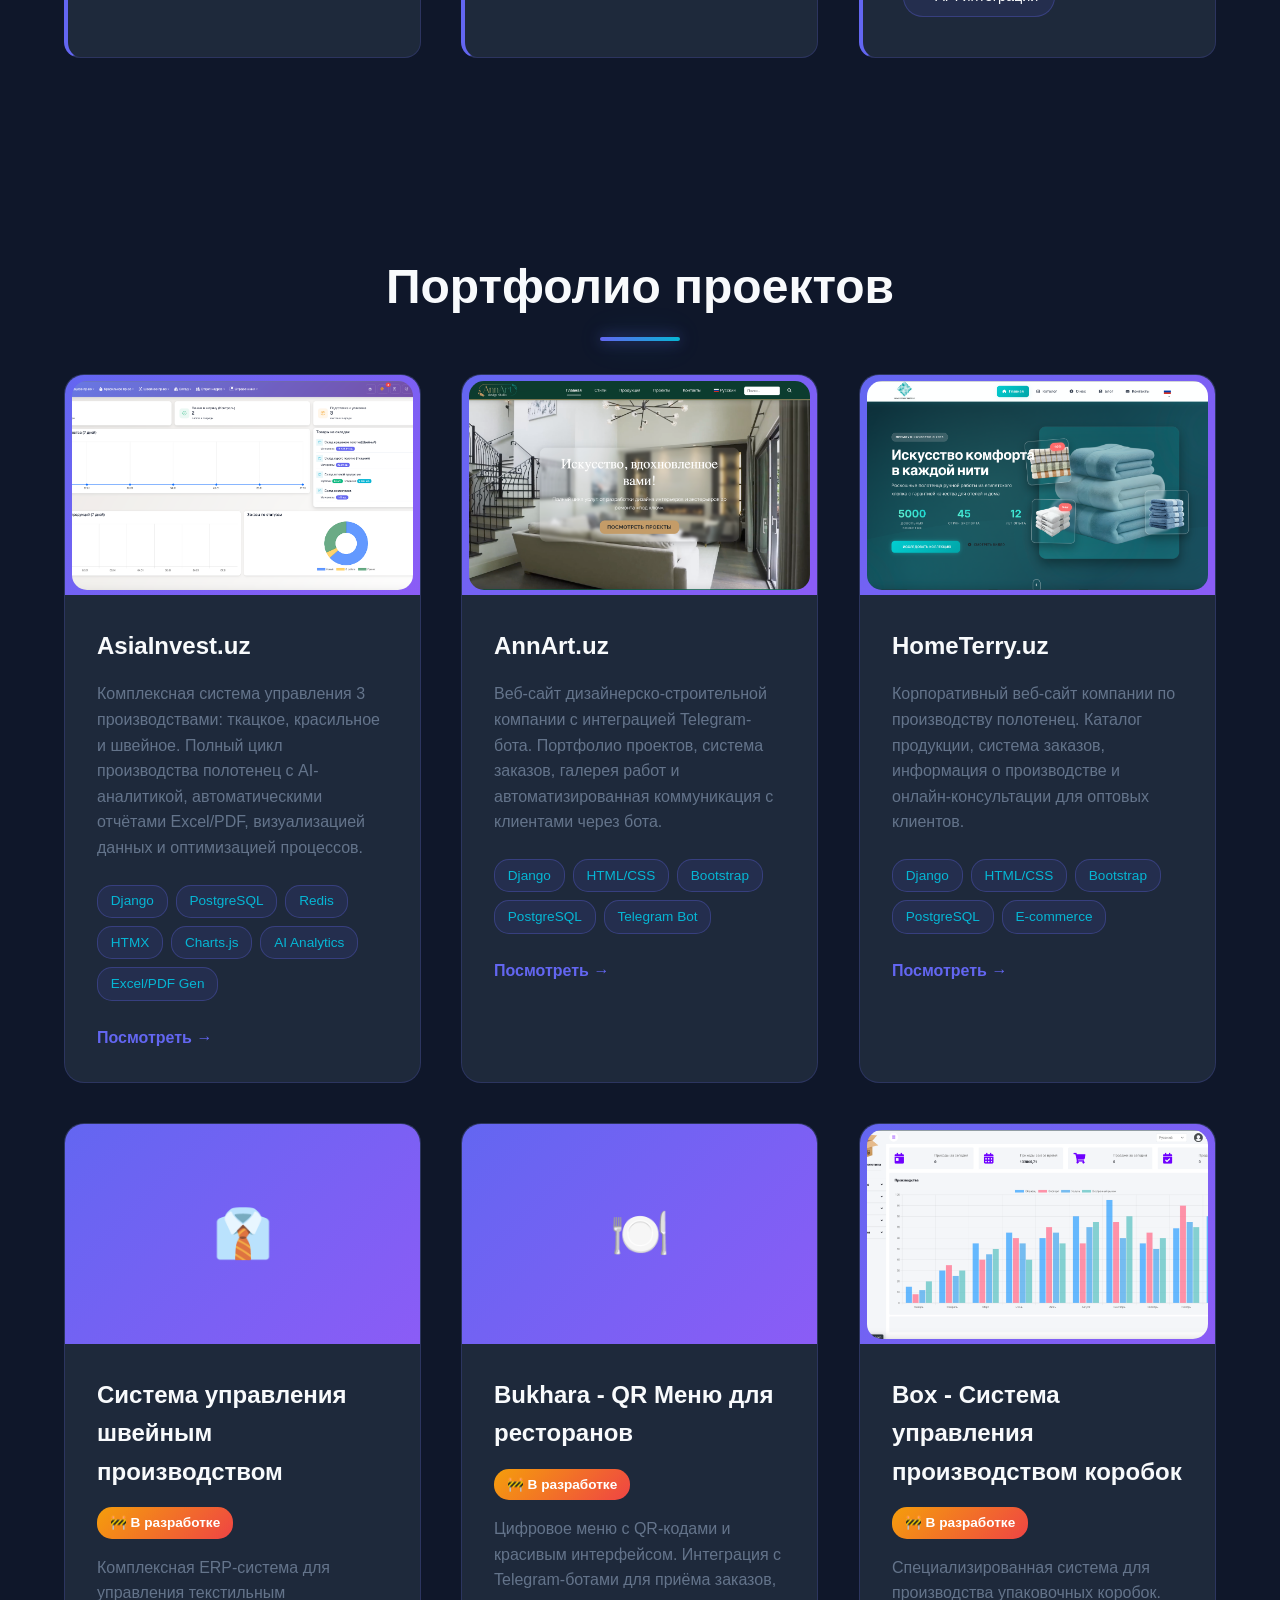
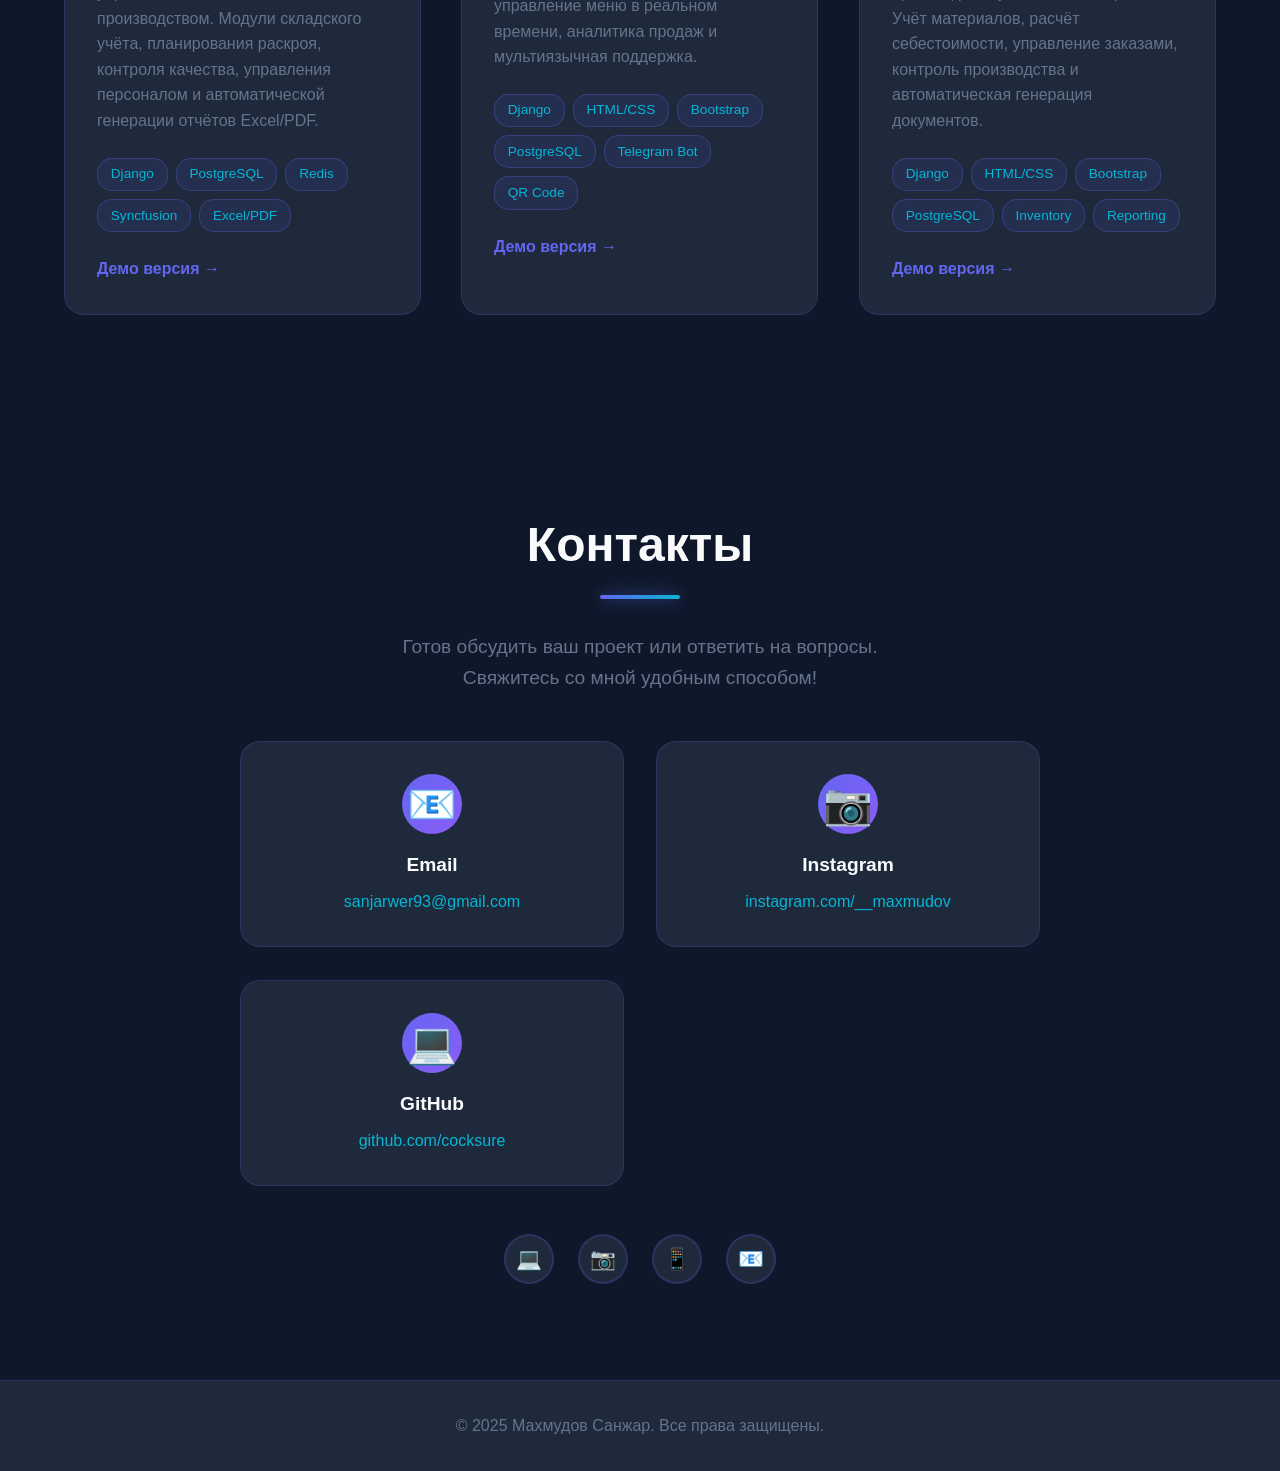
==== commit 8251b7c6: "optimized" ====
--- a/index.html
+++ b/index.html
@@ -1,4 +1,4 @@
-<!DOCTYPE html>
+<!doctype html>
 <html lang="ru">
   <head>
     <meta charset="UTF-8" />
@@ -60,6 +60,9 @@
     <link rel="stylesheet" href="style.css" />
   </head>
   <body data-theme="dark" data-current-lang="ru">
+    <!-- Scroll Progress Bar -->
+    <div class="scroll-progress" id="scrollProgress"></div>
+
     <!-- Background Elements -->
     <div class="bg-animation"></div>
     <div class="particle"></div>
@@ -186,7 +189,7 @@
             <div class="profile-decoration"></div>
             <div class="profile-image">
               <img
-                src="images/avatar.png"
+                src="images/image.png"
                 alt="Санжар Махмудов"
                 width="400"
                 height="400"
--- a/style.css
+++ b/style.css
@@ -279,6 +279,7 @@
 /* Mobile Menu */
 /* ========== ИСПРАВЛЕННОЕ МЕНЮ ========== */
 .mobile-menu-btn {
+  display: none;
   width: 30px;
   height: 30px;
   position: relative;
@@ -348,16 +349,18 @@
   visibility: visible;
 }
 
-/* Плавная анимация для пунктов меню */
-.nav-links li {
-  opacity: 0;
-  transform: translateX(20px);
-  transition: all 0.3s ease;
-}
-
-.nav-links.active li {
-  opacity: 1;
-  transform: translateX(0);
+/* Плавная анимация для пунктов меню — только на мобильных */
+@media (max-width: 968px) {
+  .nav-links li {
+    opacity: 0;
+    transform: translateX(20px);
+    transition: opacity 0.3s ease, transform 0.3s ease;
+  }
+
+  .nav-links.active li {
+    opacity: 1;
+    transform: translateX(0);
+  }
 }
 
 .nav-links.active li:nth-child(1) {
@@ -2021,3 +2024,237 @@
     right: 0;
   }
 }
+
+/* ========== STAGGERED CARD ANIMATIONS ========== */
+
+.card-animate {
+  opacity: 0;
+  transform: translateY(40px) scale(0.96);
+}
+
+.card-animate.card-visible {
+  animation: cardReveal 0.65s cubic-bezier(0.23, 1, 0.32, 1) forwards;
+}
+
+@keyframes cardReveal {
+  to {
+    opacity: 1;
+    transform: translateY(0) scale(1);
+  }
+}
+
+/* ========== MODERN UPGRADES ========== */
+
+/* Scroll Progress Bar */
+.scroll-progress {
+  position: fixed;
+  top: 0;
+  left: 0;
+  height: 3px;
+  width: 0%;
+  background: linear-gradient(90deg, var(--primary), var(--accent), var(--secondary));
+  z-index: 10000;
+  box-shadow: 0 0 12px rgba(99, 102, 241, 0.7), 0 0 24px rgba(6, 182, 212, 0.4);
+  transition: width 0.05s linear;
+}
+
+/* Cursor Glow */
+.cursor-glow {
+  position: fixed;
+  width: 600px;
+  height: 600px;
+  border-radius: 50%;
+  background: radial-gradient(circle, rgba(99, 102, 241, 0.07), transparent 70%);
+  pointer-events: none;
+  transform: translate(-50%, -50%);
+  z-index: 0;
+  will-change: left, top;
+  mix-blend-mode: screen;
+}
+
+[data-theme="light"] .cursor-glow {
+  background: radial-gradient(circle, rgba(99, 102, 241, 0.04), transparent 70%);
+  mix-blend-mode: multiply;
+}
+
+/* Typing cursor */
+.typing-cursor {
+  display: inline-block;
+  width: 2px;
+  height: 1.1em;
+  background: var(--accent);
+  margin-left: 3px;
+  vertical-align: text-bottom;
+  border-radius: 1px;
+  animation: blink-cursor 0.7s ease-in-out infinite;
+}
+
+@keyframes blink-cursor {
+  0%, 100% { opacity: 1; }
+  50% { opacity: 0; }
+}
+
+/* Active nav link */
+.nav-links a.active-link {
+  color: var(--accent) !important;
+}
+
+.nav-links a.active-link::after {
+  width: 100% !important;
+}
+
+/* Enhanced background mesh gradient */
+.bg-animation::after {
+  content: '';
+  position: absolute;
+  inset: 0;
+  background:
+    radial-gradient(ellipse 80% 60% at 10% 40%, rgba(99, 102, 241, 0.13) 0%, transparent 65%),
+    radial-gradient(ellipse 60% 50% at 90% 10%, rgba(139, 92, 246, 0.09) 0%, transparent 65%),
+    radial-gradient(ellipse 50% 40% at 60% 90%, rgba(6, 182, 212, 0.09) 0%, transparent 65%);
+  animation: meshPulse 14s ease-in-out infinite alternate;
+}
+
+@keyframes meshPulse {
+  0% { opacity: 0.5; transform: scale(1); }
+  100% { opacity: 1; transform: scale(1.06); }
+}
+
+/* Hero name drop glow */
+.hero-text h1 {
+  filter: drop-shadow(0 0 40px rgba(99, 102, 241, 0.28));
+}
+
+/* Section title neon underline */
+.section-title::after {
+  box-shadow: 0 0 14px rgba(99, 102, 241, 0.55), 0 0 30px rgba(6, 182, 212, 0.3);
+}
+
+/* Card tilt transition override (smooth restore) */
+.project-card,
+.service-card,
+.stat-card,
+.skill-category {
+  transition: transform 0.4s cubic-bezier(0.23, 1, 0.32, 1),
+    box-shadow 0.4s ease,
+    border-color 0.3s ease !important;
+}
+
+/* Card glow on hover */
+.project-card:hover {
+  box-shadow:
+    0 25px 60px rgba(99, 102, 241, 0.28),
+    0 0 0 1px rgba(99, 102, 241, 0.25),
+    inset 0 0 80px rgba(99, 102, 241, 0.03) !important;
+}
+
+.service-card:hover {
+  box-shadow: 0 25px 60px rgba(99, 102, 241, 0.25) !important;
+}
+
+.skill-category:hover {
+  box-shadow: 0 20px 50px rgba(99, 102, 241, 0.25) !important;
+}
+
+/* Skill tag glow */
+.skill-tag:hover {
+  box-shadow: 0 0 18px rgba(99, 102, 241, 0.55) !important;
+}
+
+/* Logo hover glow */
+.logo:hover {
+  animation: none;
+  opacity: 1;
+  filter: drop-shadow(0 0 16px rgba(99, 102, 241, 0.9));
+  cursor: pointer;
+}
+
+/* Scroll-to-top glow */
+.scroll-top:hover {
+  box-shadow: 0 0 28px rgba(99, 102, 241, 0.75), 0 5px 20px rgba(99, 102, 241, 0.4) !important;
+}
+
+/* Fix contact card tilt */
+.contact-card:hover {
+  transform: translateY(-8px) !important;
+}
+
+/* ========== MOBILE POLISH ========== */
+
+/* Отключить тяжёлый mesh-gradient на мобильных */
+@media (max-width: 768px) {
+  .bg-animation::after {
+    display: none;
+  }
+}
+
+/* Stat cards — держать 2 колонки на маленьких экранах */
+@media (max-width: 640px) {
+  .about-stats {
+    grid-template-columns: repeat(2, 1fr) !important;
+  }
+}
+
+/* Улучшенный mobile hero */
+@media (max-width: 968px) {
+  .hero {
+    padding-top: 100px;
+    padding-bottom: 3rem;
+    min-height: 100svh;
+  }
+
+  .hero-content {
+    text-align: center;
+  }
+
+  .cta-buttons {
+    justify-content: center;
+  }
+
+  .hero-text .profession::after {
+    left: 50%;
+    transform: translateX(-50%);
+  }
+
+  .section-title::after {
+    left: 50%;
+    transform: translateX(-50%);
+  }
+}
+
+/* Мобильное меню — стиль */
+@media (max-width: 968px) {
+  .nav-links {
+    border-left: 1px solid var(--border-color);
+  }
+
+  .nav-links a {
+    font-size: 1.1rem;
+    padding: 0.9rem 1rem;
+  }
+
+  .lang-switcher {
+    justify-content: center;
+    width: 100%;
+  }
+}
+
+/* Минимальный размер тач-целей */
+@media (max-width: 768px) {
+  .btn,
+  .lang-btn,
+  .scroll-top,
+  .social-link,
+  .project-link {
+    min-height: 44px;
+  }
+
+  .project-image {
+    height: 190px;
+  }
+
+  /* Убрать typing cursor на маленьких экранах чтобы не ломал layout */
+  .typing-cursor {
+    display: none;
+  }
+}
--- a/style.css
+++ b/style.css
@@ -279,6 +279,7 @@
 /* Mobile Menu */
 /* ========== ИСПРАВЛЕННОЕ МЕНЮ ========== */
 .mobile-menu-btn {
+  display: none;
   width: 30px;
   height: 30px;
   position: relative;
@@ -348,16 +349,18 @@
   visibility: visible;
 }
 
-/* Плавная анимация для пунктов меню */
-.nav-links li {
-  opacity: 0;
-  transform: translateX(20px);
-  transition: all 0.3s ease;
-}
-
-.nav-links.active li {
-  opacity: 1;
-  transform: translateX(0);
+/* Плавная анимация для пунктов меню — только на мобильных */
+@media (max-width: 968px) {
+  .nav-links li {
+    opacity: 0;
+    transform: translateX(20px);
+    transition: opacity 0.3s ease, transform 0.3s ease;
+  }
+
+  .nav-links.active li {
+    opacity: 1;
+    transform: translateX(0);
+  }
 }
 
 .nav-links.active li:nth-child(1) {
@@ -2021,3 +2024,237 @@
     right: 0;
   }
 }
+
+/* ========== STAGGERED CARD ANIMATIONS ========== */
+
+.card-animate {
+  opacity: 0;
+  transform: translateY(40px) scale(0.96);
+}
+
+.card-animate.card-visible {
+  animation: cardReveal 0.65s cubic-bezier(0.23, 1, 0.32, 1) forwards;
+}
+
+@keyframes cardReveal {
+  to {
+    opacity: 1;
+    transform: translateY(0) scale(1);
+  }
+}
+
+/* ========== MODERN UPGRADES ========== */
+
+/* Scroll Progress Bar */
+.scroll-progress {
+  position: fixed;
+  top: 0;
+  left: 0;
+  height: 3px;
+  width: 0%;
+  background: linear-gradient(90deg, var(--primary), var(--accent), var(--secondary));
+  z-index: 10000;
+  box-shadow: 0 0 12px rgba(99, 102, 241, 0.7), 0 0 24px rgba(6, 182, 212, 0.4);
+  transition: width 0.05s linear;
+}
+
+/* Cursor Glow */
+.cursor-glow {
+  position: fixed;
+  width: 600px;
+  height: 600px;
+  border-radius: 50%;
+  background: radial-gradient(circle, rgba(99, 102, 241, 0.07), transparent 70%);
+  pointer-events: none;
+  transform: translate(-50%, -50%);
+  z-index: 0;
+  will-change: left, top;
+  mix-blend-mode: screen;
+}
+
+[data-theme="light"] .cursor-glow {
+  background: radial-gradient(circle, rgba(99, 102, 241, 0.04), transparent 70%);
+  mix-blend-mode: multiply;
+}
+
+/* Typing cursor */
+.typing-cursor {
+  display: inline-block;
+  width: 2px;
+  height: 1.1em;
+  background: var(--accent);
+  margin-left: 3px;
+  vertical-align: text-bottom;
+  border-radius: 1px;
+  animation: blink-cursor 0.7s ease-in-out infinite;
+}
+
+@keyframes blink-cursor {
+  0%, 100% { opacity: 1; }
+  50% { opacity: 0; }
+}
+
+/* Active nav link */
+.nav-links a.active-link {
+  color: var(--accent) !important;
+}
+
+.nav-links a.active-link::after {
+  width: 100% !important;
+}
+
+/* Enhanced background mesh gradient */
+.bg-animation::after {
+  content: '';
+  position: absolute;
+  inset: 0;
+  background:
+    radial-gradient(ellipse 80% 60% at 10% 40%, rgba(99, 102, 241, 0.13) 0%, transparent 65%),
+    radial-gradient(ellipse 60% 50% at 90% 10%, rgba(139, 92, 246, 0.09) 0%, transparent 65%),
+    radial-gradient(ellipse 50% 40% at 60% 90%, rgba(6, 182, 212, 0.09) 0%, transparent 65%);
+  animation: meshPulse 14s ease-in-out infinite alternate;
+}
+
+@keyframes meshPulse {
+  0% { opacity: 0.5; transform: scale(1); }
+  100% { opacity: 1; transform: scale(1.06); }
+}
+
+/* Hero name drop glow */
+.hero-text h1 {
+  filter: drop-shadow(0 0 40px rgba(99, 102, 241, 0.28));
+}
+
+/* Section title neon underline */
+.section-title::after {
+  box-shadow: 0 0 14px rgba(99, 102, 241, 0.55), 0 0 30px rgba(6, 182, 212, 0.3);
+}
+
+/* Card tilt transition override (smooth restore) */
+.project-card,
+.service-card,
+.stat-card,
+.skill-category {
+  transition: transform 0.4s cubic-bezier(0.23, 1, 0.32, 1),
+    box-shadow 0.4s ease,
+    border-color 0.3s ease !important;
+}
+
+/* Card glow on hover */
+.project-card:hover {
+  box-shadow:
+    0 25px 60px rgba(99, 102, 241, 0.28),
+    0 0 0 1px rgba(99, 102, 241, 0.25),
+    inset 0 0 80px rgba(99, 102, 241, 0.03) !important;
+}
+
+.service-card:hover {
+  box-shadow: 0 25px 60px rgba(99, 102, 241, 0.25) !important;
+}
+
+.skill-category:hover {
+  box-shadow: 0 20px 50px rgba(99, 102, 241, 0.25) !important;
+}
+
+/* Skill tag glow */
+.skill-tag:hover {
+  box-shadow: 0 0 18px rgba(99, 102, 241, 0.55) !important;
+}
+
+/* Logo hover glow */
+.logo:hover {
+  animation: none;
+  opacity: 1;
+  filter: drop-shadow(0 0 16px rgba(99, 102, 241, 0.9));
+  cursor: pointer;
+}
+
+/* Scroll-to-top glow */
+.scroll-top:hover {
+  box-shadow: 0 0 28px rgba(99, 102, 241, 0.75), 0 5px 20px rgba(99, 102, 241, 0.4) !important;
+}
+
+/* Fix contact card tilt */
+.contact-card:hover {
+  transform: translateY(-8px) !important;
+}
+
+/* ========== MOBILE POLISH ========== */
+
+/* Отключить тяжёлый mesh-gradient на мобильных */
+@media (max-width: 768px) {
+  .bg-animation::after {
+    display: none;
+  }
+}
+
+/* Stat cards — держать 2 колонки на маленьких экранах */
+@media (max-width: 640px) {
+  .about-stats {
+    grid-template-columns: repeat(2, 1fr) !important;
+  }
+}
+
+/* Улучшенный mobile hero */
+@media (max-width: 968px) {
+  .hero {
+    padding-top: 100px;
+    padding-bottom: 3rem;
+    min-height: 100svh;
+  }
+
+  .hero-content {
+    text-align: center;
+  }
+
+  .cta-buttons {
+    justify-content: center;
+  }
+
+  .hero-text .profession::after {
+    left: 50%;
+    transform: translateX(-50%);
+  }
+
+  .section-title::after {
+    left: 50%;
+    transform: translateX(-50%);
+  }
+}
+
+/* Мобильное меню — стиль */
+@media (max-width: 968px) {
+  .nav-links {
+    border-left: 1px solid var(--border-color);
+  }
+
+  .nav-links a {
+    font-size: 1.1rem;
+    padding: 0.9rem 1rem;
+  }
+
+  .lang-switcher {
+    justify-content: center;
+    width: 100%;
+  }
+}
+
+/* Минимальный размер тач-целей */
+@media (max-width: 768px) {
+  .btn,
+  .lang-btn,
+  .scroll-top,
+  .social-link,
+  .project-link {
+    min-height: 44px;
+  }
+
+  .project-image {
+    height: 190px;
+  }
+
+  /* Убрать typing cursor на маленьких экранах чтобы не ломал layout */
+  .typing-cursor {
+    display: none;
+  }
+}
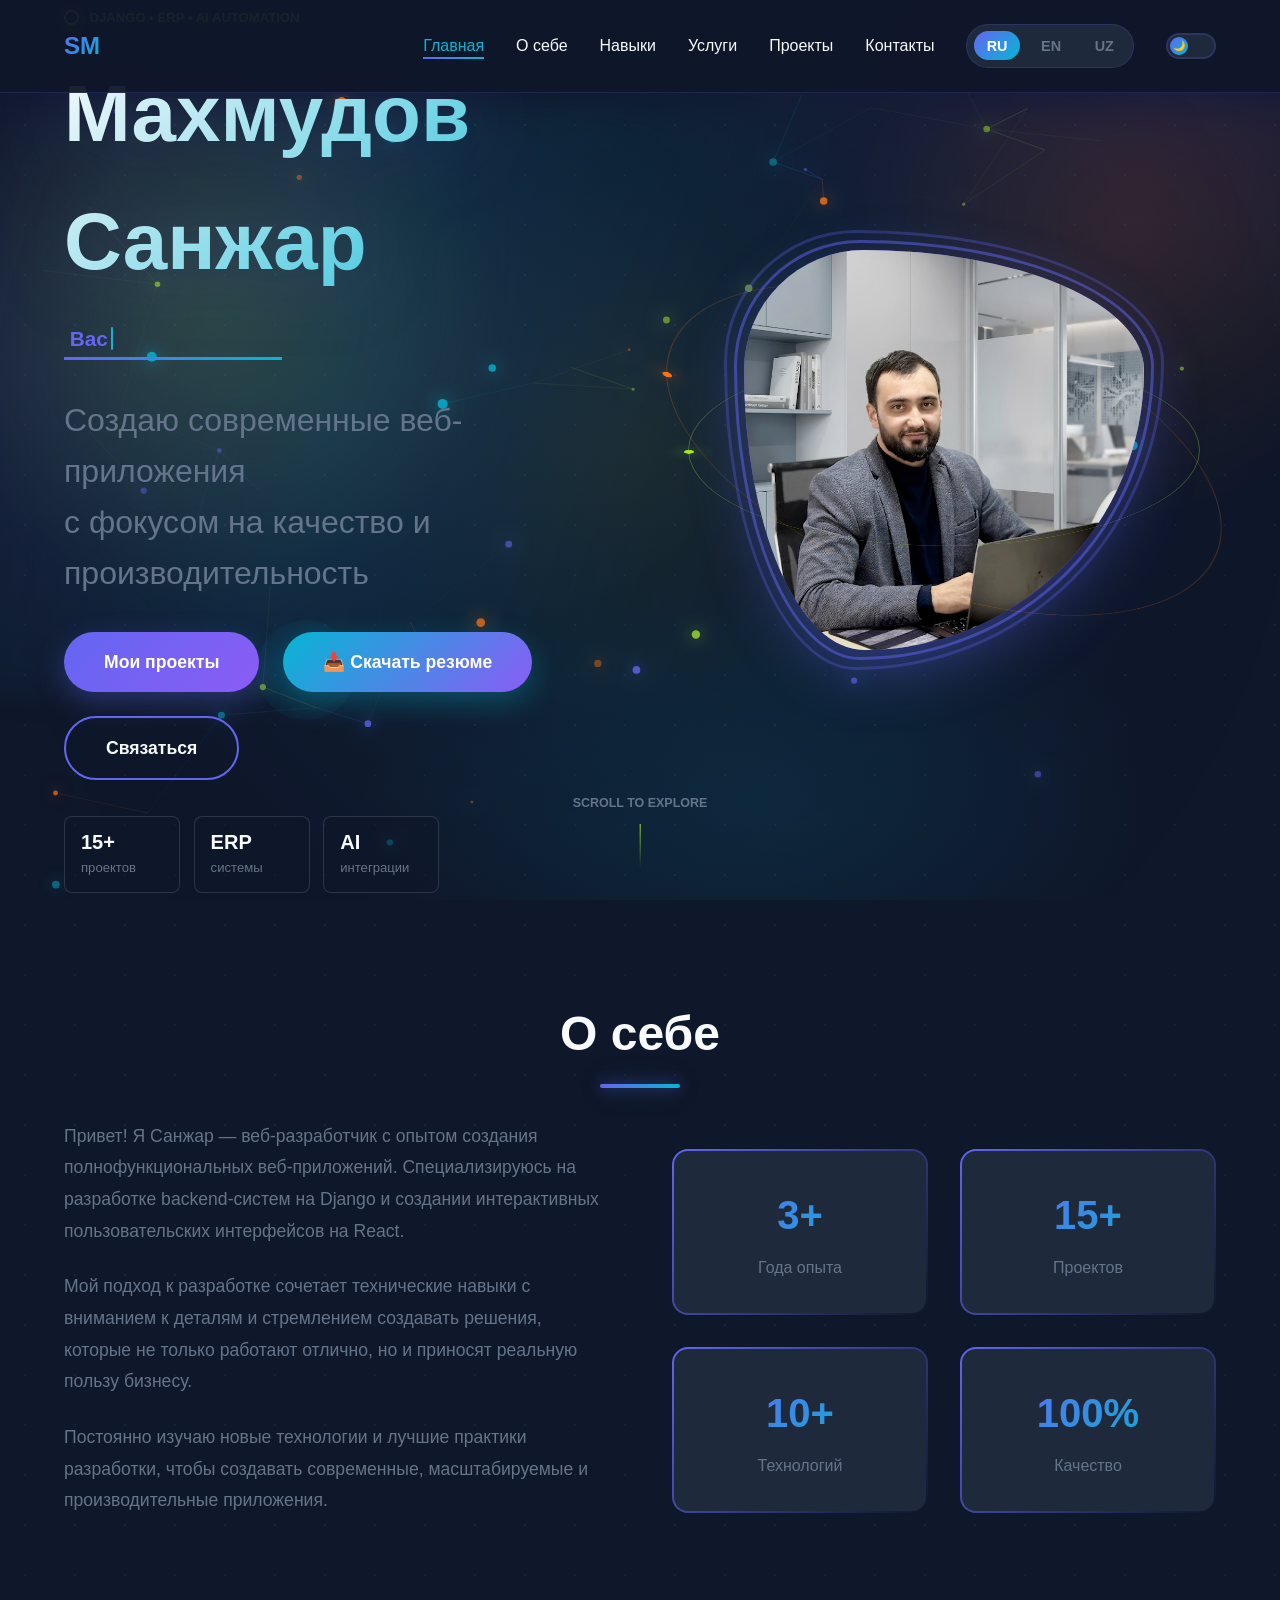
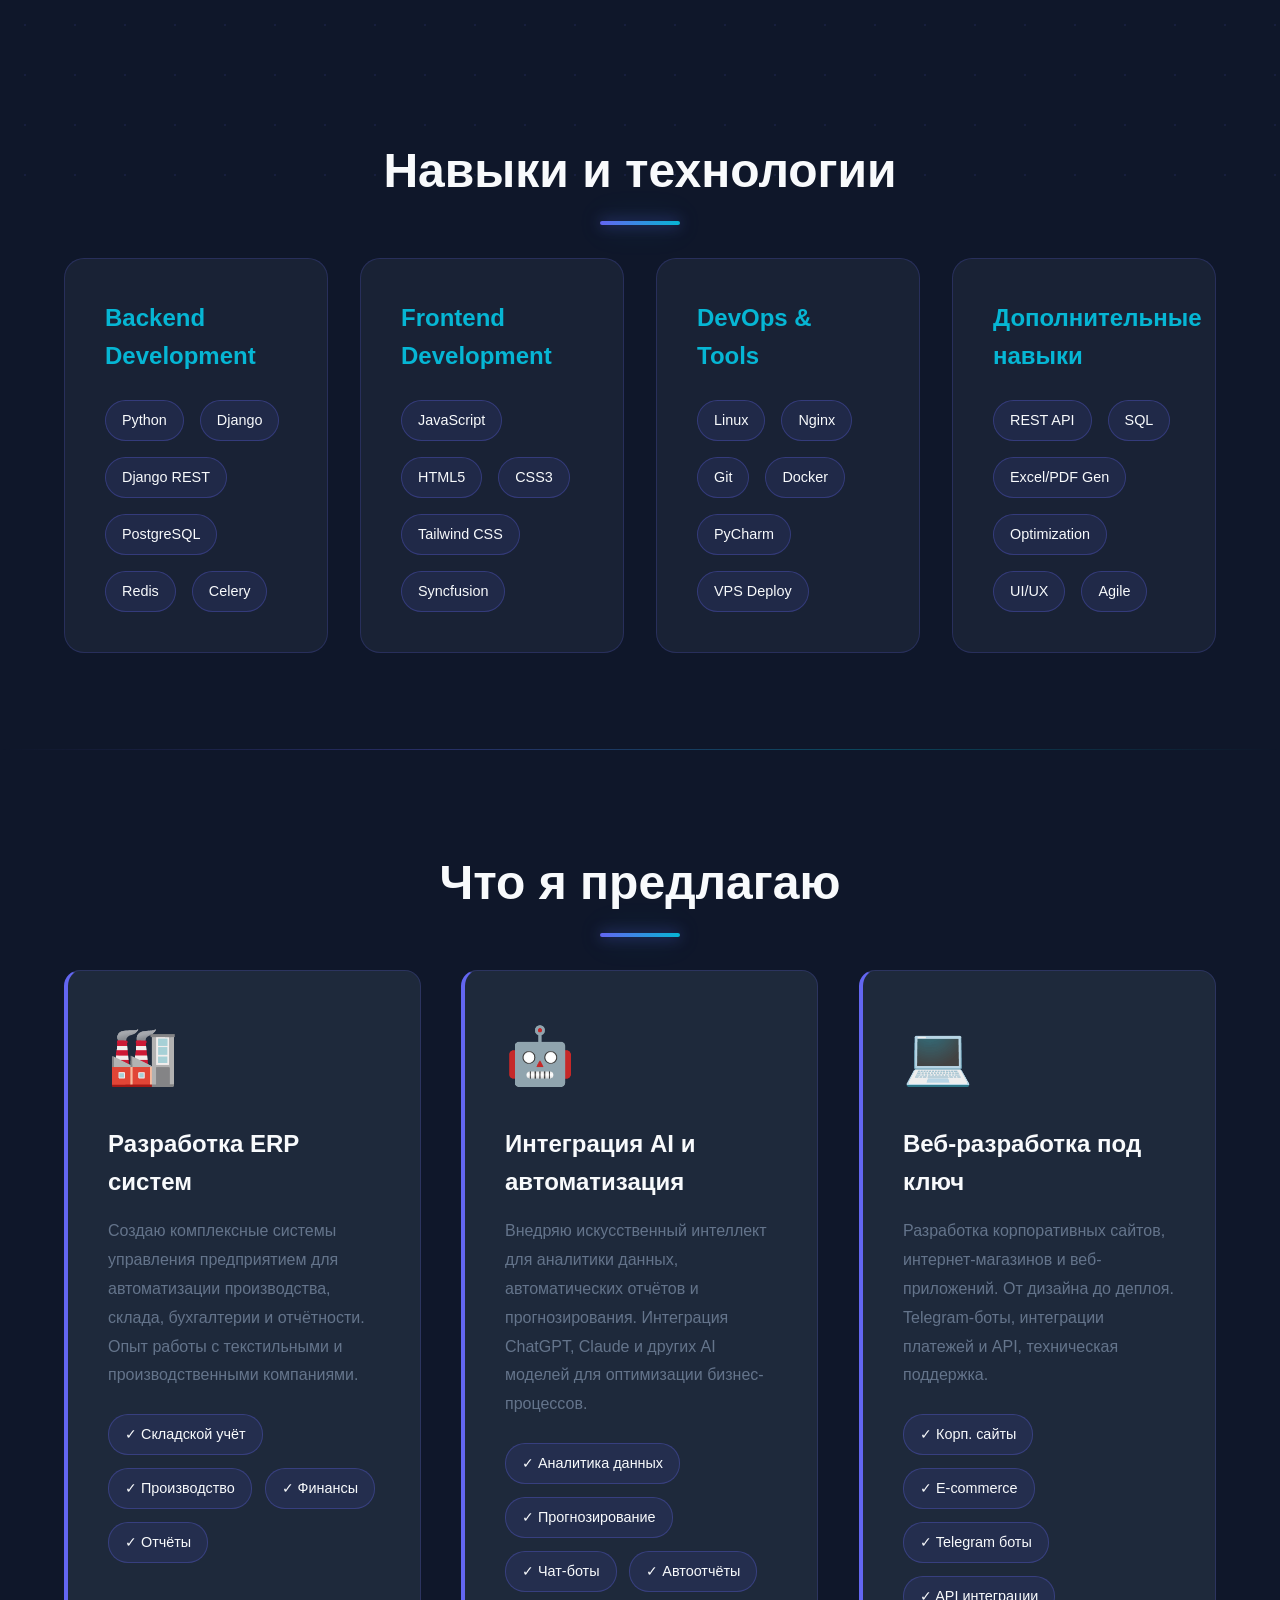
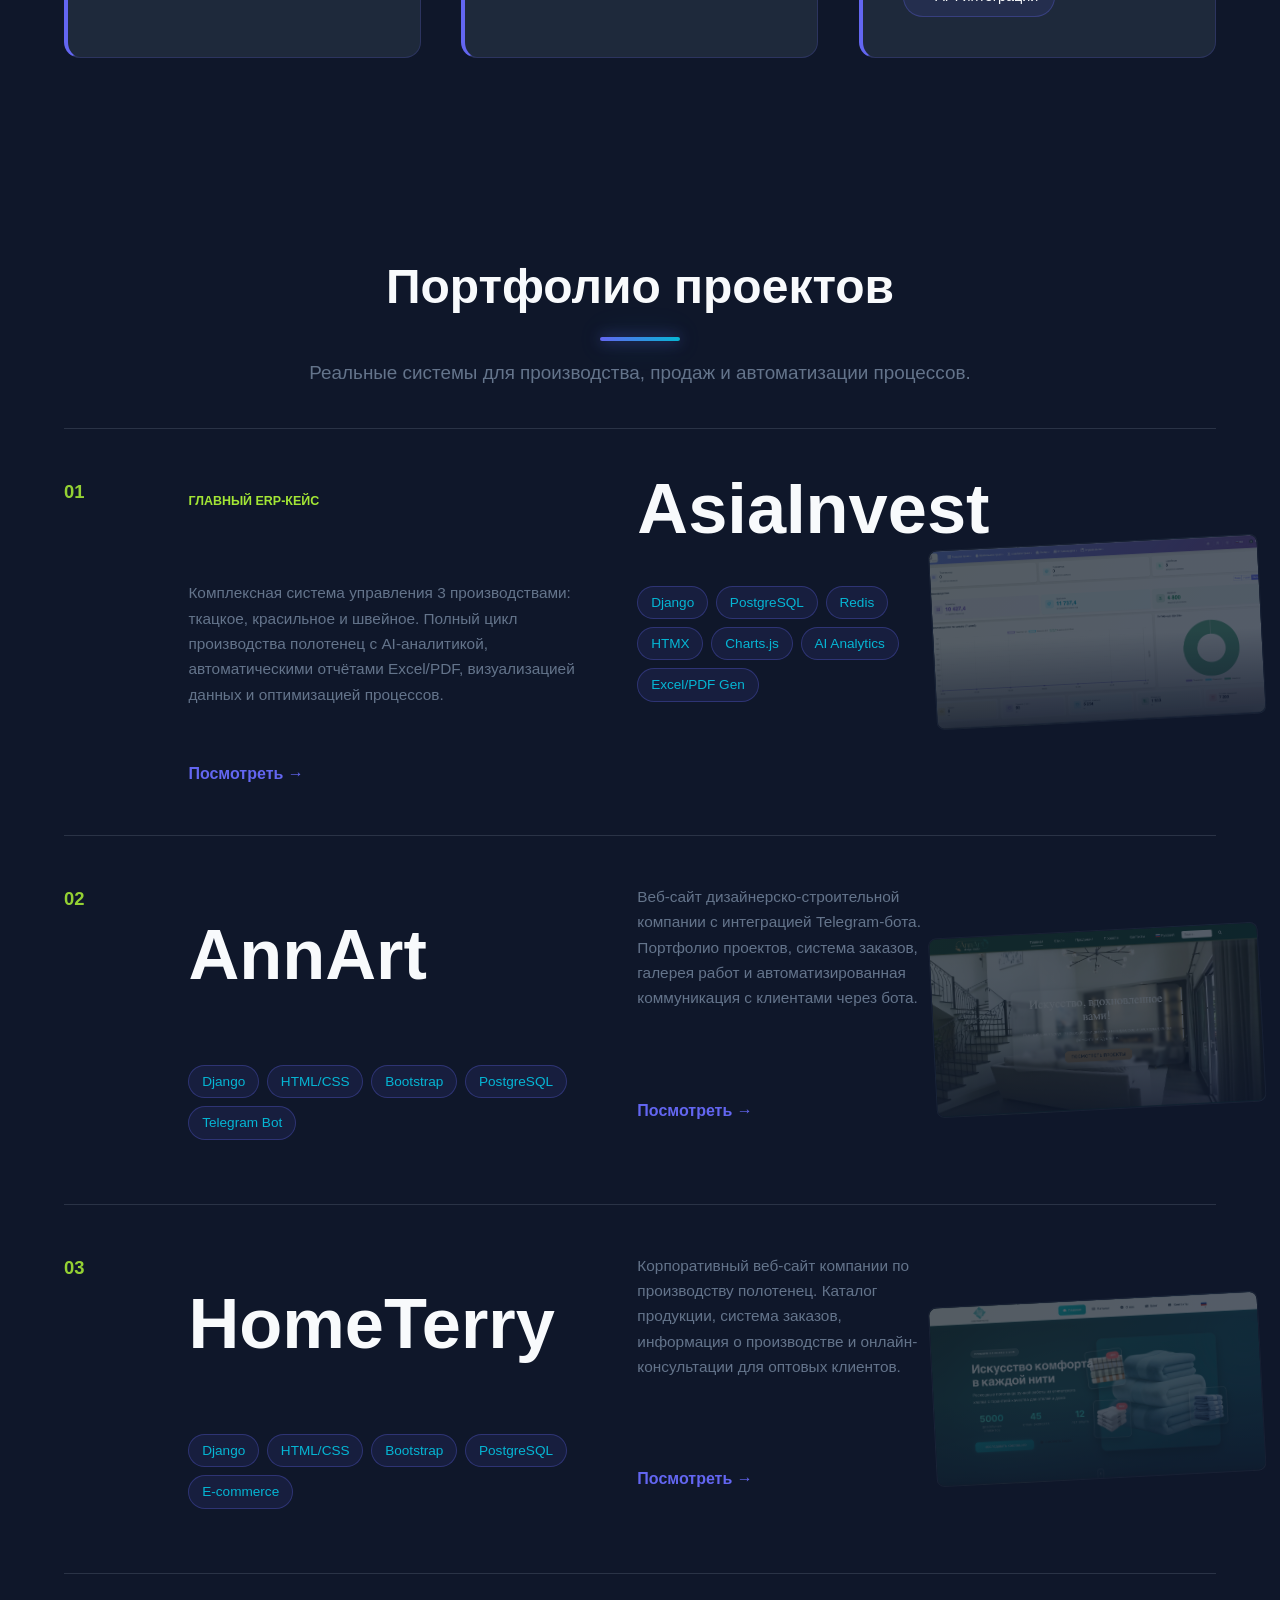
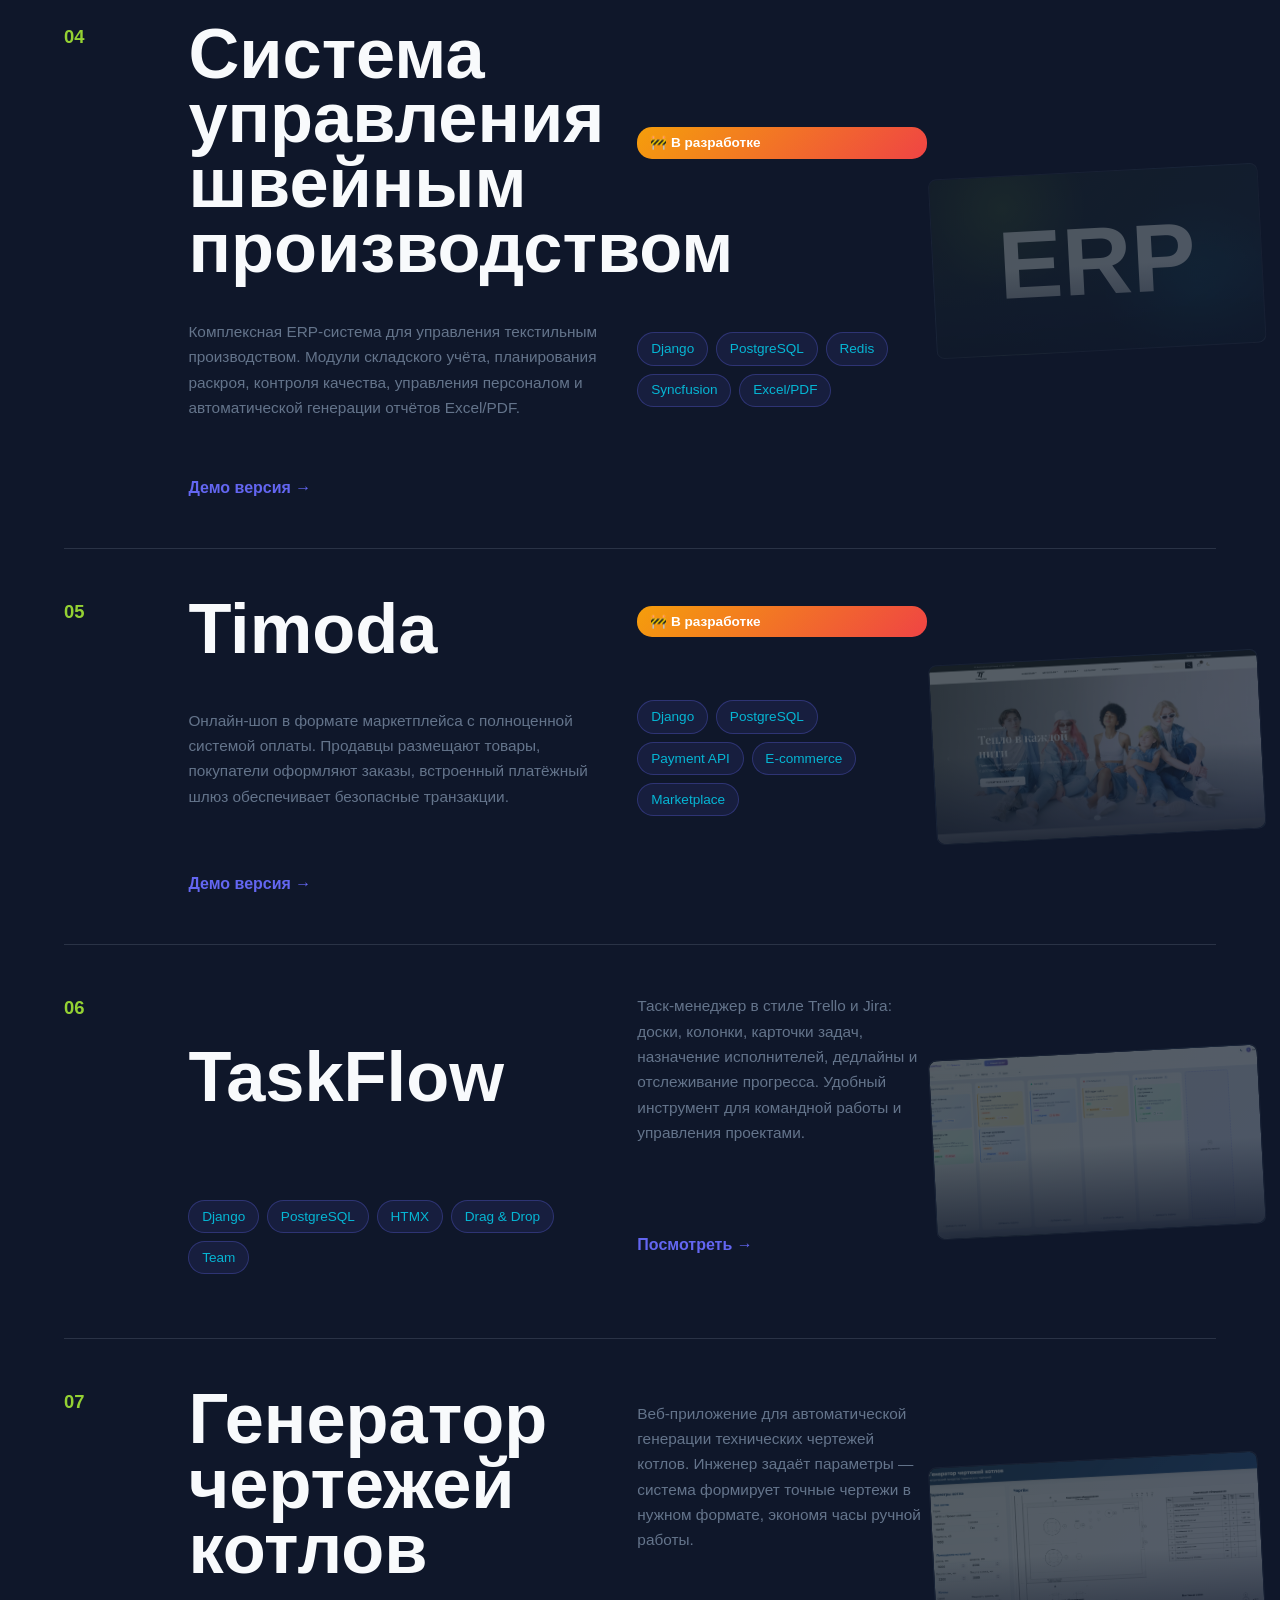
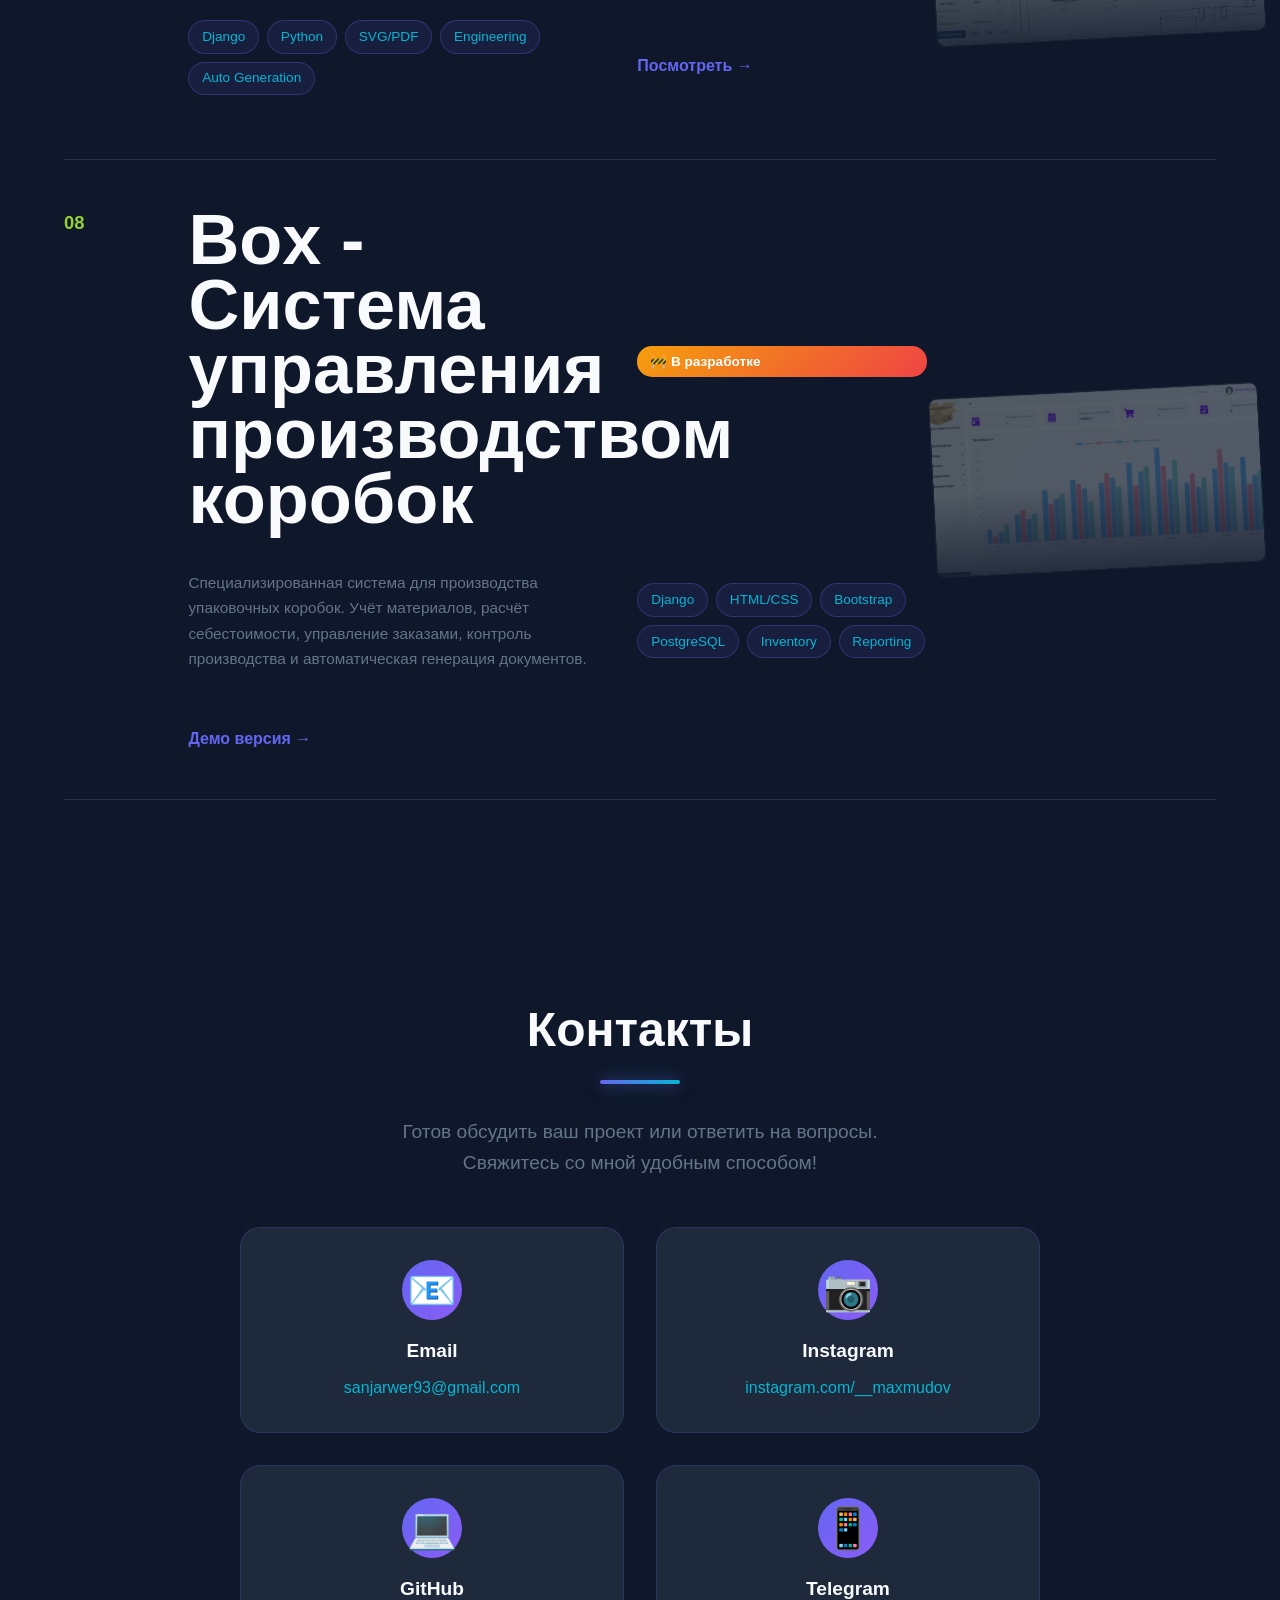
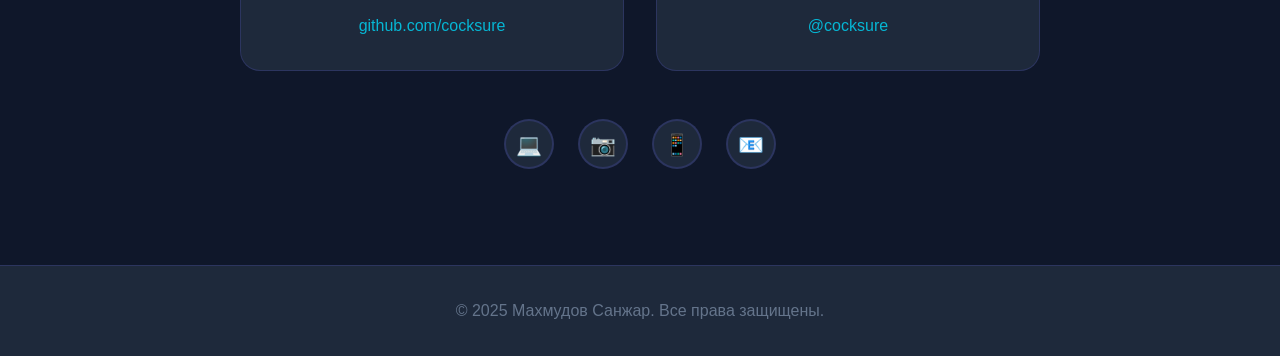
==== commit 6fb99e08: "upgradet" ====
--- a/index.html
+++ b/index.html
@@ -144,8 +144,19 @@
 
     <!-- Hero Section -->
     <section class="hero" id="home">
+      <canvas
+        class="hero-visualizer"
+        id="heroVisualizer"
+        aria-hidden="true"
+      ></canvas>
       <div class="hero-content">
         <div class="hero-text">
+          <div class="hero-kicker">
+            <span data-lang="ru">Django • ERP • AI Automation</span>
+            <span data-lang="en">Django • ERP • AI Automation</span>
+            <span data-lang="uz">Django • ERP • AI Avtomatlashtirish</span>
+          </div>
+
           <h1 data-lang="ru">Махмудов Санжар</h1>
           <h1 data-lang="en">Makhmudov Sanjar</h1>
           <h1 data-lang="uz">Mahmudov Sanjar</h1>
@@ -182,11 +193,34 @@
               <span data-lang="uz">Bog'lanish</span>
             </a>
           </div>
+
+          <div class="hero-metrics" aria-label="Project highlights">
+            <div>
+              <strong>15+</strong>
+              <span data-lang="ru">проектов</span>
+              <span data-lang="en">projects</span>
+              <span data-lang="uz">loyiha</span>
+            </div>
+            <div>
+              <strong>ERP</strong>
+              <span data-lang="ru">системы</span>
+              <span data-lang="en">systems</span>
+              <span data-lang="uz">tizimlar</span>
+            </div>
+            <div>
+              <strong>AI</strong>
+              <span data-lang="ru">интеграции</span>
+              <span data-lang="en">integrations</span>
+              <span data-lang="uz">integratsiya</span>
+            </div>
+          </div>
         </div>
         <div class="hero-image">
           <div class="profile-container">
-            <div class="profile-decoration"></div>
-            <div class="profile-decoration"></div>
+            <div class="orbit-ring orbit-ring-one"></div>
+            <div class="orbit-ring orbit-ring-two"></div>
+            <div class="profile-decoration decoration-one"></div>
+            <div class="profile-decoration decoration-two"></div>
             <div class="profile-image">
               <img
                 src="images/image.png"
@@ -199,6 +233,11 @@
           </div>
         </div>
       </div>
+      <a class="scroll-explore" href="#about" aria-label="Scroll to about">
+        <span data-lang="ru">scroll to explore</span>
+        <span data-lang="en">scroll to explore</span>
+        <span data-lang="uz">scroll to explore</span>
+      </a>
     </section>
 
     <!-- About Section -->
@@ -485,15 +524,32 @@
       <h2 class="section-title" data-lang="en">Project Portfolio</h2>
       <h2 class="section-title" data-lang="uz">Loyihalar portfeli</h2>
 
+      <div class="projects-intro">
+        <p data-lang="ru">
+          Реальные системы для производства, продаж и автоматизации процессов.
+        </p>
+        <p data-lang="en">
+          Real systems for production, sales and business process automation.
+        </p>
+        <p data-lang="uz">
+          Ishlab chiqarish, savdo va jarayonlarni avtomatlashtirish uchun real
+          tizimlar.
+        </p>
+      </div>
+
       <div class="projects-grid">
         <!-- AsiaInvest.uz -->
-        <div class="project-card">
+        <div class="project-card project-featured">
           <div class="project-image">
-            <!-- Вместо эмодзи настоящий скриншот -->
             <img src="images/asiainvest.png" alt="AsiaInvest" />
           </div>
           <div class="project-content">
-            <h3>AsiaInvest.uz</h3>
+            <div class="project-eyebrow">
+              <span data-lang="ru">Главный ERP-кейс</span>
+              <span data-lang="en">Featured ERP case</span>
+              <span data-lang="uz">Asosiy ERP loyiha</span>
+            </div>
+            <h3>AsiaInvest</h3>
 
             <p data-lang="ru">
               Комплексная система управления 3 производствами: ткацкое,
@@ -540,10 +596,10 @@
         <!-- AnnArt.uz -->
         <div class="project-card">
           <div class="project-image">
-            <img src="images/annart.png" alt="AsiaInvest" />
+            <img src="images/annart.png" alt="AnnArt" />
           </div>
           <div class="project-content">
-            <h3>AnnArt.uz</h3>
+            <h3>AnnArt</h3>
 
             <p data-lang="ru">
               Веб-сайт дизайнерско-строительной компании с интеграцией
@@ -581,10 +637,10 @@
         <!-- HomeTerry.uz -->
         <div class="project-card">
           <div class="project-image">
-            <img src="images/hometerry.png" alt="AsiaInvest" />
+            <img src="images/hometerry.png" alt="HomeTerry" />
           </div>
           <div class="project-content">
-            <h3>HomeTerry.uz</h3>
+            <h3>HomeTerry</h3>
 
             <p data-lang="ru">
               Корпоративный веб-сайт компании по производству полотенец. Каталог
@@ -625,7 +681,7 @@
 
         <!-- Sewing Project (В разработке) -->
         <div class="project-card">
-          <div class="project-image">👔</div>
+          <div class="project-image project-icon">ERP</div>
           <div class="project-content">
             <h3 data-lang="ru">Система управления швейным производством</h3>
             <h3 data-lang="en">Sewing Production Management System</h3>
@@ -633,18 +689,7 @@
               Tikuvchilik ishlab chiqarishini boshqarish tizimi
             </h3>
 
-            <div
-              style="
-                display: inline-block;
-                background: linear-gradient(135deg, #f59e0b, #ef4444);
-                color: white;
-                padding: 0.3rem 0.8rem;
-                border-radius: 15px;
-                font-size: 0.85rem;
-                font-weight: 600;
-                margin-bottom: 1rem;
-              "
-            >
+            <div class="dev-badge">
               <span data-lang="ru">🚧 В разработке</span>
               <span data-lang="en">🚧 In Development</span>
               <span data-lang="uz">🚧 Ishlab chiqilmoqda</span>
@@ -689,59 +734,47 @@
           </div>
         </div>
 
-        <!-- Bukhara QR Menu (В разработке) -->
+        <!-- Timoda (В разработке) -->
         <div class="project-card">
-          <div class="project-image">🍽️</div>
+          <div class="project-image">
+            <img src="images/timoda.png" alt="Timoda" />
+          </div>
           <div class="project-content">
-            <h3 data-lang="ru">Bukhara - QR Меню для ресторанов</h3>
-            <h3 data-lang="en">Bukhara - QR Menu for Restaurants</h3>
-            <h3 data-lang="uz">Buxoro - Restoranlar uchun QR menyu</h3>
-
-            <div
-              style="
-                display: inline-block;
-                background: linear-gradient(135deg, #f59e0b, #ef4444);
-                color: white;
-                padding: 0.3rem 0.8rem;
-                border-radius: 15px;
-                font-size: 0.85rem;
-                font-weight: 600;
-                margin-bottom: 1rem;
-              "
-            >
+            <h3>Timoda</h3>
+
+            <div class="dev-badge">
               <span data-lang="ru">🚧 В разработке</span>
               <span data-lang="en">🚧 In Development</span>
               <span data-lang="uz">🚧 Ishlab chiqilmoqda</span>
             </div>
 
             <p data-lang="ru">
-              Цифровое меню с QR-кодами и красивым интерфейсом. Интеграция с
-              Telegram-ботами для приёма заказов, управление меню в реальном
-              времени, аналитика продаж и мультиязычная поддержка.
+              Онлайн-шоп в формате маркетплейса с полноценной системой оплаты.
+              Продавцы размещают товары, покупатели оформляют заказы, встроенный
+              платёжный шлюз обеспечивает безопасные транзакции.
             </p>
             <p data-lang="en">
-              Digital menu with QR codes and beautiful interface. Telegram bot
-              integration for order taking, real-time menu management, sales
-              analytics and multilingual support.
+              Online shop in marketplace format with a full payment system.
+              Sellers list products, buyers place orders, and an integrated
+              payment gateway ensures secure transactions.
             </p>
             <p data-lang="uz">
-              QR kodlar va chiroyli interfeys bilan raqamli menyu. Buyurtmalarni
-              qabul qilish uchun Telegram bot integratsiyasi, real vaqtda
-              menyuni boshqarish, savdo tahlili va ko'p tilli
-              qo'llab-quvvatlash.
+              To'liq to'lov tizimi bilan marketplace formatidagi onlayn do'kon.
+              Sotuvchilar mahsulot joylashtiradi, xaridorlar buyurtma beradi,
+              integratsiyalashgan to'lov shluzi xavfsiz tranzaktsiyalarni
+              ta'minlaydi.
             </p>
 
             <div class="project-tags">
               <span class="project-tag">Django</span>
-              <span class="project-tag">HTML/CSS</span>
-              <span class="project-tag">Bootstrap</span>
               <span class="project-tag">PostgreSQL</span>
-              <span class="project-tag">Telegram Bot</span>
-              <span class="project-tag">QR Code</span>
+              <span class="project-tag">Payment API</span>
+              <span class="project-tag">E-commerce</span>
+              <span class="project-tag">Marketplace</span>
             </div>
             <div class="project-links">
               <a
-                href="https://buxoro.pythonanywhere.com"
+                href="https://timoda.pythonanywhere.com"
                 target="_blank"
                 class="project-link"
               >
@@ -753,10 +786,103 @@
           </div>
         </div>
 
+        <!-- TaskFlow -->
+        <div class="project-card">
+          <div class="project-image">
+            <img src="images/taskflow.png" alt="TaskFlow" />
+          </div>
+          <div class="project-content">
+            <h3>TaskFlow</h3>
+
+            <p data-lang="ru">
+              Таск-менеджер в стиле Trello и Jira: доски, колонки, карточки
+              задач, назначение исполнителей, дедлайны и отслеживание прогресса.
+              Удобный инструмент для командной работы и управления проектами.
+            </p>
+            <p data-lang="en">
+              Task manager in the style of Trello and Jira: boards, columns,
+              task cards, assignees, deadlines and progress tracking. A
+              convenient tool for team collaboration and project management.
+            </p>
+            <p data-lang="uz">
+              Trello va Jira uslubidagi task-menejer: doskalar, ustunlar, vazifa
+              kartalari, ijrochilar tayinlash, muddatlar va jarayonni kuzatish.
+              Jamoa ishi va loyihalarni boshqarish uchun qulay vosita.
+            </p>
+
+            <div class="project-tags">
+              <span class="project-tag">Django</span>
+              <span class="project-tag">PostgreSQL</span>
+              <span class="project-tag">HTMX</span>
+              <span class="project-tag">Drag & Drop</span>
+              <span class="project-tag">Team</span>
+            </div>
+            <div class="project-links">
+              <a
+                href="https://tasksflow.pythonanywhere.com"
+                target="_blank"
+                class="project-link"
+              >
+                <span data-lang="ru">Посмотреть →</span>
+                <span data-lang="en">View Project →</span>
+                <span data-lang="uz">Ko'rish →</span>
+              </a>
+            </div>
+          </div>
+        </div>
+
+        <!-- Boiler Drawing Generator -->
+        <div class="project-card">
+          <div class="project-image">
+            <img src="images/boiler.png" alt="Boiler Drawing Generator" />
+          </div>
+          <div class="project-content">
+            <h3 data-lang="ru">Генератор чертежей котлов</h3>
+            <h3 data-lang="en">Boiler Drawing Generator</h3>
+            <h3 data-lang="uz">Qozon chizmalarini generator</h3>
+
+            <p data-lang="ru">
+              Веб-приложение для автоматической генерации технических чертежей
+              котлов. Инженер задаёт параметры — система формирует точные
+              чертежи в нужном формате, экономя часы ручной работы.
+            </p>
+            <p data-lang="en">
+              Web application for automatic generation of technical boiler
+              drawings. The engineer sets parameters — the system produces
+              precise drawings in the required format, saving hours of manual
+              work.
+            </p>
+            <p data-lang="uz">
+              Qozonlarning texnik chizmalarini avtomatik yaratish uchun
+              veb-ilova. Muhandis parametrlarni kiritadi — tizim kerakli
+              formatda aniq chizmalar yaratadi, soatlab qo'l ishini tejaydi.
+            </p>
+
+            <div class="project-tags">
+              <span class="project-tag">Django</span>
+              <span class="project-tag">Python</span>
+              <span class="project-tag">SVG/PDF</span>
+              <span class="project-tag">Engineering</span>
+              <span class="project-tag">Auto Generation</span>
+            </div>
+            <div class="project-links">
+              <a
+                href="https://boiler-pcmq.onrender.com"
+                target="_blank"
+                class="project-link"
+              >
+                <span data-lang="ru">Посмотреть →</span>
+                <span data-lang="en">View Project →</span>
+                <span data-lang="uz">Ko'rish →</span>
+              </a>
+            </div>
+          </div>
+        </div>
+
         <!-- Box Project (В разработке) -->
         <div class="project-card">
           <div class="project-image">
-            <img src="images/box.png" alt="AsiaInvest" />
+            <img src="images/box.png" alt="Box manufacturing management" />
           </div>
           <div class="project-content">
             <h3 data-lang="ru">
@@ -765,18 +891,7 @@
             <h3 data-lang="en">Box - Box Manufacturing Management</h3>
             <h3 data-lang="uz">Box - Quti ishlab chiqarishni boshqarish</h3>
 
-            <div
-              style="
-                display: inline-block;
-                background: linear-gradient(135deg, #f59e0b, #ef4444);
-                color: white;
-                padding: 0.3rem 0.8rem;
-                border-radius: 15px;
-                font-size: 0.85rem;
-                font-weight: 600;
-                margin-bottom: 1rem;
-              "
-            >
+            <div class="dev-badge">
               <span data-lang="ru">🚧 В разработке</span>
               <span data-lang="en">🚧 In Development</span>
               <span data-lang="uz">🚧 Ishlab chiqilmoqda</span>
--- a/style.css
+++ b/style.css
@@ -9,6 +9,8 @@
   --primary-dark: #4f46e5;
   --secondary: #8b5cf6;
   --accent: #06b6d4;
+  --electric: #a3e635;
+  --ember: #f97316;
   --dark: #0f172a;
   --dark-light: #1e293b;
   --gray: #64748b;
@@ -25,8 +27,11 @@
   --transition-duration: 0.3s;
 }
 
-/* Обновите переходы везде */
-* {
+/* Targeted transitions — только для интерактивных элементов */
+a, button, .btn, .lang-btn, .theme-toggle,
+.project-card, .service-card, .skill-category, .contact-card, .stat-card,
+.skill-tag, .feature-tag, .project-tag, .project-link, .social-link,
+.scroll-top, .nav-links a, .logo {
   transition: color var(--transition-duration) var(--transition-smooth),
     background-color var(--transition-duration) var(--transition-smooth),
     border-color var(--transition-duration) var(--transition-smooth),
@@ -42,6 +47,18 @@
   line-height: 1.6;
   overflow-x: hidden;
   transition: background 0.3s ease, color 0.3s ease;
+}
+
+body.hero-intro-done .hero-text h1,
+body.hero-intro-done .hero-kicker,
+body.hero-intro-done .hero-text .subtitle,
+body.hero-intro-done .hero-text .profession,
+body.hero-intro-done .cta-buttons,
+body.hero-intro-done .hero-metrics,
+body.hero-intro-done .hero-image {
+  animation: none !important;
+  opacity: 1 !important;
+  transform: none !important;
 }
 
 /* Animated Background */
@@ -140,7 +157,7 @@
   width: 100%;
   padding: 1.5rem 5%;
   background: rgba(15, 23, 42, 0.95);
-  backdrop-filter: blur(10px);
+  backdrop-filter: none;
   z-index: 1000;
   transition: all 0.3s ease;
   border-bottom: 1px solid var(--border-color);
@@ -390,12 +407,40 @@
 
 /* Hero Section - Fixed z-index */
 .hero {
+  max-width: none;
   min-height: 100vh;
   display: flex;
   align-items: center;
   padding: 0 5%;
+  margin: 0;
   position: relative;
   z-index: 1;
+  overflow: hidden;
+  isolation: isolate;
+}
+
+.hero::before {
+  content: "";
+  position: absolute;
+  inset: 12% -10% auto;
+  height: 65%;
+  background:
+    radial-gradient(circle at 22% 35%, rgba(163, 230, 53, 0.16), transparent 24%),
+    radial-gradient(circle at 82% 20%, rgba(249, 115, 22, 0.13), transparent 22%),
+    linear-gradient(110deg, transparent 8%, rgba(6, 182, 212, 0.08), transparent 58%);
+  filter: blur(18px);
+  pointer-events: none;
+  z-index: -1;
+}
+
+.hero-visualizer {
+  position: absolute;
+  inset: 0;
+  width: 100%;
+  height: 100%;
+  pointer-events: none;
+  z-index: 0;
+  opacity: 0.92;
 }
 
 .hero-content {
@@ -406,11 +451,34 @@
   grid-template-columns: 1fr 1fr;
   gap: 4rem;
   align-items: center;
+  position: relative;
+  z-index: 2;
 }
 
 .hero-text {
   position: relative;
   z-index: 2;
+}
+
+.hero-kicker {
+  display: inline-flex;
+  align-items: center;
+  gap: 0.65rem;
+  margin-bottom: 1.35rem;
+  color: var(--electric);
+  font-size: 0.82rem;
+  font-weight: 800;
+  letter-spacing: 0;
+  text-transform: uppercase;
+}
+
+.hero-kicker::before {
+  content: "";
+  width: 0.7rem;
+  height: 0.7rem;
+  border: 2px solid currentColor;
+  border-radius: 50%;
+  box-shadow: 0 0 18px rgba(163, 230, 53, 0.75);
 }
 
 .hero-text h1 {
@@ -437,7 +505,11 @@
   font-weight: 600;
   margin-bottom: 2.5rem;
   animation: fadeInUp 1s ease 0.4s backwards;
-  display: inline-block;
+  display: inline-flex;
+  align-items: center;
+  min-width: 10.5em;
+  min-height: 1.6em;
+  line-height: 1.6;
   position: relative;
 }
 
@@ -466,6 +538,40 @@
   gap: 1.5rem;
   flex-wrap: wrap;
   animation: fadeInUp 1s ease 0.6s backwards;
+}
+
+.hero-metrics {
+  display: flex;
+  flex-wrap: wrap;
+  gap: 0.85rem;
+  margin-top: 2.25rem;
+  animation: fadeInUp 1s ease 0.8s backwards;
+}
+
+.hero-metrics div {
+  min-width: 116px;
+  padding: 0.9rem 1rem;
+  border: 1px solid rgba(148, 163, 184, 0.22);
+  background: rgba(15, 23, 42, 0.42);
+  border-radius: 8px;
+  backdrop-filter: none;
+}
+
+.hero-metrics strong,
+.hero-metrics span {
+  display: block;
+}
+
+.hero-metrics strong {
+  color: var(--text-primary);
+  font-size: 1.25rem;
+  line-height: 1.1;
+}
+
+.hero-metrics span {
+  margin-top: 0.2rem;
+  color: var(--text-secondary);
+  font-size: 0.82rem;
 }
 
 .btn {
@@ -579,6 +685,7 @@
   position: relative;
   width: 400px;
   height: 400px;
+  transform-style: preserve-3d;
 }
 
 .profile-image {
@@ -602,6 +709,88 @@
   object-fit: cover;
 }
 
+.orbit-ring {
+  position: absolute;
+  inset: -14%;
+  border: 1px solid rgba(163, 230, 53, 0.32);
+  border-radius: 50%;
+  --orbit-x: 68deg;
+  --orbit-y: 0deg;
+  transform: rotateX(var(--orbit-x)) rotateY(var(--orbit-y)) rotateZ(0deg);
+  animation: orbitSpin 16s linear infinite;
+  pointer-events: none;
+}
+
+.orbit-ring::before {
+  content: "";
+  position: absolute;
+  top: 50%;
+  left: -5px;
+  width: 10px;
+  height: 10px;
+  border-radius: 50%;
+  background: var(--electric);
+  box-shadow: 0 0 22px rgba(163, 230, 53, 0.9);
+}
+
+.orbit-ring-two {
+  inset: -23%;
+  border-color: rgba(249, 115, 22, 0.28);
+  --orbit-x: 60deg;
+  --orbit-y: 18deg;
+  animation-duration: 22s;
+  animation-direction: reverse;
+}
+
+.orbit-ring-two::before {
+  background: var(--ember);
+  box-shadow: 0 0 22px rgba(249, 115, 22, 0.85);
+}
+
+@keyframes orbitSpin {
+  to {
+    transform: rotateX(var(--orbit-x)) rotateY(var(--orbit-y)) rotateZ(360deg);
+  }
+}
+
+.scroll-explore {
+  position: absolute;
+  left: 50%;
+  bottom: 2rem;
+  z-index: 3;
+  color: var(--text-secondary);
+  text-decoration: none;
+  font-size: 0.78rem;
+  font-weight: 700;
+  text-transform: uppercase;
+  letter-spacing: 0;
+  transform: translateX(-50%);
+  display: inline-flex;
+  flex-direction: column;
+  align-items: center;
+  gap: 0.65rem;
+}
+
+.scroll-explore::after {
+  content: "";
+  width: 1px;
+  height: 44px;
+  background: linear-gradient(to bottom, var(--electric), transparent);
+  animation: scrollPulse 1.6s ease-in-out infinite;
+}
+
+@keyframes scrollPulse {
+  0%,
+  100% {
+    opacity: 0.35;
+    transform: scaleY(0.65);
+  }
+  50% {
+    opacity: 1;
+    transform: scaleY(1);
+  }
+}
+
 @keyframes morphing {
   0%,
   100% {
@@ -625,7 +814,7 @@
   animation: rotateDecoration 10s linear infinite;
 }
 
-.profile-decoration:nth-child(1) {
+.profile-decoration.decoration-one {
   width: 420px;
   height: 420px;
   top: -10px;
@@ -633,7 +822,7 @@
   opacity: 0.5;
 }
 
-.profile-decoration:nth-child(2) {
+.profile-decoration.decoration-two {
   width: 440px;
   height: 440px;
   top: -20px;
@@ -1189,6 +1378,254 @@
   }
 }
 
+/* Projects - immersive showcase */
+#projects {
+  max-width: none;
+  padding-left: 5%;
+  padding-right: 5%;
+  overflow: hidden;
+}
+
+#projects > .section-title,
+#projects > .projects-intro,
+#projects > .projects-grid {
+  max-width: 1400px;
+  margin-left: auto;
+  margin-right: auto;
+}
+
+.projects-intro {
+  max-width: 720px;
+  margin-top: -1rem;
+  margin-bottom: 2.5rem;
+  text-align: center;
+}
+
+.projects-intro p {
+  color: var(--text-secondary);
+  font-size: clamp(1rem, 2vw, 1.18rem);
+}
+
+.projects-grid {
+  display: block;
+  counter-reset: project-item;
+  margin-top: 0;
+}
+
+.project-card {
+  counter-increment: project-item;
+  display: grid;
+  grid-template-columns: 86px minmax(0, 1fr) minmax(180px, 0.34fr);
+  gap: clamp(1rem, 3vw, 3rem);
+  align-items: center;
+  min-height: 230px;
+  padding: clamp(1.5rem, 4vw, 3rem) 0;
+  border: 0;
+  border-top: 1px solid rgba(148, 163, 184, 0.2);
+  border-radius: 0;
+  background: transparent;
+  overflow: visible;
+  backdrop-filter: none;
+  cursor: pointer;
+}
+
+.project-card:last-child {
+  border-bottom: 1px solid rgba(148, 163, 184, 0.2);
+}
+
+.project-card::before {
+  content: counter(project-item, decimal-leading-zero);
+  position: relative;
+  inset: auto;
+  grid-column: 1;
+  align-self: start;
+  width: auto;
+  height: auto;
+  background: none;
+  color: var(--electric);
+  font-size: clamp(0.95rem, 1.5vw, 1.15rem);
+  font-weight: 800;
+  opacity: 0.9;
+  z-index: 2;
+}
+
+.project-card::after {
+  top: auto;
+  bottom: -1px;
+  height: 1px;
+  background: linear-gradient(90deg, var(--electric), var(--accent), transparent);
+  border-radius: 0;
+  transform: scaleX(0);
+  transform-origin: left;
+  opacity: 1;
+}
+
+.project-card:hover::after,
+.project-card-active::after {
+  transform: scaleX(1);
+}
+
+.project-card:hover,
+.project-card-active {
+  transform: none;
+  border-color: rgba(163, 230, 53, 0.5);
+}
+
+.project-eyebrow {
+  margin-bottom: 1rem;
+  color: var(--electric);
+  font-size: 0.78rem;
+  font-weight: 800;
+  letter-spacing: 0;
+  text-transform: uppercase;
+}
+
+.project-image {
+  grid-column: 3;
+  grid-row: 1;
+  width: min(28vw, 330px);
+  height: 180px;
+  justify-self: end;
+  border: 1px solid rgba(148, 163, 184, 0.2);
+  border-radius: 8px;
+  background:
+    radial-gradient(circle at 22% 18%, rgba(163, 230, 53, 0.18), transparent 28%),
+    radial-gradient(circle at 80% 70%, rgba(6, 182, 212, 0.18), transparent 32%),
+    linear-gradient(135deg, rgba(15, 23, 42, 0.88), rgba(30, 41, 59, 0.92));
+  opacity: 0.3;
+  transform: translateX(14%) rotate(-3deg) !important;
+  transition: opacity 0.45s ease, transform 0.45s cubic-bezier(0.23, 1, 0.32, 1),
+    border-color 0.3s ease;
+}
+
+.project-image::before {
+  content: none !important;
+}
+
+.project-image::after {
+  background:
+    linear-gradient(180deg, rgba(15, 23, 42, 0) 52%, rgba(15, 23, 42, 0.64)),
+    linear-gradient(135deg, rgba(163, 230, 53, 0.12), rgba(6, 182, 212, 0.04));
+  opacity: 1;
+}
+
+.project-card:hover .project-image,
+.project-card-active .project-image {
+  opacity: 1;
+  border-color: rgba(163, 230, 53, 0.48);
+  transform: translateX(0) rotate(-1deg) !important;
+}
+
+.project-image img {
+  width: 100%;
+  height: 100%;
+  border-radius: 8px;
+  object-fit: cover;
+  filter: saturate(1.02) contrast(1.02);
+}
+
+.project-card:hover .project-image img {
+  transform: scale(1.045);
+}
+
+.project-icon {
+  color: rgba(248, 250, 252, 0.92);
+  font-size: clamp(3.5rem, 9vw, 6rem);
+  font-weight: 900;
+  letter-spacing: 0;
+}
+
+.project-content {
+  grid-column: 2;
+  display: grid;
+  grid-template-columns: minmax(0, 0.88fr) minmax(260px, 0.62fr);
+  gap: clamp(1rem, 3vw, 2.5rem);
+  align-items: center;
+  padding: 0;
+}
+
+.project-content h3 {
+  margin: 0;
+  color: var(--text-primary);
+  font-size: clamp(2rem, 5.5vw, 5.8rem);
+  line-height: 0.92;
+  transition: color 0.3s ease, transform 0.35s ease;
+}
+
+.project-card:hover h3,
+.project-card-active h3 {
+  color: var(--electric);
+  transform: translateX(12px);
+}
+
+.project-content p {
+  margin: 0 0 1rem;
+  color: var(--text-secondary);
+  font-size: 0.96rem;
+  line-height: 1.65;
+}
+
+.project-tags {
+  margin: 0 0 1rem;
+}
+
+.project-tag {
+  border-radius: 999px;
+}
+
+.project-link {
+  width: fit-content;
+}
+
+.project-hover-preview {
+  position: fixed;
+  top: 0;
+  left: 0;
+  z-index: 950;
+  width: min(28vw, 380px);
+  aspect-ratio: 1.35;
+  border: 1px solid rgba(163, 230, 53, 0.32);
+  border-radius: 8px;
+  background:
+    radial-gradient(circle at 20% 15%, rgba(163, 230, 53, 0.18), transparent 32%),
+    rgba(15, 23, 42, 0.92);
+  box-shadow: 0 28px 80px rgba(0, 0, 0, 0.35);
+  opacity: 0;
+  pointer-events: none;
+  overflow: hidden;
+  transition: opacity 0.2s ease;
+}
+
+.project-hover-preview.active {
+  opacity: 1;
+}
+
+.project-hover-preview img {
+  width: 100%;
+  height: 100%;
+  object-fit: cover;
+}
+
+.project-hover-preview span {
+  width: 100%;
+  height: 100%;
+  display: grid;
+  place-items: center;
+  color: var(--electric);
+  font-size: clamp(3rem, 8vw, 6rem);
+  font-weight: 900;
+}
+
+[data-theme="light"] .project-card {
+  background: transparent;
+  border-color: #e2e8f0;
+  backdrop-filter: none;
+}
+
+[data-theme="light"] .project-image {
+  border-bottom-color: #e2e8f0;
+}
+
 /* Адаптивность */
 /* ========== УЛУЧШЕННАЯ МОБИЛЬНАЯ ВЕРСИЯ ========== */
 @media (max-width: 768px) {
@@ -1208,12 +1645,12 @@
     margin: 0 auto;
   }
 
-  .profile-decoration:nth-child(1) {
+  .profile-decoration.decoration-one {
     width: 270px;
     height: 270px;
   }
 
-  .profile-decoration:nth-child(2) {
+  .profile-decoration.decoration-two {
     width: 290px;
     height: 290px;
   }
@@ -1638,12 +2075,12 @@
     height: 300px;
   }
 
-  .profile-decoration:nth-child(1) {
+  .profile-decoration.decoration-one {
     width: 320px;
     height: 320px;
   }
 
-  .profile-decoration:nth-child(2) {
+  .profile-decoration.decoration-two {
     width: 340px;
     height: 340px;
   }
@@ -1768,6 +2205,16 @@
 /* Тень для текста в светлой теме */
 [data-theme="light"] .hero-text h1 {
   text-shadow: 0 2px 10px rgba(99, 102, 241, 0.2);
+}
+
+[data-theme="light"] .hero-metrics div {
+  background: rgba(255, 255, 255, 0.68);
+  border-color: rgba(99, 102, 241, 0.18);
+  box-shadow: 0 12px 30px rgba(15, 23, 42, 0.08);
+}
+
+[data-theme="light"] .hero-visualizer {
+  opacity: 0.55;
 }
 
 /* Более насыщенные градиенты */
@@ -1884,7 +2331,7 @@
 
 /* Skills - стеклянный эффект */
 .skill-category {
-  backdrop-filter: blur(10px);
+  backdrop-filter: none;
   background: rgba(30, 41, 59, 0.7);
   border: 1px solid rgba(99, 102, 241, 0.2);
 }
@@ -1977,6 +2424,10 @@
     animation-duration: 0.01ms !important;
     animation-iteration-count: 1 !important;
     transition-duration: 0.01ms !important;
+  }
+
+  .hero-visualizer {
+    display: none;
   }
 }
 
@@ -1994,7 +2445,7 @@
   visibility: hidden;
   transition: all 0.3s ease;
   z-index: 999;
-  backdrop-filter: blur(2px);
+  backdrop-filter: none;
 }
 
 .nav-overlay.active {
@@ -2029,18 +2480,28 @@
 
 .card-animate {
   opacity: 0;
-  transform: translateY(40px) scale(0.96);
+  transform: translateY(56px) scale(0.96);
+  transform-origin: center bottom;
 }
 
 .card-animate.card-visible {
-  animation: cardReveal 0.65s cubic-bezier(0.23, 1, 0.32, 1) forwards;
+  animation: cardReveal 0.72s cubic-bezier(0.16, 1, 0.3, 1) forwards;
 }
 
 @keyframes cardReveal {
+  60% {
+    opacity: 1;
+  }
+
   to {
     opacity: 1;
     transform: translateY(0) scale(1);
   }
+}
+
+.skills-grid .card-animate,
+.services-grid .card-animate {
+  will-change: opacity, transform;
 }
 
 /* ========== MODERN UPGRADES ========== */
@@ -2066,9 +2527,9 @@
   border-radius: 50%;
   background: radial-gradient(circle, rgba(99, 102, 241, 0.07), transparent 70%);
   pointer-events: none;
-  transform: translate(-50%, -50%);
+  transform: translate3d(50vw, 50vh, 0) translate(-50%, -50%);
   z-index: 0;
-  will-change: left, top;
+  will-change: transform;
   mix-blend-mode: screen;
 }
 
@@ -2179,6 +2640,59 @@
   transform: translateY(-8px) !important;
 }
 
+/* ========== MOBILE PERFORMANCE ========== */
+
+@media (max-width: 768px) {
+  /* Отключить тяжёлые непрерывные анимации */
+  .profile-image {
+    animation: none !important;
+    border-radius: 30% 70% 70% 30% / 30% 30% 70% 70%;
+  }
+
+  .profile-decoration {
+    animation: none !important;
+  }
+
+  .particle {
+    display: none !important;
+  }
+
+  .bg-animation::before {
+    animation: none !important;
+    opacity: 0.4;
+  }
+
+  .service-icon,
+  .contact-icon {
+    animation: none !important;
+  }
+
+  .logo {
+    animation: none !important;
+    opacity: 1 !important;
+  }
+
+  /* Убрать дорогой backdrop-filter */
+  .skill-category {
+    backdrop-filter: none !important;
+    -webkit-backdrop-filter: none !important;
+  }
+
+  nav {
+    backdrop-filter: none !important;
+    -webkit-backdrop-filter: none !important;
+  }
+
+  /* Снять will-change — жрёт GPU-память */
+  .project-card,
+  .service-card,
+  .skill-category,
+  .stat-card,
+  .contact-card {
+    will-change: auto !important;
+  }
+}
+
 /* ========== MOBILE POLISH ========== */
 
 /* Отключить тяжёлый mesh-gradient на мобильных */
@@ -2214,6 +2728,14 @@
   .hero-text .profession::after {
     left: 50%;
     transform: translateX(-50%);
+  }
+
+  .hero-metrics {
+    justify-content: center;
+  }
+
+  .scroll-explore {
+    display: none;
   }
 
   .section-title::after {
@@ -2253,8 +2775,142 @@
     height: 190px;
   }
 
+  .hero-visualizer {
+    opacity: 0.45;
+  }
+
   /* Убрать typing cursor на маленьких экранах чтобы не ломал layout */
   .typing-cursor {
     display: none;
   }
 }
+
+@media (max-width: 1100px) {
+  .project-card {
+    grid-template-columns: 64px minmax(0, 1fr) minmax(140px, 0.28fr);
+  }
+
+  .project-content {
+    grid-template-columns: 1fr;
+  }
+}
+
+@media (max-width: 968px) {
+  .project-card {
+    grid-template-columns: 1fr;
+    min-height: 0;
+    gap: 1.25rem;
+  }
+
+  .project-card::before,
+  .project-content,
+  .project-image {
+    grid-column: 1;
+  }
+
+  .project-image {
+    grid-row: 2;
+    width: 100%;
+    height: 220px;
+    opacity: 1;
+    transform: none !important;
+  }
+
+  .project-content {
+    grid-row: 3;
+  }
+
+  .project-content h3 {
+    font-size: clamp(2.15rem, 12vw, 4rem);
+  }
+
+  .project-card:hover h3,
+  .project-card-active h3 {
+    transform: none;
+  }
+}
+
+@media (max-width: 640px) {
+  #projects {
+    padding-left: 1rem;
+    padding-right: 1rem;
+  }
+
+  .projects-intro {
+    margin-bottom: 1.75rem;
+  }
+
+  .project-content {
+    padding: 0;
+  }
+}
+
+/* Final project showcase guard: keep this after older card utilities. */
+#projects .projects-grid {
+  display: block;
+  counter-reset: project-item;
+}
+
+#projects .project-card {
+  position: relative;
+  display: grid;
+  grid-template-columns: 86px minmax(0, 1fr) minmax(180px, 0.34fr);
+  gap: clamp(1rem, 3vw, 3rem);
+  align-items: center;
+  min-height: 230px;
+  padding: clamp(1.5rem, 4vw, 3rem) 0 !important;
+  border: 0;
+  border-top: 1px solid rgba(148, 163, 184, 0.2);
+  border-radius: 0;
+  background: transparent !important;
+  box-shadow: none !important;
+  transform: none !important;
+  will-change: auto;
+}
+
+#projects .project-card:last-child {
+  border-bottom: 1px solid rgba(148, 163, 184, 0.2);
+}
+
+#projects .project-card::before {
+  content: counter(project-item, decimal-leading-zero);
+  position: relative;
+  inset: auto;
+  grid-column: 1;
+  align-self: start;
+  width: auto;
+  height: auto;
+  background: none;
+}
+
+#projects .project-card::after {
+  top: auto;
+  bottom: -1px;
+  height: 1px;
+  border-radius: 0;
+  opacity: 1;
+  transform: scaleX(0);
+  transform-origin: left;
+  transition: transform 0.35s ease;
+}
+
+#projects .project-card:hover::after,
+#projects .project-card-active::after {
+  transform: scaleX(1);
+}
+
+[data-theme="light"] #projects .project-card {
+  background: transparent !important;
+  box-shadow: none !important;
+}
+
+@media (max-width: 968px) {
+  .project-hover-preview {
+    display: none;
+  }
+
+  #projects .project-card {
+    grid-template-columns: 1fr;
+    min-height: 0;
+  }
+}
--- a/style.css
+++ b/style.css
@@ -9,6 +9,8 @@
   --primary-dark: #4f46e5;
   --secondary: #8b5cf6;
   --accent: #06b6d4;
+  --electric: #a3e635;
+  --ember: #f97316;
   --dark: #0f172a;
   --dark-light: #1e293b;
   --gray: #64748b;
@@ -25,8 +27,11 @@
   --transition-duration: 0.3s;
 }
 
-/* Обновите переходы везде */
-* {
+/* Targeted transitions — только для интерактивных элементов */
+a, button, .btn, .lang-btn, .theme-toggle,
+.project-card, .service-card, .skill-category, .contact-card, .stat-card,
+.skill-tag, .feature-tag, .project-tag, .project-link, .social-link,
+.scroll-top, .nav-links a, .logo {
   transition: color var(--transition-duration) var(--transition-smooth),
     background-color var(--transition-duration) var(--transition-smooth),
     border-color var(--transition-duration) var(--transition-smooth),
@@ -42,6 +47,18 @@
   line-height: 1.6;
   overflow-x: hidden;
   transition: background 0.3s ease, color 0.3s ease;
+}
+
+body.hero-intro-done .hero-text h1,
+body.hero-intro-done .hero-kicker,
+body.hero-intro-done .hero-text .subtitle,
+body.hero-intro-done .hero-text .profession,
+body.hero-intro-done .cta-buttons,
+body.hero-intro-done .hero-metrics,
+body.hero-intro-done .hero-image {
+  animation: none !important;
+  opacity: 1 !important;
+  transform: none !important;
 }
 
 /* Animated Background */
@@ -140,7 +157,7 @@
   width: 100%;
   padding: 1.5rem 5%;
   background: rgba(15, 23, 42, 0.95);
-  backdrop-filter: blur(10px);
+  backdrop-filter: none;
   z-index: 1000;
   transition: all 0.3s ease;
   border-bottom: 1px solid var(--border-color);
@@ -390,12 +407,40 @@
 
 /* Hero Section - Fixed z-index */
 .hero {
+  max-width: none;
   min-height: 100vh;
   display: flex;
   align-items: center;
   padding: 0 5%;
+  margin: 0;
   position: relative;
   z-index: 1;
+  overflow: hidden;
+  isolation: isolate;
+}
+
+.hero::before {
+  content: "";
+  position: absolute;
+  inset: 12% -10% auto;
+  height: 65%;
+  background:
+    radial-gradient(circle at 22% 35%, rgba(163, 230, 53, 0.16), transparent 24%),
+    radial-gradient(circle at 82% 20%, rgba(249, 115, 22, 0.13), transparent 22%),
+    linear-gradient(110deg, transparent 8%, rgba(6, 182, 212, 0.08), transparent 58%);
+  filter: blur(18px);
+  pointer-events: none;
+  z-index: -1;
+}
+
+.hero-visualizer {
+  position: absolute;
+  inset: 0;
+  width: 100%;
+  height: 100%;
+  pointer-events: none;
+  z-index: 0;
+  opacity: 0.92;
 }
 
 .hero-content {
@@ -406,11 +451,34 @@
   grid-template-columns: 1fr 1fr;
   gap: 4rem;
   align-items: center;
+  position: relative;
+  z-index: 2;
 }
 
 .hero-text {
   position: relative;
   z-index: 2;
+}
+
+.hero-kicker {
+  display: inline-flex;
+  align-items: center;
+  gap: 0.65rem;
+  margin-bottom: 1.35rem;
+  color: var(--electric);
+  font-size: 0.82rem;
+  font-weight: 800;
+  letter-spacing: 0;
+  text-transform: uppercase;
+}
+
+.hero-kicker::before {
+  content: "";
+  width: 0.7rem;
+  height: 0.7rem;
+  border: 2px solid currentColor;
+  border-radius: 50%;
+  box-shadow: 0 0 18px rgba(163, 230, 53, 0.75);
 }
 
 .hero-text h1 {
@@ -437,7 +505,11 @@
   font-weight: 600;
   margin-bottom: 2.5rem;
   animation: fadeInUp 1s ease 0.4s backwards;
-  display: inline-block;
+  display: inline-flex;
+  align-items: center;
+  min-width: 10.5em;
+  min-height: 1.6em;
+  line-height: 1.6;
   position: relative;
 }
 
@@ -466,6 +538,40 @@
   gap: 1.5rem;
   flex-wrap: wrap;
   animation: fadeInUp 1s ease 0.6s backwards;
+}
+
+.hero-metrics {
+  display: flex;
+  flex-wrap: wrap;
+  gap: 0.85rem;
+  margin-top: 2.25rem;
+  animation: fadeInUp 1s ease 0.8s backwards;
+}
+
+.hero-metrics div {
+  min-width: 116px;
+  padding: 0.9rem 1rem;
+  border: 1px solid rgba(148, 163, 184, 0.22);
+  background: rgba(15, 23, 42, 0.42);
+  border-radius: 8px;
+  backdrop-filter: none;
+}
+
+.hero-metrics strong,
+.hero-metrics span {
+  display: block;
+}
+
+.hero-metrics strong {
+  color: var(--text-primary);
+  font-size: 1.25rem;
+  line-height: 1.1;
+}
+
+.hero-metrics span {
+  margin-top: 0.2rem;
+  color: var(--text-secondary);
+  font-size: 0.82rem;
 }
 
 .btn {
@@ -579,6 +685,7 @@
   position: relative;
   width: 400px;
   height: 400px;
+  transform-style: preserve-3d;
 }
 
 .profile-image {
@@ -602,6 +709,88 @@
   object-fit: cover;
 }
 
+.orbit-ring {
+  position: absolute;
+  inset: -14%;
+  border: 1px solid rgba(163, 230, 53, 0.32);
+  border-radius: 50%;
+  --orbit-x: 68deg;
+  --orbit-y: 0deg;
+  transform: rotateX(var(--orbit-x)) rotateY(var(--orbit-y)) rotateZ(0deg);
+  animation: orbitSpin 16s linear infinite;
+  pointer-events: none;
+}
+
+.orbit-ring::before {
+  content: "";
+  position: absolute;
+  top: 50%;
+  left: -5px;
+  width: 10px;
+  height: 10px;
+  border-radius: 50%;
+  background: var(--electric);
+  box-shadow: 0 0 22px rgba(163, 230, 53, 0.9);
+}
+
+.orbit-ring-two {
+  inset: -23%;
+  border-color: rgba(249, 115, 22, 0.28);
+  --orbit-x: 60deg;
+  --orbit-y: 18deg;
+  animation-duration: 22s;
+  animation-direction: reverse;
+}
+
+.orbit-ring-two::before {
+  background: var(--ember);
+  box-shadow: 0 0 22px rgba(249, 115, 22, 0.85);
+}
+
+@keyframes orbitSpin {
+  to {
+    transform: rotateX(var(--orbit-x)) rotateY(var(--orbit-y)) rotateZ(360deg);
+  }
+}
+
+.scroll-explore {
+  position: absolute;
+  left: 50%;
+  bottom: 2rem;
+  z-index: 3;
+  color: var(--text-secondary);
+  text-decoration: none;
+  font-size: 0.78rem;
+  font-weight: 700;
+  text-transform: uppercase;
+  letter-spacing: 0;
+  transform: translateX(-50%);
+  display: inline-flex;
+  flex-direction: column;
+  align-items: center;
+  gap: 0.65rem;
+}
+
+.scroll-explore::after {
+  content: "";
+  width: 1px;
+  height: 44px;
+  background: linear-gradient(to bottom, var(--electric), transparent);
+  animation: scrollPulse 1.6s ease-in-out infinite;
+}
+
+@keyframes scrollPulse {
+  0%,
+  100% {
+    opacity: 0.35;
+    transform: scaleY(0.65);
+  }
+  50% {
+    opacity: 1;
+    transform: scaleY(1);
+  }
+}
+
 @keyframes morphing {
   0%,
   100% {
@@ -625,7 +814,7 @@
   animation: rotateDecoration 10s linear infinite;
 }
 
-.profile-decoration:nth-child(1) {
+.profile-decoration.decoration-one {
   width: 420px;
   height: 420px;
   top: -10px;
@@ -633,7 +822,7 @@
   opacity: 0.5;
 }
 
-.profile-decoration:nth-child(2) {
+.profile-decoration.decoration-two {
   width: 440px;
   height: 440px;
   top: -20px;
@@ -1189,6 +1378,254 @@
   }
 }
 
+/* Projects - immersive showcase */
+#projects {
+  max-width: none;
+  padding-left: 5%;
+  padding-right: 5%;
+  overflow: hidden;
+}
+
+#projects > .section-title,
+#projects > .projects-intro,
+#projects > .projects-grid {
+  max-width: 1400px;
+  margin-left: auto;
+  margin-right: auto;
+}
+
+.projects-intro {
+  max-width: 720px;
+  margin-top: -1rem;
+  margin-bottom: 2.5rem;
+  text-align: center;
+}
+
+.projects-intro p {
+  color: var(--text-secondary);
+  font-size: clamp(1rem, 2vw, 1.18rem);
+}
+
+.projects-grid {
+  display: block;
+  counter-reset: project-item;
+  margin-top: 0;
+}
+
+.project-card {
+  counter-increment: project-item;
+  display: grid;
+  grid-template-columns: 86px minmax(0, 1fr) minmax(180px, 0.34fr);
+  gap: clamp(1rem, 3vw, 3rem);
+  align-items: center;
+  min-height: 230px;
+  padding: clamp(1.5rem, 4vw, 3rem) 0;
+  border: 0;
+  border-top: 1px solid rgba(148, 163, 184, 0.2);
+  border-radius: 0;
+  background: transparent;
+  overflow: visible;
+  backdrop-filter: none;
+  cursor: pointer;
+}
+
+.project-card:last-child {
+  border-bottom: 1px solid rgba(148, 163, 184, 0.2);
+}
+
+.project-card::before {
+  content: counter(project-item, decimal-leading-zero);
+  position: relative;
+  inset: auto;
+  grid-column: 1;
+  align-self: start;
+  width: auto;
+  height: auto;
+  background: none;
+  color: var(--electric);
+  font-size: clamp(0.95rem, 1.5vw, 1.15rem);
+  font-weight: 800;
+  opacity: 0.9;
+  z-index: 2;
+}
+
+.project-card::after {
+  top: auto;
+  bottom: -1px;
+  height: 1px;
+  background: linear-gradient(90deg, var(--electric), var(--accent), transparent);
+  border-radius: 0;
+  transform: scaleX(0);
+  transform-origin: left;
+  opacity: 1;
+}
+
+.project-card:hover::after,
+.project-card-active::after {
+  transform: scaleX(1);
+}
+
+.project-card:hover,
+.project-card-active {
+  transform: none;
+  border-color: rgba(163, 230, 53, 0.5);
+}
+
+.project-eyebrow {
+  margin-bottom: 1rem;
+  color: var(--electric);
+  font-size: 0.78rem;
+  font-weight: 800;
+  letter-spacing: 0;
+  text-transform: uppercase;
+}
+
+.project-image {
+  grid-column: 3;
+  grid-row: 1;
+  width: min(28vw, 330px);
+  height: 180px;
+  justify-self: end;
+  border: 1px solid rgba(148, 163, 184, 0.2);
+  border-radius: 8px;
+  background:
+    radial-gradient(circle at 22% 18%, rgba(163, 230, 53, 0.18), transparent 28%),
+    radial-gradient(circle at 80% 70%, rgba(6, 182, 212, 0.18), transparent 32%),
+    linear-gradient(135deg, rgba(15, 23, 42, 0.88), rgba(30, 41, 59, 0.92));
+  opacity: 0.3;
+  transform: translateX(14%) rotate(-3deg) !important;
+  transition: opacity 0.45s ease, transform 0.45s cubic-bezier(0.23, 1, 0.32, 1),
+    border-color 0.3s ease;
+}
+
+.project-image::before {
+  content: none !important;
+}
+
+.project-image::after {
+  background:
+    linear-gradient(180deg, rgba(15, 23, 42, 0) 52%, rgba(15, 23, 42, 0.64)),
+    linear-gradient(135deg, rgba(163, 230, 53, 0.12), rgba(6, 182, 212, 0.04));
+  opacity: 1;
+}
+
+.project-card:hover .project-image,
+.project-card-active .project-image {
+  opacity: 1;
+  border-color: rgba(163, 230, 53, 0.48);
+  transform: translateX(0) rotate(-1deg) !important;
+}
+
+.project-image img {
+  width: 100%;
+  height: 100%;
+  border-radius: 8px;
+  object-fit: cover;
+  filter: saturate(1.02) contrast(1.02);
+}
+
+.project-card:hover .project-image img {
+  transform: scale(1.045);
+}
+
+.project-icon {
+  color: rgba(248, 250, 252, 0.92);
+  font-size: clamp(3.5rem, 9vw, 6rem);
+  font-weight: 900;
+  letter-spacing: 0;
+}
+
+.project-content {
+  grid-column: 2;
+  display: grid;
+  grid-template-columns: minmax(0, 0.88fr) minmax(260px, 0.62fr);
+  gap: clamp(1rem, 3vw, 2.5rem);
+  align-items: center;
+  padding: 0;
+}
+
+.project-content h3 {
+  margin: 0;
+  color: var(--text-primary);
+  font-size: clamp(2rem, 5.5vw, 5.8rem);
+  line-height: 0.92;
+  transition: color 0.3s ease, transform 0.35s ease;
+}
+
+.project-card:hover h3,
+.project-card-active h3 {
+  color: var(--electric);
+  transform: translateX(12px);
+}
+
+.project-content p {
+  margin: 0 0 1rem;
+  color: var(--text-secondary);
+  font-size: 0.96rem;
+  line-height: 1.65;
+}
+
+.project-tags {
+  margin: 0 0 1rem;
+}
+
+.project-tag {
+  border-radius: 999px;
+}
+
+.project-link {
+  width: fit-content;
+}
+
+.project-hover-preview {
+  position: fixed;
+  top: 0;
+  left: 0;
+  z-index: 950;
+  width: min(28vw, 380px);
+  aspect-ratio: 1.35;
+  border: 1px solid rgba(163, 230, 53, 0.32);
+  border-radius: 8px;
+  background:
+    radial-gradient(circle at 20% 15%, rgba(163, 230, 53, 0.18), transparent 32%),
+    rgba(15, 23, 42, 0.92);
+  box-shadow: 0 28px 80px rgba(0, 0, 0, 0.35);
+  opacity: 0;
+  pointer-events: none;
+  overflow: hidden;
+  transition: opacity 0.2s ease;
+}
+
+.project-hover-preview.active {
+  opacity: 1;
+}
+
+.project-hover-preview img {
+  width: 100%;
+  height: 100%;
+  object-fit: cover;
+}
+
+.project-hover-preview span {
+  width: 100%;
+  height: 100%;
+  display: grid;
+  place-items: center;
+  color: var(--electric);
+  font-size: clamp(3rem, 8vw, 6rem);
+  font-weight: 900;
+}
+
+[data-theme="light"] .project-card {
+  background: transparent;
+  border-color: #e2e8f0;
+  backdrop-filter: none;
+}
+
+[data-theme="light"] .project-image {
+  border-bottom-color: #e2e8f0;
+}
+
 /* Адаптивность */
 /* ========== УЛУЧШЕННАЯ МОБИЛЬНАЯ ВЕРСИЯ ========== */
 @media (max-width: 768px) {
@@ -1208,12 +1645,12 @@
     margin: 0 auto;
   }
 
-  .profile-decoration:nth-child(1) {
+  .profile-decoration.decoration-one {
     width: 270px;
     height: 270px;
   }
 
-  .profile-decoration:nth-child(2) {
+  .profile-decoration.decoration-two {
     width: 290px;
     height: 290px;
   }
@@ -1638,12 +2075,12 @@
     height: 300px;
   }
 
-  .profile-decoration:nth-child(1) {
+  .profile-decoration.decoration-one {
     width: 320px;
     height: 320px;
   }
 
-  .profile-decoration:nth-child(2) {
+  .profile-decoration.decoration-two {
     width: 340px;
     height: 340px;
   }
@@ -1768,6 +2205,16 @@
 /* Тень для текста в светлой теме */
 [data-theme="light"] .hero-text h1 {
   text-shadow: 0 2px 10px rgba(99, 102, 241, 0.2);
+}
+
+[data-theme="light"] .hero-metrics div {
+  background: rgba(255, 255, 255, 0.68);
+  border-color: rgba(99, 102, 241, 0.18);
+  box-shadow: 0 12px 30px rgba(15, 23, 42, 0.08);
+}
+
+[data-theme="light"] .hero-visualizer {
+  opacity: 0.55;
 }
 
 /* Более насыщенные градиенты */
@@ -1884,7 +2331,7 @@
 
 /* Skills - стеклянный эффект */
 .skill-category {
-  backdrop-filter: blur(10px);
+  backdrop-filter: none;
   background: rgba(30, 41, 59, 0.7);
   border: 1px solid rgba(99, 102, 241, 0.2);
 }
@@ -1977,6 +2424,10 @@
     animation-duration: 0.01ms !important;
     animation-iteration-count: 1 !important;
     transition-duration: 0.01ms !important;
+  }
+
+  .hero-visualizer {
+    display: none;
   }
 }
 
@@ -1994,7 +2445,7 @@
   visibility: hidden;
   transition: all 0.3s ease;
   z-index: 999;
-  backdrop-filter: blur(2px);
+  backdrop-filter: none;
 }
 
 .nav-overlay.active {
@@ -2029,18 +2480,28 @@
 
 .card-animate {
   opacity: 0;
-  transform: translateY(40px) scale(0.96);
+  transform: translateY(56px) scale(0.96);
+  transform-origin: center bottom;
 }
 
 .card-animate.card-visible {
-  animation: cardReveal 0.65s cubic-bezier(0.23, 1, 0.32, 1) forwards;
+  animation: cardReveal 0.72s cubic-bezier(0.16, 1, 0.3, 1) forwards;
 }
 
 @keyframes cardReveal {
+  60% {
+    opacity: 1;
+  }
+
   to {
     opacity: 1;
     transform: translateY(0) scale(1);
   }
+}
+
+.skills-grid .card-animate,
+.services-grid .card-animate {
+  will-change: opacity, transform;
 }
 
 /* ========== MODERN UPGRADES ========== */
@@ -2066,9 +2527,9 @@
   border-radius: 50%;
   background: radial-gradient(circle, rgba(99, 102, 241, 0.07), transparent 70%);
   pointer-events: none;
-  transform: translate(-50%, -50%);
+  transform: translate3d(50vw, 50vh, 0) translate(-50%, -50%);
   z-index: 0;
-  will-change: left, top;
+  will-change: transform;
   mix-blend-mode: screen;
 }
 
@@ -2179,6 +2640,59 @@
   transform: translateY(-8px) !important;
 }
 
+/* ========== MOBILE PERFORMANCE ========== */
+
+@media (max-width: 768px) {
+  /* Отключить тяжёлые непрерывные анимации */
+  .profile-image {
+    animation: none !important;
+    border-radius: 30% 70% 70% 30% / 30% 30% 70% 70%;
+  }
+
+  .profile-decoration {
+    animation: none !important;
+  }
+
+  .particle {
+    display: none !important;
+  }
+
+  .bg-animation::before {
+    animation: none !important;
+    opacity: 0.4;
+  }
+
+  .service-icon,
+  .contact-icon {
+    animation: none !important;
+  }
+
+  .logo {
+    animation: none !important;
+    opacity: 1 !important;
+  }
+
+  /* Убрать дорогой backdrop-filter */
+  .skill-category {
+    backdrop-filter: none !important;
+    -webkit-backdrop-filter: none !important;
+  }
+
+  nav {
+    backdrop-filter: none !important;
+    -webkit-backdrop-filter: none !important;
+  }
+
+  /* Снять will-change — жрёт GPU-память */
+  .project-card,
+  .service-card,
+  .skill-category,
+  .stat-card,
+  .contact-card {
+    will-change: auto !important;
+  }
+}
+
 /* ========== MOBILE POLISH ========== */
 
 /* Отключить тяжёлый mesh-gradient на мобильных */
@@ -2214,6 +2728,14 @@
   .hero-text .profession::after {
     left: 50%;
     transform: translateX(-50%);
+  }
+
+  .hero-metrics {
+    justify-content: center;
+  }
+
+  .scroll-explore {
+    display: none;
   }
 
   .section-title::after {
@@ -2253,8 +2775,142 @@
     height: 190px;
   }
 
+  .hero-visualizer {
+    opacity: 0.45;
+  }
+
   /* Убрать typing cursor на маленьких экранах чтобы не ломал layout */
   .typing-cursor {
     display: none;
   }
 }
+
+@media (max-width: 1100px) {
+  .project-card {
+    grid-template-columns: 64px minmax(0, 1fr) minmax(140px, 0.28fr);
+  }
+
+  .project-content {
+    grid-template-columns: 1fr;
+  }
+}
+
+@media (max-width: 968px) {
+  .project-card {
+    grid-template-columns: 1fr;
+    min-height: 0;
+    gap: 1.25rem;
+  }
+
+  .project-card::before,
+  .project-content,
+  .project-image {
+    grid-column: 1;
+  }
+
+  .project-image {
+    grid-row: 2;
+    width: 100%;
+    height: 220px;
+    opacity: 1;
+    transform: none !important;
+  }
+
+  .project-content {
+    grid-row: 3;
+  }
+
+  .project-content h3 {
+    font-size: clamp(2.15rem, 12vw, 4rem);
+  }
+
+  .project-card:hover h3,
+  .project-card-active h3 {
+    transform: none;
+  }
+}
+
+@media (max-width: 640px) {
+  #projects {
+    padding-left: 1rem;
+    padding-right: 1rem;
+  }
+
+  .projects-intro {
+    margin-bottom: 1.75rem;
+  }
+
+  .project-content {
+    padding: 0;
+  }
+}
+
+/* Final project showcase guard: keep this after older card utilities. */
+#projects .projects-grid {
+  display: block;
+  counter-reset: project-item;
+}
+
+#projects .project-card {
+  position: relative;
+  display: grid;
+  grid-template-columns: 86px minmax(0, 1fr) minmax(180px, 0.34fr);
+  gap: clamp(1rem, 3vw, 3rem);
+  align-items: center;
+  min-height: 230px;
+  padding: clamp(1.5rem, 4vw, 3rem) 0 !important;
+  border: 0;
+  border-top: 1px solid rgba(148, 163, 184, 0.2);
+  border-radius: 0;
+  background: transparent !important;
+  box-shadow: none !important;
+  transform: none !important;
+  will-change: auto;
+}
+
+#projects .project-card:last-child {
+  border-bottom: 1px solid rgba(148, 163, 184, 0.2);
+}
+
+#projects .project-card::before {
+  content: counter(project-item, decimal-leading-zero);
+  position: relative;
+  inset: auto;
+  grid-column: 1;
+  align-self: start;
+  width: auto;
+  height: auto;
+  background: none;
+}
+
+#projects .project-card::after {
+  top: auto;
+  bottom: -1px;
+  height: 1px;
+  border-radius: 0;
+  opacity: 1;
+  transform: scaleX(0);
+  transform-origin: left;
+  transition: transform 0.35s ease;
+}
+
+#projects .project-card:hover::after,
+#projects .project-card-active::after {
+  transform: scaleX(1);
+}
+
+[data-theme="light"] #projects .project-card {
+  background: transparent !important;
+  box-shadow: none !important;
+}
+
+@media (max-width: 968px) {
+  .project-hover-preview {
+    display: none;
+  }
+
+  #projects .project-card {
+    grid-template-columns: 1fr;
+    min-height: 0;
+  }
+}
